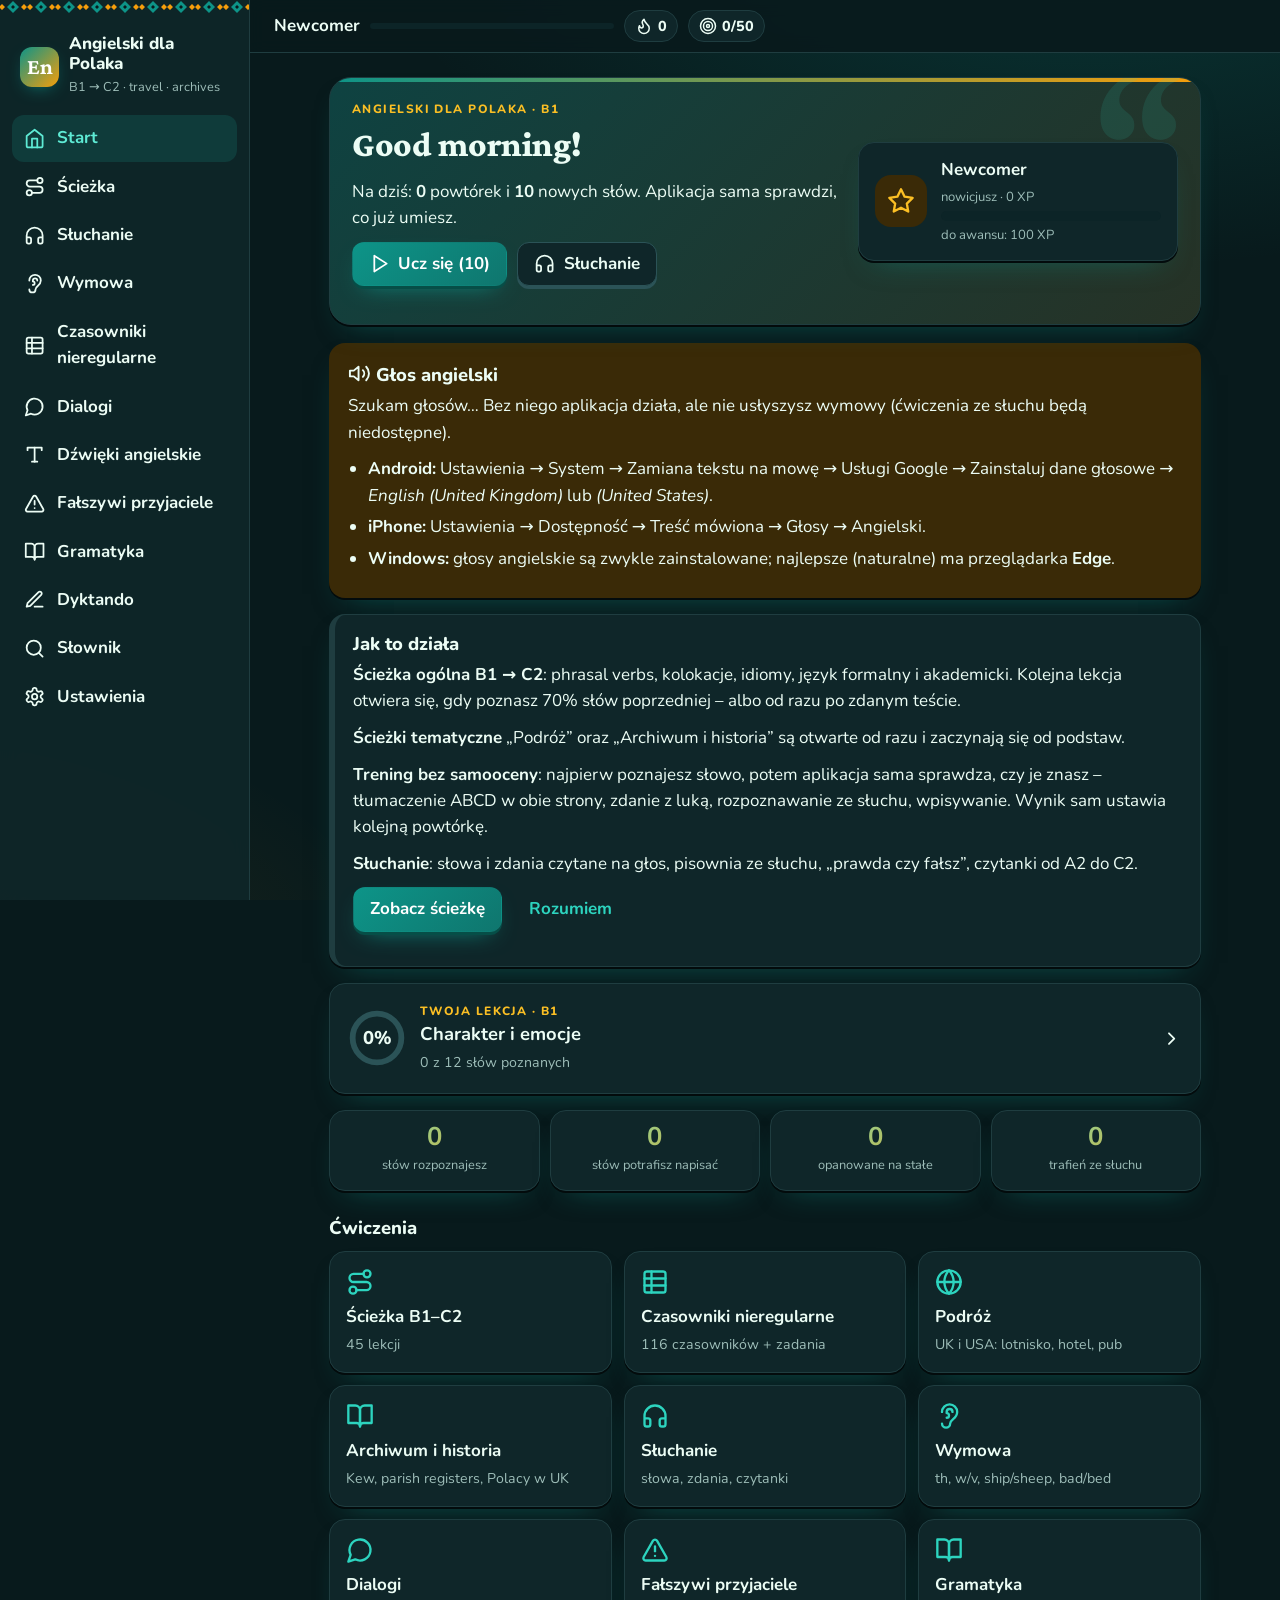
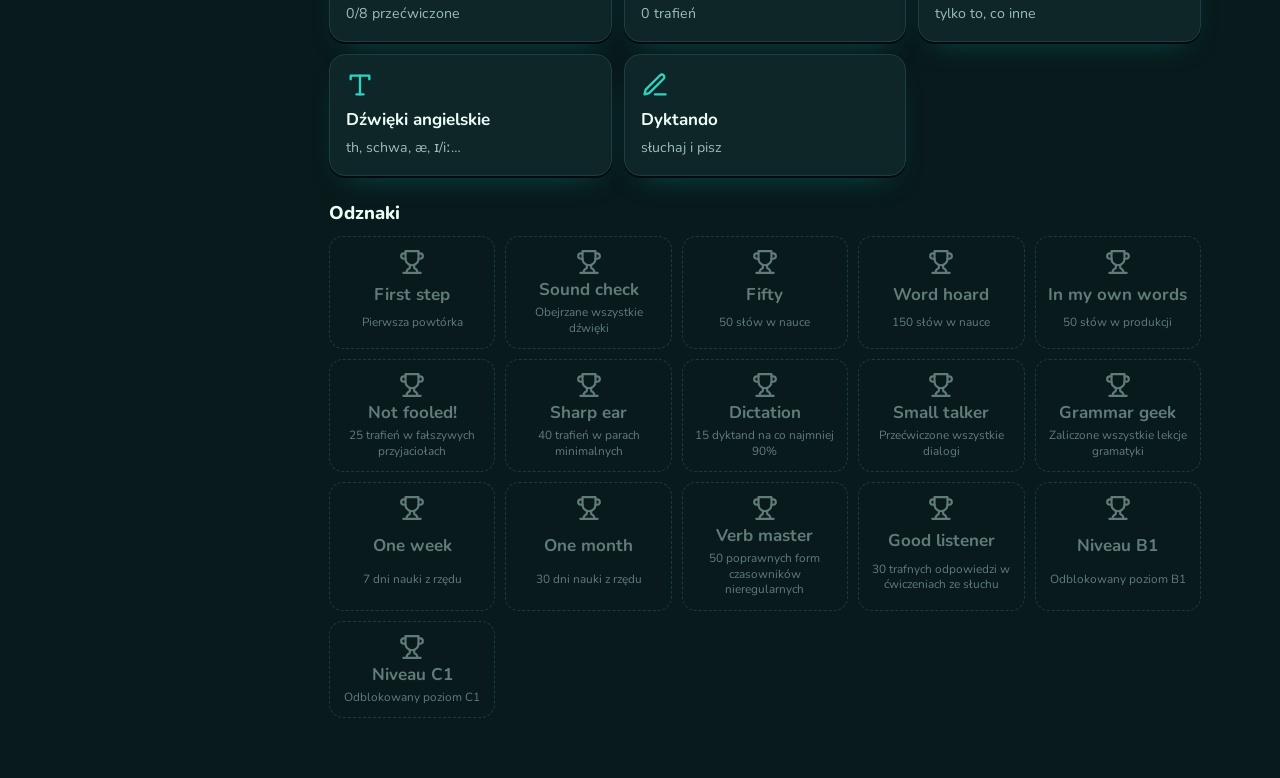
==== docs/index.html @ b2dc08f8 "Angielski dla Polaka: ścieżka B1–C2, ścieżki Podróż oraz Archiwum i historia, czasowniki nieregularn" ====
<!doctype html>
<html lang="pl">
<head>
<meta charset="utf-8">
<meta name="viewport" content="width=device-width, initial-scale=1, viewport-fit=cover">
<title>Angielski dla Polaka</title>
<meta name="description" content="Angielski dla Polaków od poziomu B1 do C2 oraz ścieżki Podróż i Archiwum i historia od podstaw: trening z automatycznym sprawdzaniem, słuchanie, wymowa, czasowniki nieregularne, dialogi.">
<meta name="theme-color" content="#081a1c">
<meta name="apple-mobile-web-app-capable" content="yes">
<meta name="mobile-web-app-capable" content="yes">
<meta name="apple-mobile-web-app-status-bar-style" content="default">
<meta name="apple-mobile-web-app-title" content="Angielski">
<link rel="manifest" href="manifest.webmanifest">
<link rel="apple-touch-icon" href="apple-touch-icon.png">
<link rel="preconnect" href="https://fonts.googleapis.com">
<link rel="preconnect" href="https://fonts.gstatic.com" crossorigin>
<link rel="stylesheet" href="https://fonts.googleapis.com/css2?family=Crimson+Pro:ital,wght@0,400;0,600;0,700;1,400&family=Nunito:wght@400;600;700;800&display=swap">
<link rel="icon" href="data:image/svg+xml,%3Csvg xmlns='http://www.w3.org/2000/svg' viewBox='0 0 32 32'%3E%3Crect width='32' height='32' rx='8' fill='%230d9488'/%3E%3Crect y='27' width='32' height='5' fill='%23f59e0b'/%3E%3Ctext x='16' y='21' font-family='Georgia' font-size='17' font-weight='700' fill='white' text-anchor='middle'%3EEn%3C/text%3E%3C/svg%3E">
<style>
/* ============================================================
   UKRAIŃSKI DLA POLAKA – system wizualny
   Paleta: kobalt i pszeniczne złoto, akcent czerwieni haftu (вишива́нка).
   Czcionki: Nunito (interfejs) + Lora (ukraińskie słowa) – obie z cyrylicą.
   ============================================================ */
/* Motyw czarno-fioletowy (domyślny) – tokeny w stylu shadcn: tła zinc/violet, akcent fioletowy, kontrast tekstu ≥ 4.5:1 */
:root, :root[data-theme="dark"] {
  --bg: #081a1c; --bg2: #0c2427; --surface: #0f2629; --surface2: #143034; --ink: #ecfdf5; --muted: #9dbdb8; --line: #1f3d40; --line2: #2b5357;
  --primary: #2dd4bf; --primary-d: #5eead4; --primary-soft: #0f3b3a; --on-primary: #04211f; --fill: #0d9488;
  --gold: #fbbf24; --gold-l: #f59e0b; --gold-soft: #3a2a07;
  --red: #fb7185; --red-soft: #3b1220;
  --ok: #4ade80; --ok-soft: #0f2e1d; --bad: #fb7185; --bad-soft: #3b1220; --mid: #fbbf24; --mid-soft: #3a2a07;
  --st: #fbbf24; --g-die: #fb7185;
  --glow: radial-gradient(1200px 600px at 85% -10%, rgba(13, 148, 136, .24), transparent 60%), radial-gradient(900px 500px at -10% 110%, rgba(245, 158, 11, .12), transparent 60%);
  --sans: 'Nunito', 'Segoe UI', system-ui, -apple-system, Roboto, sans-serif;
  --serif: 'Crimson Pro', Georgia, 'Times New Roman', serif;
  --clay: 0 2px 0 #030b0c, 0 14px 30px -18px rgba(13, 148, 136, .55);
  --r: 16px;
  color-scheme: dark;
}
:root[data-theme="light"] {
  --bg: #f4f8f7; --bg2: #e6f0ee; --surface: #ffffff; --surface2: #f7fbfa; --ink: #0f2a2a; --muted: #4b6563; --line: #d7e6e3; --line2: #bfd6d2;
  --primary: #0f766e; --primary-d: #115e59; --primary-soft: #ccfbf1; --on-primary: #ffffff; --fill: #0d9488;
  --gold: #b45309; --gold-l: #d97706; --gold-soft: #fef3c7;
  --red: #be123c; --red-soft: #ffe4e6;
  --ok: #15803d; --ok-soft: #dcfce7; --bad: #be123c; --bad-soft: #ffe4e6; --mid: #a16207; --mid-soft: #fef3c7;
  --st: #b45309; --g-die: #be123c;
  --glow: radial-gradient(1200px 600px at 85% -10%, rgba(13, 148, 136, .10), transparent 60%);
  --clay: 0 2px 0 var(--line2), 0 12px 26px -18px rgba(6, 78, 71, .35);
  color-scheme: light;
}
* { box-sizing: border-box; }
html { -webkit-text-size-adjust: 100%; }
html, body { margin: 0; }
body { background: var(--bg); color: var(--ink); font: 17px/1.55 var(--sans); -webkit-font-smoothing: antialiased; overflow-x: hidden; }
a { color: var(--primary); text-underline-offset: 2px; }
button, input, select { font: inherit; color: inherit; }
h1, h2, h3 { line-height: 1.2; margin: 0 0 .4em; }
h1 { font-size: 1.7rem; font-weight: 800; letter-spacing: -.01em; }
h2 { font-size: 1.15rem; font-weight: 800; }
p { margin: 0 0 .6em; }
.ic { width: 1.25em; height: 1.25em; fill: none; stroke: currentColor; stroke-width: 2; stroke-linecap: round; stroke-linejoin: round; flex: none; vertical-align: -.22em; }
[lang="uk"], .ua { font-family: var(--serif); }
.st { color: var(--st); font-weight: 700; }
.muted { color: var(--muted); }
.small { font-size: .88rem; }
.center { text-align: center; justify-content: center; }
kbd { font: 600 .7rem var(--sans); border: 1px solid var(--line2); border-radius: 5px; padding: 0 .35em; color: var(--muted); margin-left: .4em; }
@media (hover: none) { kbd { display: none; } }

/* ---------- Szkielet ---------- */
.app { display: flex; min-height: 100vh; }
.side { width: 250px; flex: none; position: sticky; top: 0; height: 100vh; overflow-y: auto; background: var(--surface); border-right: 1px solid var(--line); padding: 0 12px 20px; }
.side::before { content: ''; display: block; height: 14px; margin: 0 -12px 14px; background: var(--emb) repeat-x center / auto 14px; }
.brand { display: flex; gap: 10px; align-items: center; padding: 6px 8px 16px; text-decoration: none; color: var(--ink); }
.brand .ini { width: 40px; height: 40px; border-radius: 12px; background: var(--primary); color: #fff; display: grid; place-items: center; font: 700 1.4rem var(--serif); box-shadow: inset 0 -5px 0 var(--gold-l); }
.brand b { display: block; font-weight: 800; line-height: 1.15; }
.brand small { color: var(--muted); font-size: .8rem; }
.nav a { display: flex; gap: 12px; align-items: center; padding: 10px 12px; border-radius: 12px; text-decoration: none; color: var(--ink); font-weight: 700; margin-bottom: 2px; }
.nav a:hover { background: var(--surface2); }
.nav a.on { background: var(--primary-soft); color: var(--primary-d); }
.col { flex: 1; min-width: 0; }
.status { position: sticky; top: 0; z-index: 20; display: flex; gap: 10px; align-items: center; padding: 10px 24px; background: color-mix(in srgb, var(--bg) 88%, transparent); backdrop-filter: blur(8px); border-bottom: 1px solid var(--line); }
.status .lv { display: flex; align-items: center; gap: 10px; text-decoration: none; color: var(--ink); flex: 1; max-width: 340px; min-width: 0; }
.status .lvn { font-weight: 700; white-space: nowrap; }
.status .bar { flex: 1; }
.pill { display: inline-flex; gap: 5px; align-items: center; padding: 4px 10px; border-radius: 99px; background: var(--surface); border: 1px solid var(--line); font-weight: 800; font-size: .9rem; white-space: nowrap; }
.pill.hot { color: var(--red); }
.pill.goal.done { background: var(--ok-soft); color: var(--ok); border-color: transparent; }
.main { max-width: 920px; margin: 0 auto; padding: 24px 24px 60px; }
.bottomnav { display: none; }
@media (max-width: 860px) {
  .side { display: none; }
  .status { padding: 8px 16px; }
  .main { padding: 16px 16px calc(96px + env(safe-area-inset-bottom)); }
  .bottomnav { display: flex; position: fixed; left: 0; right: 0; bottom: 0; z-index: 30; background: var(--surface); border-top: 1px solid var(--line); padding: 6px 4px calc(6px + env(safe-area-inset-bottom)); }
  .bottomnav a { flex: 1; display: flex; flex-direction: column; align-items: center; gap: 2px; padding: 6px 2px; text-decoration: none; color: var(--muted); font-size: .72rem; font-weight: 700; border-radius: 12px; min-height: 48px; }
  .bottomnav a .ic { width: 24px; height: 24px; }
  .bottomnav a.on { color: var(--primary); background: var(--primary-soft); }
  h1 { font-size: 1.45rem; }
}

/* ---------- Elementy ---------- */
.card { background: var(--surface); border: 1px solid var(--line); border-radius: var(--r); box-shadow: var(--clay); padding: 18px; margin-bottom: 16px; }
.card.note { background: var(--surface2); }
.card.warn { background: var(--gold-soft); border-color: transparent; }
.card.warn ul { padding-left: 1.2em; margin: .4em 0; }
.card.warn li { margin-bottom: .3em; }
.btn { display: inline-flex; align-items: center; justify-content: center; gap: 8px; min-height: 44px; padding: 8px 16px; border-radius: 12px; border: 1px solid var(--line2); background: var(--surface); color: var(--ink); font-weight: 700; text-decoration: none; cursor: pointer; box-shadow: 0 3px 0 var(--line2); transition: transform .08s, box-shadow .08s, background .15s; }
.btn:hover { background: var(--surface2); }
.btn:active { transform: translateY(2px); box-shadow: 0 1px 0 var(--line2); }
.btn:disabled { opacity: .55; cursor: default; }
.btn.primary { background: var(--primary); border-color: var(--primary-d); color: #fff; box-shadow: 0 3px 0 var(--primary-d); }
.btn.primary:hover { filter: brightness(1.07); }
:root[data-theme="dark"] .btn.primary { color: #0d1526; }
@media (prefers-color-scheme: dark) { :root:not([data-theme="light"]) .btn.primary { color: #0d1526; } }
.btn.ghost { background: transparent; box-shadow: none; border-color: transparent; color: var(--primary); }
.btn.danger { color: var(--bad); }
.btn.block { display: flex; width: 100%; }
.row { display: flex; flex-wrap: wrap; gap: 10px; align-items: center; margin: 10px 0 16px; }
.bar { height: 10px; border-radius: 99px; background: var(--bg2); overflow: hidden; }
.bar i { display: block; height: 100%; background: var(--primary); border-radius: 99px; transition: width .4s; }
.bar.gold i { background: var(--gold-l); }
.bar.thin { height: 6px; }
.tag { display: inline-flex; align-items: center; gap: 4px; font-size: .75rem; font-weight: 800; padding: 2px 9px; border-radius: 99px; background: var(--surface2); color: var(--muted); white-space: nowrap; }
.tag .ic { width: 1em; height: 1em; }
.sim-t { background: var(--ok-soft); color: var(--ok); }
.sim-p { background: var(--primary-soft); color: var(--primary-d); }
.sim-f { background: var(--red-soft); color: var(--red); }
.sim-o { background: var(--gold-soft); color: var(--gold); }
.say { display: inline-grid; place-items: center; width: 40px; height: 40px; border-radius: 50%; border: 1px solid var(--line2); background: var(--primary-soft); color: var(--primary-d); cursor: pointer; vertical-align: middle; flex: none; position: relative; }
.say.slow { width: auto; padding: 0 10px; border-radius: 99px; gap: 4px; display: inline-flex; align-items: center; }
.say.slow small { font-weight: 800; font-size: .72rem; }
.say.speaking, .say-chip.speaking { animation: pulse 1s infinite; }
@keyframes pulse { 50% { box-shadow: 0 0 0 6px color-mix(in srgb, var(--primary) 25%, transparent); } }
.chip { display: inline-flex; align-items: center; gap: 6px; padding: 6px 12px; border-radius: 99px; border: 1px solid var(--line2); background: var(--surface); text-decoration: none; color: var(--ink); font-weight: 700; font-size: .9rem; cursor: pointer; min-height: 40px; }
.chip.on { background: var(--primary); color: #fff; border-color: var(--primary-d); }
.chips { display: flex; gap: 8px; flex-wrap: wrap; margin-bottom: 16px; }
.tr { display: block; font: italic .9rem var(--sans); color: var(--muted); }
.sec { margin: 26px 0 12px; }
.phead { margin-bottom: 18px; }
.phead .lead { color: var(--muted); max-width: 64ch; }
.backl { display: inline-flex; align-items: center; gap: 4px; text-decoration: none; font-weight: 700; margin-bottom: 8px; min-height: 40px; }

/* ---------- Start ---------- */
.hero { display: grid; grid-template-columns: 1fr 320px; gap: 18px; align-items: center; margin-bottom: 18px; }
.kicker { text-transform: uppercase; letter-spacing: .12em; font-size: .75rem; font-weight: 800; color: var(--red); margin-bottom: .3em; }
.hero h1 { font-family: var(--serif); font-size: 2.2rem; }
.lvcard { display: flex; gap: 14px; align-items: center; background: var(--surface); border: 1px solid var(--line); border-radius: var(--r); box-shadow: var(--clay); padding: 14px 16px; }
.lvcard > div { flex: 1; display: grid; gap: 4px; }
.lvcard small { color: var(--muted); font-size: .82rem; }
.lvbadge { width: 52px; height: 52px; border-radius: 16px; background: var(--gold-soft); color: var(--gold); display: grid; place-items: center; flex: none; }
.lvbadge .ic { width: 28px; height: 28px; }
.intro { border-left: 6px solid var(--gold-l); }
.duo { display: grid; grid-template-columns: 1fr 1fr; gap: 16px; }
.dir { display: grid; gap: 10px; margin: 0; }
.dirh { display: flex; justify-content: space-between; align-items: baseline; }
.dirh h2 { margin: 0; }
.arrow { font-size: .8rem; font-weight: 800; color: var(--muted); background: var(--surface2); border-radius: 99px; padding: 2px 10px; }
.nums { display: grid; grid-template-columns: repeat(3, 1fr); gap: 8px; text-align: center; }
.nums b { display: block; font-size: 1.6rem; line-height: 1.1; }
.nums small { color: var(--muted); font-size: .78rem; }
.tiles { display: grid; grid-template-columns: repeat(3, 1fr); gap: 12px; }
.tile { display: grid; gap: 4px; padding: 16px; background: var(--surface); border: 1px solid var(--line); border-radius: var(--r); box-shadow: var(--clay); text-decoration: none; color: var(--ink); transition: transform .12s; }
.tile:hover { transform: translateY(-2px); }
.tile .ic { width: 28px; height: 28px; color: var(--primary); margin-bottom: 4px; }
.tile small { color: var(--muted); }
.badges { display: grid; grid-template-columns: repeat(auto-fill, minmax(150px, 1fr)); gap: 10px; }
.bdg { display: grid; gap: 2px; justify-items: center; text-align: center; padding: 12px 8px; border-radius: 14px; border: 1px dashed var(--line2); color: var(--muted); opacity: .6; }
.bdg .ic { width: 26px; height: 26px; }
.bdg small { font-size: .74rem; line-height: 1.3; }
.bdg.got { opacity: 1; border: 1px solid transparent; background: var(--gold-soft); color: var(--ink); }
.bdg.got .ic { color: var(--gold); }
@media (max-width: 860px) {
  .hero { grid-template-columns: 1fr; }
  .hero h1 { font-size: 1.8rem; }
  .duo { grid-template-columns: 1fr; }
  .tiles { grid-template-columns: 1fr 1fr; }
}

/* ---------- Słówka ---------- */
.topics { display: grid; grid-template-columns: repeat(auto-fill, minmax(220px, 1fr)); gap: 12px; }
.topic { display: grid; gap: 6px; text-decoration: none; color: var(--ink); margin: 0; }
.topic small { color: var(--muted); }
.tb { display: grid; grid-template-columns: 44px 1fr; align-items: center; gap: 8px; font-size: .75rem; color: var(--muted); }
.sessbar { display: flex; align-items: center; gap: 12px; margin-bottom: 14px; font-weight: 800; color: var(--muted); font-size: .9rem; }
.sessbar .bar { flex: 1; }
.fc { text-align: center; position: relative; padding: 26px 18px; }
.fc .meta { color: var(--muted); font-size: .85rem; font-weight: 700; margin-bottom: 8px; }
.newtag { position: absolute; top: 12px; right: 12px; font-size: .72rem; font-weight: 800; background: var(--gold-soft); color: var(--gold); padding: 2px 10px; border-radius: 99px; }
.big { font-size: 2.3rem; line-height: 1.25; margin: 6px 0; }
.big .ua { font-size: inherit; }
.big .tr { font-size: 1rem; margin-top: 4px; }
.big.pl { font-family: var(--sans); font-weight: 800; font-size: 1.7rem; }
.bigish { font-size: 1.45rem; }
.sayrow { display: flex; justify-content: center; gap: 8px; margin: 8px 0; }
.back { margin-top: 14px; padding-top: 14px; border-top: 1px dashed var(--line2); display: grid; gap: 8px; justify-items: center; }
.back .pl { font-size: 1.35rem; font-weight: 800; }
.forms { color: var(--muted); font-size: 1rem; }
.tags { display: flex; gap: 6px; flex-wrap: wrap; justify-content: center; }
.ex { background: var(--surface2); border-radius: 12px; padding: 10px 14px; width: 100%; }
.ex p { margin: 0 0 4px; }
.ex p[lang] { font-size: 1.12rem; }
.actions { margin-top: 4px; }
.actions.sticky { position: sticky; bottom: calc(80px + env(safe-area-inset-bottom)); z-index: 5; }
@media (min-width: 861px) { .actions.sticky { bottom: 16px; } }
.grades { display: grid; grid-template-columns: repeat(auto-fit, minmax(110px, 1fr)); gap: 8px; }
.grades .btn { flex-direction: column; gap: 0; min-height: 60px; }
.grades .btn small { font-weight: 600; color: var(--muted); font-size: .76rem; }
.grades .btn kbd { position: absolute; display: none; }
.grades .g1 { border-color: var(--bad); color: var(--bad); }
.grades .g3 { color: var(--mid); }
.grades .g4 { border-color: var(--primary); color: var(--primary-d); }
.grades .g5 { color: var(--ok); }
.ansrow { display: flex; gap: 8px; margin: 16px 0 10px; }
.answer { flex: 1; min-width: 0; min-height: 52px; padding: 10px 14px; border-radius: 12px; border: 2px solid var(--line2); background: var(--surface2); font: 1.35rem var(--serif); }
.answer:focus { outline: none; border-color: var(--primary); }
.verdict { padding: 8px 12px; border-radius: 12px; margin: 6px 0 8px; display: inline-block; }
.verdict.ok { background: var(--ok-soft); } .verdict.bad { background: var(--bad-soft); } .verdict.typo, .verdict.half { background: var(--mid-soft); }
.okc { color: var(--ok); } .badc { color: var(--bad); } .mid { color: var(--mid); }

/* klawiatura ekranowa */
.kb { display: grid; gap: 6px; margin: 6px auto 0; max-width: 620px; user-select: none; -webkit-user-select: none; }
.kb-row { display: flex; gap: 4px; justify-content: center; }
.key { flex: 1; max-width: 50px; min-height: 46px; padding: 0; border-radius: 9px; border: 1px solid var(--line2); background: var(--surface); box-shadow: 0 2px 0 var(--line2); font: 1.15rem var(--serif); cursor: pointer; touch-action: manipulation; }
.key:active { transform: translateY(2px); box-shadow: none; background: var(--primary-soft); }
.key.wide { max-width: 90px; flex: 1.6; font-family: var(--sans); font-weight: 800; font-size: 1rem; }
.key.space { max-width: 300px; flex: 5; font-family: var(--sans); font-size: .85rem; color: var(--muted); }
.key.ent { background: var(--primary); color: #fff; border-color: var(--primary-d); }
@media (max-width: 420px) { .kb-row { gap: 3px; } .key { min-height: 44px; font-size: 1.05rem; border-radius: 7px; } }

/* test wejściowy */
.tgrid { display: grid; grid-template-columns: repeat(auto-fill, minmax(150px, 1fr)); gap: 8px; margin-bottom: 16px; }
.tw { display: grid; gap: 2px; padding: 12px; border-radius: 12px; border: 1px solid var(--line2); background: var(--surface); cursor: pointer; text-align: left; min-height: 56px; }
.tw .ua { font-size: 1.2rem; }
.tw small { display: none; color: var(--ok); font-weight: 700; }
.tw.on { background: var(--ok-soft); border-color: var(--ok); }
.tw.on small { display: block; }

/* słownik */
.filters { display: grid; grid-template-columns: 2fr 1fr 1fr; gap: 8px; margin-bottom: 14px; }
.filters input, .filters select, .form input, .form select { min-height: 44px; padding: 8px 12px; border-radius: 12px; border: 1px solid var(--line2); background: var(--surface); }
@media (max-width: 640px) { .filters { grid-template-columns: 1fr 1fr; } .filters input { grid-column: 1 / -1; } }
.wlist { display: grid; gap: 8px; }
.wrow { display: flex; gap: 12px; align-items: flex-start; background: var(--surface); border: 1px solid var(--line); border-radius: 14px; padding: 10px 12px; }
.wmain { flex: 1; min-width: 0; }
.wmain .ua { font-size: 1.2rem; }
.wmain .pl { font-weight: 700; }
.wmain .forms { font-size: .9rem; }
.wside { display: grid; justify-items: end; gap: 6px; }
.dots { display: flex; gap: 4px; }
.dots i { width: 10px; height: 10px; border-radius: 50%; background: var(--bg2); border: 1px solid var(--line2); }
.dots i.l { background: var(--gold-l); } .dots i.k { background: var(--ok); }
@media (max-width: 520px) { .wside .tag { display: none; } }

/* fałszywi przyjaciele */
.ff { display: grid; grid-template-columns: repeat(auto-fill, minmax(260px, 1fr)); gap: 12px; }
.ffc { margin: 0; }
.ffh { display: flex; gap: 10px; align-items: center; margin-bottom: 6px; }
.ffh .tr { display: inline; margin-left: 6px; }
.eq { color: var(--ok); margin: 0; }
.neq { color: var(--red); }
.opts { display: grid; gap: 10px; margin: 10px 0; }
.opts.two { grid-template-columns: 1fr 1fr; }
.opt { min-height: 54px; flex-direction: column; gap: 0; }
.opt small { color: var(--muted); font-weight: 600; }
.opt.right { background: var(--ok-soft); border-color: var(--ok); color: var(--ok); opacity: 1; }
.opt.wrong { background: var(--bad-soft); border-color: var(--bad); color: var(--bad); opacity: 1; }

/* wymowa */
.rules { display: grid; gap: 12px; }
.rule { margin: 0; }
.exs { display: flex; gap: 8px; flex-wrap: wrap; }
.say-chip .ua, .say-chip span { font-size: 1.1rem; }
.big-say { min-height: 56px; font-size: 1.1rem; }
.letters { display: flex; justify-content: center; gap: 2px; flex-wrap: wrap; margin-top: 10px; }
.lt { font: 2.3rem/1.3 var(--serif); padding: 2px 3px; }
.lt.v { min-width: 48px; min-height: 60px; border-radius: 12px; border: 2px dashed var(--line2); background: var(--surface2); cursor: pointer; }
.lt.v:hover { border-color: var(--primary); }
.lt.v.right { background: var(--ok-soft); border: 2px solid var(--ok); color: var(--ok); }
.lt.v.wrong { background: var(--bad-soft); border: 2px solid var(--bad); color: var(--bad); }
.gap { color: var(--primary); border-bottom: 3px solid var(--primary); padding: 0 .1em; }

/* dialogi */
.dlist { display: grid; gap: 10px; }
.dl { display: flex; gap: 14px; align-items: center; text-decoration: none; color: var(--ink); margin: 0; }
.dl > .ic { width: 26px; height: 26px; color: var(--primary); }
.dl > div { flex: 1; display: grid; }
.dl small { color: var(--muted); }
.num { width: 34px; height: 34px; border-radius: 10px; background: var(--primary-soft); color: var(--primary-d); display: grid; place-items: center; font-weight: 800; flex: none; }
.dctl { display: flex; flex-wrap: wrap; gap: 8px; align-items: center; margin-bottom: 10px; }
.chatlog { display: grid; gap: 10px; margin: 16px 0; }
.bub { max-width: 82%; padding: 10px 14px 8px; border-radius: 18px; background: var(--surface); border: 1px solid var(--line); box-shadow: var(--clay); transition: box-shadow .2s, transform .2s; }
.bub.r0 { justify-self: start; border-bottom-left-radius: 6px; }
.bub.r1 { justify-self: end; border-bottom-right-radius: 6px; background: var(--primary-soft); }
.bub.now { box-shadow: 0 0 0 3px var(--gold-l); transform: scale(1.01); }
.who { font-size: .78rem; font-weight: 800; color: var(--red); }
.utt { font-size: 1.2rem; line-height: 1.4; }
.plt { color: var(--muted); font-size: .92rem; margin-top: 2px; }
.reveal { border: 1px dashed var(--line2); background: transparent; border-radius: 10px; padding: 4px 12px; color: var(--muted); cursor: pointer; font: 700 .9rem var(--sans); }
.tools { display: flex; gap: 4px; flex-wrap: wrap; margin-top: 6px; }
.tb1 { display: inline-flex; gap: 4px; align-items: center; border: 1px solid var(--line2); background: var(--surface); border-radius: 99px; min-height: 36px; padding: 0 10px; cursor: pointer; color: var(--primary-d); }
.tb1 small { font-weight: 800; font-size: .72rem; }
.tb1.rec { background: var(--red); color: #fff; border-color: var(--red); animation: pulse 1s infinite; }
.srres { font-size: .88rem; margin-top: 4px; }
.yourturn { border: 2px solid var(--gold-l); }
@media (max-width: 520px) { .bub { max-width: 94%; } }

/* dyktando */
.dict { font-size: 1.3rem; line-height: 1.6; }
.okw { color: var(--ok); }
.badw { color: var(--bad); text-decoration: underline wavy; text-underline-offset: 4px; }

/* gramatyka */
.lesson p { max-width: 70ch; }
.tbl { border-collapse: collapse; margin: 8px 0 14px; width: 100%; }
.tbl td { border-bottom: 1px solid var(--line); padding: 8px 10px; vertical-align: top; }
.tbl td[lang] { font-size: 1.12rem; }
.tbl b { color: var(--red); }
.qz { margin-bottom: 12px; }
.qz .opts { grid-template-columns: 1fr; }
.qz .opt { align-items: flex-start; text-align: left; font-family: var(--serif); font-size: 1.1rem; font-weight: 500; }
.empty { text-align: center; padding: 30px 18px; }
.empty .row { justify-content: center; }

/* alfabet */
.abc { display: grid; grid-template-columns: repeat(auto-fill, minmax(78px, 1fr)); gap: 8px; }
.lt-tile { position: relative; display: grid; gap: 0; justify-items: center; padding: 10px 4px; border-radius: 14px; border: 1px solid var(--line2); background: var(--surface); box-shadow: 0 3px 0 var(--line2); cursor: pointer; min-height: 72px; }
.lt-tile b { font: 1.5rem var(--serif); }
.lt-tile small { color: var(--muted); font-size: .78rem; }
.lt-tile.seen { background: var(--surface2); }
.lt-tile.on { border-color: var(--primary); background: var(--primary-soft); }
.lt-tile .dot { position: absolute; top: 7px; right: 8px; width: 8px; height: 8px; border-radius: 50%; background: var(--red); }
.letter { display: flex; gap: 20px; align-items: center; }
.lbig { font: 4rem/1 var(--serif); color: var(--primary); min-width: 110px; text-align: center; }
.ipa { color: var(--muted); }
.exw { display: flex; gap: 10px; align-items: center; flex-wrap: wrap; }
.exw .tr { display: inline; }
@media (max-width: 520px) { .letter { flex-direction: column; text-align: center; } .exw { justify-content: center; } }

/* ustawienia */
.form { display: grid; gap: 12px; }
.form label { display: flex; justify-content: space-between; gap: 12px; align-items: center; flex-wrap: wrap; font-weight: 700; }
.form input[type=number] { width: 100px; }
.sw { display: flex; gap: 10px; align-items: center; font-weight: 700; cursor: pointer; min-height: 40px; }
.form .sw { justify-content: flex-start; }
.sw input { width: 20px; height: 20px; accent-color: var(--primary); }

/* toasty, konfetti */
#toasts { position: fixed; top: 64px; right: 16px; z-index: 100; display: grid; gap: 8px; pointer-events: none; }
.toast { background: var(--surface); border: 1px solid var(--line); border-left: 6px solid var(--primary); border-radius: 12px; padding: 10px 14px; box-shadow: var(--clay); display: grid; min-width: 220px; animation: tin .3s; }
.toast span { color: var(--muted); font-size: .88rem; }
.toast.badge, .toast.level { border-left-color: var(--gold-l); }
.toast.goal { border-left-color: var(--ok); }
.toast.out { opacity: 0; transform: translateX(20px); transition: .4s; }
@keyframes tin { from { opacity: 0; transform: translateY(-10px); } }
.confetti { position: fixed; inset: 0; pointer-events: none; z-index: 99; }
@media (max-width: 860px) { #toasts { left: 16px; right: 16px; top: 56px; } }
@media (prefers-reduced-motion: reduce) { *, *::before, *::after { animation: none !important; transition: none !important; } }
:focus-visible { outline: 3px solid var(--gold-l); outline-offset: 2px; }

/* pas haftu (вишивка) */
:root { --emb: url("data:image/svg+xml,%3Csvg xmlns='http://www.w3.org/2000/svg' width='28' height='14' viewBox='0 0 28 14'%3E%3Cpath d='M14 1l6 6-6 6-6-6z' fill='%230d9488'/%3E%3Cpath d='M14 5l2 2-2 2-2-2z' fill='%23081a1c'/%3E%3Cpath d='M0 7l3-3 3 3-3 3zM22 7l3-3 3 3-3 3z' fill='%23f59e0b'/%3E%3C/svg%3E"); }

/* ============================================================
   Czarno-fioletowy: nadpisania i nowe elementy (ścieżka, trening, słuchanie)
   ============================================================ */
body { background: var(--glow), var(--bg); background-attachment: fixed; }
.side, .bottomnav { background: color-mix(in srgb, var(--surface) 92%, transparent); backdrop-filter: blur(10px); }
.brand .ini { background: linear-gradient(135deg, #0d9488, #f59e0b); box-shadow: 0 6px 18px -8px #0d9488; color: #fff; }
.btn.primary, :root[data-theme="dark"] .btn.primary { background: linear-gradient(135deg, var(--fill), #0f766e); border-color: transparent; color: #fff; box-shadow: 0 3px 0 #064e47, 0 10px 24px -12px #0d9488; }
:root[data-theme="light"] .btn.primary { box-shadow: 0 3px 0 #064e47; }
.chip.on { background: var(--fill); color: #fff; border-color: var(--fill); }
.key.ent { background: var(--fill); color: #fff; border-color: var(--fill); }
.bar i { background: linear-gradient(90deg, #0d9488, #f59e0b); }
.hero { background: linear-gradient(135deg, rgba(13, 148, 136, .28), rgba(245, 158, 11, .12)), var(--surface); border: 1px solid var(--line); border-radius: 22px; padding: 22px; box-shadow: var(--clay); }
.hero .kicker { color: var(--gold); }
.hero h1 { color: var(--ink); }
.nav a.on, .bottomnav a.on { background: var(--primary-soft); color: var(--primary-d); }
.card, .tile, .lvcard, .wrow, .tw, .bub, .lt-tile { border-color: var(--line); }
.tile:hover, .unode:hover:not(.lock) { box-shadow: 0 0 0 1px var(--primary), var(--clay); }
.say { background: var(--primary-soft); color: var(--primary-d); border-color: var(--line2); }
a { color: var(--primary-d); }
.st { color: var(--st); }

/* ścieżka */
.lvl { background: var(--surface); border: 1px solid var(--line); border-radius: 20px; padding: 16px; margin-bottom: 16px; box-shadow: var(--clay); }
.lvl.locked { opacity: .72; }
.lvlh { display: flex; gap: 12px; align-items: center; margin-bottom: 10px; }
.lvlh b { display: block; font-size: 1.05rem; }
.lvlh small { color: var(--muted); }
.lvtag { display: inline-grid; place-items: center; min-width: 46px; height: 32px; padding: 0 8px; border-radius: 10px; font: 800 .95rem var(--sans); color: #fff; vertical-align: middle; }
.lv-A1 { background: #064e47; } .lv-A2 { background: #0f766e; } .lv-B1 { background: #0f766e; } .lv-B2 { background: #0d9488; } .lv-C1 { background: #b45309; } .lv-C2 { background: linear-gradient(135deg, #0f766e, #f59e0b); }
.units { display: grid; grid-template-columns: repeat(auto-fill, minmax(150px, 1fr)); gap: 10px; margin-top: 12px; }
.unode { display: grid; justify-items: center; text-align: center; gap: 4px; padding: 14px 8px; border-radius: 16px; background: var(--surface2); border: 1px solid var(--line); text-decoration: none; color: var(--ink); transition: transform .15s; }
.unode:hover:not(.lock) { transform: translateY(-2px); }
.unode .uname { font-weight: 800; line-height: 1.2; font-size: .95rem; }
.unode small { color: var(--muted); font-size: .78rem; }
.unode.lock { opacity: .55; }
.unode.cur { border-color: var(--primary); box-shadow: 0 0 0 2px rgba(45, 212, 191, .35), 0 0 24px -6px #0d9488; }
.unode.done .rfg { stroke: var(--ok); }
.unode.text { border-style: dashed; }
.ring { position: relative; width: 58px; height: 58px; display: grid; place-items: center; flex: none; }
.ring svg { position: absolute; inset: 0; width: 100%; height: 100%; transform: rotate(-90deg); }
.ring .rbg { fill: none; stroke: var(--line2); stroke-width: 5; }
.ring .rfg { fill: none; stroke: url(#none); stroke: var(--gold-l); stroke-width: 5; stroke-linecap: round; transition: stroke-dashoffset .6s; }
.ring b { position: relative; font-size: .78rem; font-weight: 800; }
.ring.lockic { border-radius: 50%; background: var(--surface); border: 1px solid var(--line2); color: var(--muted); }
.ring.lockic .ic { width: 24px; height: 24px; }
.nextunit { display: flex; gap: 14px; align-items: center; text-decoration: none; color: var(--ink); }
.nextunit > div { flex: 1; } .nextunit b { display: block; font-size: 1.15rem; } .nextunit small { color: var(--muted); }
.nextunit .kicker { color: var(--gold); margin: 0; }
.unithead { display: flex; gap: 16px; align-items: center; flex-wrap: wrap; }
.unithead .row { margin: 0; flex: 1; }
.kpis { display: grid; grid-template-columns: repeat(4, 1fr); gap: 10px; margin-bottom: 8px; }
.kpi { background: var(--surface); border: 1px solid var(--line); border-radius: var(--r); padding: 12px; text-align: center; box-shadow: var(--clay); }
.kpi b { display: block; font-size: 1.6rem; line-height: 1.1; background: linear-gradient(135deg, var(--primary-d), var(--gold-l)); -webkit-background-clip: text; background-clip: text; color: transparent; }
.kpi small { color: var(--muted); font-size: .8rem; }
@media (max-width: 640px) { .kpis { grid-template-columns: repeat(2, 1fr); } }

/* trening i pytania */
.qtitle { font-weight: 800; color: var(--muted); text-transform: uppercase; letter-spacing: .06em; font-size: .78rem; margin-bottom: 8px; }
.opt { justify-content: flex-start; text-align: left; min-height: 54px; gap: 12px; }
.opt kbd { margin: 0; }
.opt .ua { font-size: 1.2rem; }
.opt.right { background: var(--ok-soft); border-color: var(--ok); color: var(--ink); opacity: 1; }
.opt.wrong { background: var(--bad-soft); border-color: var(--bad); color: var(--ink); opacity: 1; animation: shake .35s; }
.opt.pop { animation: pop .35s cubic-bezier(.2, 1.6, .4, 1); }
@keyframes pop { 40% { transform: scale(1.03); } }
@keyframes shake { 20%, 60% { transform: translateX(-6px); } 40%, 80% { transform: translateX(6px); } }
.cloze { font-size: 1.35rem; line-height: 1.5; margin: 8px 0; }
.cloze .gap { display: inline-block; min-width: 4em; border-bottom: 3px solid var(--gold-l); color: var(--gold); text-align: center; margin: 0 .15em; }
.listenbox { display: flex; gap: 12px; justify-content: center; align-items: center; margin: 10px 0; }
.bigplay { width: 92px; height: 92px; border-radius: 50%; border: 0; cursor: pointer; display: grid; place-items: center; color: #fff; background: radial-gradient(circle at 30% 30%, #2dd4bf, #0d9488 55%, #115e59); box-shadow: 0 0 0 8px rgba(13, 148, 136, .18), 0 14px 30px -10px #0d9488; transition: transform .1s; }
.bigplay:active { transform: scale(.96); }
.bigplay .ic { width: 40px; height: 40px; }
.bigplay.speaking { animation: pulse 1s infinite; }
.trq { font-size: 1.15rem; font-weight: 700; margin-top: 10px; }
.reveal { margin-top: 10px; padding: 14px; border-radius: 14px; background: var(--surface2); border: 1px solid var(--line); display: grid; gap: 6px; justify-items: center; text-align: center; }
.reveal .pl { font-weight: 800; font-size: 1.1rem; }
.big.sm { font-size: 1.7rem; }
.introcard .bigpl { font-size: 1.4rem; font-weight: 800; margin: 6px 0; }
.introcard { border: 1px solid var(--primary); box-shadow: 0 0 0 1px rgba(45, 212, 191, .25), 0 0 40px -12px #0d9488; }
.verdict { display: block; text-align: center; font-size: 1.05rem; }
.verdict.bad { background: var(--bad-soft); } .verdict.ok { background: var(--ok-soft); }
.sessbar .combo { display: inline-flex; gap: 4px; align-items: center; color: #fb923c; font-weight: 800; animation: pulse 1s infinite; }
.xpfloat { position: fixed; z-index: 120; font-weight: 800; color: var(--gold); pointer-events: none; transform: translate(-50%, 0); animation: floatup 1.1s ease-out forwards; }
@keyframes floatup { to { transform: translate(-50%, -60px); opacity: 0; } }
.readtext { font-size: 1.2rem; line-height: 1.7; }
.qz .opt { min-height: 48px; }
@media (prefers-reduced-motion: reduce) { .bigplay, .sessbar .combo { animation: none; } }
.ring.lockic svg.ic { position: static; transform: none; width: 24px; height: 24px; inset: auto; }
@media (max-width: 520px) { .units { grid-template-columns: repeat(2, minmax(0, 1fr)); } .unode { padding: 12px 6px; } }

/* ============================================================
   Niemiecki: kolory rodzajników, ćwiczenia der/die/das
   ============================================================ */
.g-der { color: var(--g-der); font-weight: 800; }
.g-die { color: var(--g-die); font-weight: 800; }
.g-das { color: var(--g-das); font-weight: 800; }
.opts.three { grid-template-columns: repeat(3, 1fr); }
.artbtn { justify-content: center; min-height: 64px; }
.artopt { font-size: 1.35rem; }
.opt.right .artopt, .opt.wrong .artopt { filter: none; }
.abc.de .lt-tile b { font-size: 1.15rem; }
.kb-de .key { font-size: 1.15rem; min-width: 2.6em; }
.tbl td .g-der, .tbl td .g-die, .tbl td .g-das { font-size: 1.05rem; }

/* ścieżki tematyczne i czasowniki nieregularne */
.lv-TR { background: linear-gradient(135deg, #2563eb, #0d9488); } .lv-AR { background: linear-gradient(135deg, #7c4a1e, #b45309); }
.lvtag { padding: 0 10px; }
.tipcard { border-left: 5px solid var(--gold-l); }
.tipcard ul { margin: .3em 0 0; padding-left: 1.2em; } .tipcard li { margin: .35em 0; }
.vwrap { overflow-x: auto; border: 1px solid var(--line); border-radius: var(--r); background: var(--surface); }
.vtab { width: 100%; border-collapse: collapse; font-size: .98rem; }
.vtab th { text-align: left; font-size: .78rem; text-transform: uppercase; letter-spacing: .05em; color: var(--muted); padding: 10px 8px; border-bottom: 1px solid var(--line); background: var(--surface2); position: sticky; top: 0; }
.vtab td { padding: 8px; border-bottom: 1px solid var(--line); vertical-align: middle; }
.vtab td small { display: block; color: var(--muted); font-size: .8rem; }
.vtab tr:hover td { background: var(--surface2); }
.vchg { font-weight: 800; color: var(--gold-l); }
.vaux-ist { font-weight: 800; color: var(--g-die); } .vaux-hat { color: var(--muted); }
.vmini { margin: 6px auto; } .vmini td:first-child { color: var(--muted); }
@media (max-width: 640px) {
  .vtab thead { display: none; }
  .vtab tr { display: grid; grid-template-columns: 44px 1fr 1fr 24px; grid-template-areas: "s i i d" "s a b d" "s c c d"; gap: 2px 8px; padding: 10px 8px; border-bottom: 1px solid var(--line); }
  .vtab td { border: 0; padding: 0; }
  .vtab td:nth-child(1) { grid-area: s; } .vtab td:nth-child(2) { grid-area: i; } .vtab td:nth-child(3) { grid-area: a; } .vtab td:nth-child(4) { grid-area: b; } .vtab td:nth-child(5) { grid-area: c; } .vtab td:nth-child(6) { grid-area: d; }
  .vtab td[data-l]:not(:nth-child(2))::before { content: attr(data-l) ': '; color: var(--muted); font-size: .75rem; }
}

/* ============================================================
   Angielski: Oxford teal + bursztyn, Crimson Pro dla haseł
   ============================================================ */
.ua, .big, .readtext, .utt, .lbig, .sc-it { font-family: var(--serif); }
.big { font-weight: 600; letter-spacing: -.005em; }
.lv-TR { background: linear-gradient(135deg, #0d9488, #0891b2); } .lv-AR { background: linear-gradient(135deg, #92400e, #b45309); }
.lv-B1 { background: #0f766e; } .lv-B2 { background: #0e7490; } .lv-C1 { background: #1e40af; } .lv-C2 { background: linear-gradient(135deg, #1e40af, #b45309); }
.hero { position: relative; overflow: hidden; background: linear-gradient(135deg, rgba(13, 148, 136, .26), rgba(245, 158, 11, .10)), var(--surface); }
.hero::before { content: ''; position: absolute; left: 0; right: 0; top: 0; height: 4px; background: linear-gradient(90deg, var(--fill), var(--gold-l)); }
.hero::after { content: '“'; position: absolute; right: 14px; top: -34px; font: 700 180px/1 var(--serif); color: var(--primary); opacity: .12; pointer-events: none; }
.kb-en { display: none; }
.vtab.en tr { grid-template-columns: 44px 1fr 1fr 24px; grid-template-areas: "s i i d" "s a b d"; }
@media (min-width: 641px) { .vtab.en tr { display: table-row; } }

</style>
</head>
<body>
<div class="app">
  <aside class="side" aria-label="Menu główne">
    <a class="brand" href="#/start"><span class="ini">En</span><span><b>Angielski dla Polaka</b><small>B1 → C2 · travel · archives</small></span></a>
    <nav class="nav" id="nav"></nav>
  </aside>
  <div class="col">
    <div class="status" id="status" aria-label="Postęp dnia"></div>
    <main class="main" id="main"></main>
  </div>
</div>
<nav class="bottomnav" id="bnav" aria-label="Nawigacja"></nav>
<div id="toasts" aria-live="polite"></div>
<script>
/* ============================================================
   ŚCIEŻKA OGÓLNA B1 → C2 (od poziomu średniozaawansowanego)
   W(angielski, część mowy, polski, formy/wymowa, podobieństwo, przykład, przykład PL)
   Część mowy: n – rzeczownik, v – czasownik, adj – przymiotnik, adv – przysłówek,
   pv – phrasal verb, phr – zwrot, idm – idiom, f – słowo funkcyjne / łącznik.
   Podobieństwo do polskiego: t – przezroczyste, p – podobne, f – fałszywy przyjaciel, o – obce.
   W przykładzie słowo docelowe w {…} (ćwiczenia z luką).
   ============================================================ */
var UA = window.UA || (window.UA = {});
UA.TOPICS = [];
UA.WORDS = [];
(function () {
  var cur;
  function L(level, id, name) { cur = id; UA.TOPICS.push({ id: id, name: name, level: level }); }
  function W(ua, pos, pl, forms, sim, ex, exPl) {
    UA.WORDS.push({ ua: ua, pos: pos, pl: pl, forms: forms || '', sim: sim, ex: ex || '', exPl: exPl || '', topic: cur });
  }

  /* ===================== B1 ===================== */
  L('B1', 'b1_people', 'Charakter i emocje');
  W('reliable', 'adj', 'niezawodny, solidny', '/rɪˈlaɪəbl/', 'o', 'She is the most {reliable} person on our team.', 'Ona jest najsolidniejszą osobą w naszym zespole.');
  W('stubborn', 'adj', 'uparty', '/ˈstʌbən/', 'o', 'My grandfather was too {stubborn} to ask for help.', 'Mój dziadek był zbyt uparty, żeby poprosić o pomoc.');
  W('shy', 'adj', 'nieśmiały', 'shier/shyer', 'o', 'He was {shy} at first, but then he opened up.', 'Na początku był nieśmiały, ale potem się otworzył.');
  W('generous', 'adj', 'hojny, szczodry', '/ˈdʒenərəs/', 'p', 'Thank you, that is very {generous} of you.', 'Dziękuję, to bardzo hojne z twojej strony.');
  W('anxious', 'adj', 'zaniepokojony, pełen obaw', '/ˈæŋkʃəs/', 'o', 'I always feel {anxious} before an exam.', 'Przed egzaminem zawsze się denerwuję.');
  W('embarrassed', 'adj', 'zawstydzony, zakłopotany', 'embarrassing – krępujący', 'o', 'I was so {embarrassed} when I forgot his name.', 'Było mi tak głupio, kiedy zapomniałem jego imienia.');
  W('disappointed', 'adj', 'rozczarowany', 'disappointing – rozczarowujący', 'o', 'The students were {disappointed} with their results.', 'Uczniowie byli rozczarowani wynikami.');
  W('proud of', 'phr', 'dumny z', '', 'o', 'We are very {proud of} you.', 'Jesteśmy z ciebie bardzo dumni.');
  W('jealous', 'adj', 'zazdrosny', '/ˈdʒeləs/', 'o', 'He gets {jealous} when she talks to other men.', 'Robi się zazdrosny, gdy ona rozmawia z innymi mężczyznami.');
  W('mood', 'n', 'nastrój, humor', '', 'o', 'The boss is in a bad {mood} today.', 'Szef ma dziś zły humor.');
  W('to get on with sb', 'pv', 'dogadywać się z kimś', 'got on', 'o', 'I {get on with} my colleagues really well.', 'Bardzo dobrze dogaduję się z kolegami.');
  W('to look forward to', 'pv', 'nie móc się doczekać, cieszyć się na', '+ -ing!', 'o', 'I am {looking forward to} meeting you.', 'Nie mogę się doczekać spotkania z tobą.');

  L('B1', 'b1_work', 'Praca i kariera');
  W('job interview', 'n', 'rozmowa kwalifikacyjna', '', 'p', 'I have a {job interview} on Monday.', 'W poniedziałek mam rozmowę o pracę.');
  W('to apply for', 'v', 'ubiegać się o', 'application – podanie', 'o', 'She {applied for} a job at the museum.', 'Złożyła podanie o pracę w muzeum.');
  W('salary', 'n', 'pensja (miesięczna/roczna)', 'wage – stawka (godzinowa/tygodniowa)', 'p', 'Teachers in Poland don’t earn a high {salary}.', 'Nauczyciele w Polsce nie zarabiają wysokiej pensji.');
  W('deadline', 'n', 'ostateczny termin', '', 'o', 'The {deadline} for the report is Friday.', 'Termin na raport upływa w piątek.');
  W('colleague', 'n', 'kolega/koleżanka z pracy', '/ˈkɒliːɡ/', 'p', 'A {colleague} of mine recommended this book.', 'Polecił mi tę książkę kolega z pracy.');
  W('to be in charge of', 'phr', 'być odpowiedzialnym za, kierować', '', 'o', 'Who is {in charge of} the history department?', 'Kto kieruje działem historii?');
  W('promotion', 'n', 'awans; promocja (marketing)', '', 'f', 'He got a {promotion} last year.', 'W zeszłym roku dostał awans.');
  W('to resign', 'v', 'zrezygnować (ze stanowiska)', 'resignation', 'p', 'The minister {resigned} after the scandal.', 'Minister podał się do dymisji po skandalu.');
  W('to fire', 'v', 'zwolnić (z pracy); strzelać', 'potocznie; formalnie: dismiss', 'o', 'He was {fired} for being late every day.', 'Zwolniono go za codzienne spóźnienia.');
  W('workload', 'n', 'obciążenie pracą', '', 'o', 'My {workload} is enormous before the end of term.', 'Przed końcem semestru mam ogromnie dużo pracy.');
  W('to take over', 'pv', 'przejąć (obowiązki, firmę)', 'took over · taken over', 'o', 'Who will {take over} your classes?', 'Kto przejmie twoje lekcje?');
  W('experienced', 'adj', 'doświadczony', 'experience – doświadczenie (bez lm.)', 'o', 'We need an {experienced} teacher.', 'Potrzebujemy doświadczonego nauczyciela.');

  L('B1', 'b1_media', 'Media i technologia');
  W('headline', 'n', 'nagłówek', '', 'o', 'The {headline} was completely misleading.', 'Nagłówek był zupełnie mylący.');
  W('fake news', 'n', 'fałszywe wiadomości', 'bez lm.', 't', 'It’s hard to tell {fake news} from real news.', 'Trudno odróżnić fałszywe wiadomości od prawdziwych.');
  W('reliable source', 'phr', 'wiarygodne źródło', '', 'p', 'Wikipedia is not always a {reliable source}.', 'Wikipedia nie zawsze jest wiarygodnym źródłem.');
  W('to go viral', 'phr', 'stać się viralem, błyskawicznie się rozprzestrzenić', '', 'o', 'The video {went viral} overnight.', 'Film z dnia na dzień stał się viralem.');
  W('to download', 'v', 'pobierać (z sieci)', 'upload – wysyłać', 'o', 'You can {download} the app for free.', 'Aplikację możesz pobrać za darmo.');
  W('device', 'n', 'urządzenie', '/dɪˈvaɪs/', 'o', 'Please switch off all electronic {devices}.', 'Proszę wyłączyć wszystkie urządzenia elektroniczne.');
  W('screen time', 'n', 'czas przed ekranem', '', 'o', 'Teenagers spend too much {screen time} on their phones.', 'Nastolatki spędzają za dużo czasu przed ekranem telefonu.');
  W('to subscribe to', 'v', 'subskrybować, prenumerować', 'subscription', 'p', 'I {subscribe to} a history podcast.', 'Subskrybuję podcast historyczny.');
  W('broadcast', 'n', 'transmisja, audycja', 'broadcast · broadcast (czas.)', 'o', 'The {broadcast} was interrupted by breaking news.', 'Audycję przerwano z powodu pilnych wiadomości.');
  W('privacy', 'n', 'prywatność', '/ˈprɪvəsi/', 'p', 'Social media is a threat to our {privacy}.', 'Media społecznościowe zagrażają naszej prywatności.');
  W('to log in', 'pv', 'zalogować się', 'log out – wylogować', 'o', 'I can’t {log in} to my account.', 'Nie mogę się zalogować na konto.');
  W('update', 'n', 'aktualizacja', 'to update – aktualizować', 'o', 'The app needs an {update}.', 'Aplikacja wymaga aktualizacji.');

  L('B1', 'b1_env', 'Środowisko');
  W('climate change', 'n', 'zmiana klimatu', '', 'p', '{Climate change} affects all of us.', 'Zmiana klimatu dotyczy nas wszystkich.');
  W('pollution', 'n', 'zanieczyszczenie', '', 'o', 'Air {pollution} is a serious problem in Kraków.', 'Zanieczyszczenie powietrza to poważny problem w Krakowie.');
  W('waste', 'n', 'odpady; marnotrawstwo', 'to waste – marnować', 'o', 'We produce too much plastic {waste}.', 'Produkujemy za dużo plastikowych odpadów.');
  W('to recycle', 'v', 'przetwarzać, poddawać recyklingowi', 'recycling', 't', 'We {recycle} paper, glass and plastic.', 'Oddajemy do recyklingu papier, szkło i plastik.');
  W('renewable energy', 'n', 'energia odnawialna', '', 'p', '{Renewable energy} is getting cheaper.', 'Energia odnawialna tanieje.');
  W('drought', 'n', 'susza', '/draʊt/', 'o', 'The {drought} destroyed the harvest.', 'Susza zniszczyła plony.');
  W('flood', 'n', 'powódź', '/flʌd/', 'o', 'The {flood} of 1997 was a disaster for Wrocław.', 'Powódź z 1997 roku była katastrofą dla Wrocławia.');
  W('endangered species', 'n', 'zagrożony gatunek', '', 'p', 'The European bison was once an {endangered species}.', 'Żubr był kiedyś gatunkiem zagrożonym.');
  W('sustainable', 'adj', 'zrównoważony, ekologiczny', 'sustainability', 'o', 'We need a more {sustainable} way of life.', 'Potrzebujemy bardziej zrównoważonego stylu życia.');
  W('carbon footprint', 'n', 'ślad węglowy', '', 'o', 'Flying increases your {carbon footprint}.', 'Latanie zwiększa twój ślad węglowy.');
  W('to run out of', 'pv', 'wyczerpać (zapasy), skończyć się', 'ran out', 'o', 'We are {running out of} time.', 'Kończy nam się czas.');
  W('to cut down on', 'pv', 'ograniczyć (coś)', 'cut down', 'o', 'I’m trying to {cut down on} meat.', 'Staram się ograniczyć mięso.');

  L('B1', 'b1_health', 'Zdrowie i styl życia');
  W('to recover', 'v', 'wracać do zdrowia', 'recovery', 'o', 'It took her weeks to {recover} from the flu.', 'Wyzdrowienie po grypie zajęło jej tygodnie.');
  W('symptom', 'n', 'objaw', '/ˈsɪmptəm/', 't', 'What are your {symptoms}?', 'Jakie ma pan objawy?');
  W('prescription', 'n', 'recepta', 'to prescribe', 'f', 'You need a {prescription} for this medicine.', 'Na ten lek potrzebna jest recepta.');
  W('to sprain', 'v', 'skręcić (np. kostkę)', 'a sprained ankle', 'o', 'I {sprained} my ankle playing football.', 'Skręciłem kostkę, grając w piłkę.');
  W('healthy diet', 'phr', 'zdrowa dieta', '', 'p', 'A {healthy diet} includes lots of vegetables.', 'Zdrowa dieta obejmuje dużo warzyw.');
  W('to work out', 'pv', 'ćwiczyć (na siłowni); rozwiązać', 'workout (n.)', 'o', 'I {work out} three times a week.', 'Ćwiczę trzy razy w tygodniu.');
  W('stressed out', 'adj', 'zestresowany', '', 'o', 'I’m totally {stressed out} this week.', 'W tym tygodniu jestem kompletnie zestresowany.');
  W('to get over', 'pv', 'dojść do siebie po, przeboleć', 'got over', 'o', 'It took him a year to {get over} the divorce.', 'Dojście do siebie po rozwodzie zajęło mu rok.');
  W('sore throat', 'n', 'ból gardła', '', 'o', 'I have a {sore throat} and a temperature.', 'Boli mnie gardło i mam gorączkę.');
  W('check-up', 'n', 'badanie kontrolne', '', 'o', 'I go for a {check-up} once a year.', 'Raz w roku chodzę na badania kontrolne.');
  W('to give up', 'pv', 'rzucić (nałóg); poddać się', 'gave up · given up', 'o', 'My father {gave up} smoking twenty years ago.', 'Mój ojciec rzucił palenie dwadzieścia lat temu.');
  W('sedentary', 'adj', 'siedzący (tryb życia)', '/ˈsedntri/', 'o', 'Teachers often have a {sedentary} lifestyle.', 'Nauczyciele często prowadzą siedzący tryb życia.');

  L('B1', 'b1_pv1', 'Phrasal verbs (1)');
  W('to find out', 'pv', 'dowiedzieć się, odkryć', 'found out', 'o', 'I want to {find out} more about my ancestors.', 'Chcę dowiedzieć się więcej o moich przodkach.');
  W('to turn up', 'pv', 'pojawić się (niespodziewanie)', 'też: podgłośnić', 'o', 'Only five students {turned up} for the lecture.', 'Na wykład przyszło tylko pięciu studentów.');
  W('to put off', 'pv', 'odkładać (na później)', 'put off', 'o', 'Don’t {put off} your homework until Sunday.', 'Nie odkładaj zadania domowego do niedzieli.');
  W('to look up', 'pv', 'sprawdzić (w słowniku, w sieci)', 'looked up', 'o', 'If you don’t know a word, {look} it {up}.', 'Jeśli nie znasz słowa, sprawdź je.');
  W('to come across', 'pv', 'natknąć się na', 'came across', 'o', 'I {came across} an interesting letter in the archive.', 'Natknąłem się w archiwum na ciekawy list.');
  W('to carry on', 'pv', 'kontynuować', '= continue', 'o', '{Carry on} reading, please.', 'Czytaj dalej, proszę.');
  W('to set up', 'pv', 'założyć, zorganizować', 'set up', 'o', 'They {set up} a history club at school.', 'Założyli w szkole klub historyczny.');
  W('to break down', 'pv', 'zepsuć się; załamać się', 'broke down', 'o', 'Our bus {broke down} on the motorway.', 'Nasz autobus zepsuł się na autostradzie.');
  W('to pick up', 'pv', 'odebrać (kogoś); podłapać (język)', 'picked up', 'o', 'I’ll {pick} you {up} at the station.', 'Odbiorę cię z dworca.');
  W('to point out', 'pv', 'zwrócić uwagę, wskazać', 'pointed out', 'o', 'She {pointed out} a mistake in the date.', 'Zwróciła uwagę na błąd w dacie.');
  W('to go through', 'pv', 'przejrzeć; przejść przez (trudności)', 'went through', 'o', 'Let’s {go through} the answers together.', 'Przejrzyjmy razem odpowiedzi.');
  W('to figure out', 'pv', 'rozgryźć, zrozumieć', 'figured out', 'o', 'I can’t {figure out} this handwriting.', 'Nie mogę rozszyfrować tego pisma.');

  L('B1', 'b1_opinion', 'Wyrażanie opinii');
  W('in my opinion', 'phr', 'moim zdaniem', 'NIE: according to me', 'p', '{In my opinion}, history should be compulsory.', 'Moim zdaniem historia powinna być obowiązkowa.');
  W('as far as I’m concerned', 'phr', 'jeśli o mnie chodzi', '', 'o', '{As far as I’m concerned}, the plan is fine.', 'Jeśli o mnie chodzi, plan jest w porządku.');
  W('to agree with', 'v', 'zgadzać się z', 'NIE: I am agree!', 'p', 'I completely {agree with} you.', 'Całkowicie się z tobą zgadzam.');
  W('to disagree', 'v', 'nie zgadzać się', 'disagreement', 'o', 'I’m afraid I {disagree}.', 'Obawiam się, że się nie zgadzam.');
  W('on the one hand … on the other hand', 'phr', 'z jednej strony… z drugiej strony', '', 'o', '{On the one hand} it’s cheap; on the other hand it’s slow.', 'Z jednej strony jest tanie, z drugiej wolne.');
  W('to be in favour of', 'phr', 'być za, popierać', 'US: favor', 'o', 'Most teachers are {in favour of} the reform.', 'Większość nauczycieli popiera reformę.');
  W('to be against', 'phr', 'być przeciw', '', 'p', 'I’m {against} the ban.', 'Jestem przeciwny zakazowi.');
  W('advantage', 'n', 'zaleta, korzyść', 'disadvantage – wada', 'o', 'The main {advantage} is the price.', 'Główną zaletą jest cena.');
  W('however', 'f', 'jednak', 'na początku zdania z przecinkiem', 'o', 'It was raining. {However}, we went out.', 'Padało. Mimo to wyszliśmy.');
  W('therefore', 'f', 'dlatego, zatem', 'formalne', 'o', 'He was ill and {therefore} absent.', 'Był chory i dlatego nieobecny.');
  W('to make a point', 'phr', 'przedstawić argument, zwrócić uwagę', '', 'o', 'You {make a} good {point}.', 'Trafna uwaga.');
  W('I see what you mean, but …', 'phr', 'rozumiem, o co ci chodzi, ale…', '', 'o', '{I see what you mean, but} I still think it’s wrong.', 'Rozumiem, o co ci chodzi, ale nadal uważam, że to błąd.');

  L('B1', 'b1_society', 'Społeczeństwo');
  W('society', 'n', 'społeczeństwo', '/səˈsaɪəti/', 'p', 'Education shapes {society}.', 'Edukacja kształtuje społeczeństwo.');
  W('unemployment', 'n', 'bezrobocie', 'unemployed – bezrobotny', 'o', '{Unemployment} has fallen this year.', 'Bezrobocie w tym roku spadło.');
  W('poverty', 'n', 'bieda, ubóstwo', 'poor – biedny', 'o', 'Millions of children live in {poverty}.', 'Miliony dzieci żyją w biedzie.');
  W('equality', 'n', 'równość', 'equal – równy', 'o', 'Women fought for {equality} at work.', 'Kobiety walczyły o równość w pracy.');
  W('immigrant', 'n', 'imigrant', 'emigrant – emigrant', 't', 'Many {immigrants} came to Britain after 2004.', 'Po 2004 roku do Wielkiej Brytanii przyjechało wielu imigrantów.');
  W('crime', 'n', 'przestępczość; przestępstwo', 'criminal', 'o', '{Crime} rates have dropped in the city.', 'Przestępczość w mieście spadła.');
  W('volunteer', 'n', 'wolontariusz', 'to volunteer', 'o', 'She works as a {volunteer} at a shelter.', 'Pracuje jako wolontariuszka w schronisku.');
  W('community', 'n', 'społeczność', '', 'o', 'The Polish {community} in London is huge.', 'Polska społeczność w Londynie jest ogromna.');
  W('tax', 'n', 'podatek', 'taxes, taxpayer', 'o', 'Everyone has to pay {tax}.', 'Każdy musi płacić podatki.');
  W('pension', 'n', 'emerytura', 'pensioner – emeryt', 'f', 'My mother lives on a small {pension}.', 'Moja mama żyje ze skromnej emerytury.');
  W('generation gap', 'n', 'przepaść pokoleniowa', '', 'p', 'There is a big {generation gap} in technology use.', 'W korzystaniu z technologii jest duża przepaść pokoleniowa.');
  W('homeless', 'adj', 'bezdomny', 'the homeless – bezdomni', 'o', 'The charity helps {homeless} people.', 'Fundacja pomaga bezdomnym.');

  /* ===================== B2 ===================== */
  L('B2', 'b2_pv2', 'Phrasal verbs (2)');
  W('to bring up', 'pv', 'wychować; poruszyć (temat)', 'brought up', 'o', 'She {brought up} an interesting question.', 'Poruszyła ciekawą kwestię.');
  W('to come up with', 'pv', 'wymyślić (pomysł)', 'came up with', 'o', 'We need to {come up with} a better idea.', 'Musimy wymyślić lepszy pomysł.');
  W('to turn down', 'pv', 'odrzucić (propozycję); ściszyć', 'turned down', 'o', 'He {turned down} the job offer.', 'Odrzucił ofertę pracy.');
  W('to put up with', 'pv', 'znosić, tolerować', 'put up with', 'o', 'I can’t {put up with} this noise any longer.', 'Nie mogę już znieść tego hałasu.');
  W('to look into', 'pv', 'zbadać, przyjrzeć się', 'looked into', 'o', 'The committee will {look into} the matter.', 'Komisja zbada tę sprawę.');
  W('to make up', 'pv', 'zmyślić; stanowić; pogodzić się', 'made up', 'o', 'Women {make up} 70% of teachers.', 'Kobiety stanowią 70% nauczycieli.');
  W('to rule out', 'pv', 'wykluczyć', 'ruled out', 'o', 'Historians cannot {rule out} this theory.', 'Historycy nie mogą wykluczyć tej teorii.');
  W('to back up', 'pv', 'poprzeć (dowodami); zrobić kopię zapasową', 'backed up', 'o', 'Can you {back up} your claim with sources?', 'Czy możesz poprzeć tezę źródłami?');
  W('to call off', 'pv', 'odwołać', 'called off', 'o', 'The trip was {called off} because of the strike.', 'Wycieczkę odwołano z powodu strajku.');
  W('to wear off', 'pv', 'mijać, słabnąć (o efekcie)', 'wore off', 'o', 'The novelty soon {wore off}.', 'Efekt nowości szybko minął.');
  W('to stand out', 'pv', 'wyróżniać się', 'stood out', 'o', 'Her essay really {stood out}.', 'Jej wypracowanie naprawdę się wyróżniało.');
  W('to get away with', 'pv', 'uniknąć kary za', 'got away with', 'o', 'He cheated and {got away with} it.', 'Ściągał i uszło mu to na sucho.');

  L('B2', 'b2_colloc', 'Kolokacje: make, do, take, have');
  W('to make a mistake', 'phr', 'zrobić błąd', 'NIE: do a mistake', 'o', 'Everyone {makes mistakes}.', 'Każdy popełnia błędy.');
  W('to do research', 'phr', 'prowadzić badania', 'NIE: make research', 'o', 'I {do research} on the Polish community in London.', 'Prowadzę badania nad Polonią w Londynie.');
  W('to make a decision', 'phr', 'podjąć decyzję', 'NIE: take a decision (US)', 'o', 'We need to {make a decision} today.', 'Musimy dziś podjąć decyzję.');
  W('to take part in', 'phr', 'brać udział w', '', 'o', 'Twenty schools {took part in} the competition.', 'W konkursie wzięło udział dwadzieścia szkół.');
  W('to do homework', 'phr', 'odrabiać lekcje', 'NIE: make homework', 'o', 'Have you {done} your {homework}?', 'Odrobiłeś lekcje?');
  W('to make progress', 'phr', 'robić postępy', '', 'o', 'You’re {making} great {progress}!', 'Robisz świetne postępy!');
  W('to take a break', 'phr', 'zrobić przerwę', '', 'o', 'Let’s {take a break} for ten minutes.', 'Zróbmy dziesięć minut przerwy.');
  W('to have a look', 'phr', 'rzucić okiem', '', 'o', 'Can I {have a look} at the document?', 'Mogę rzucić okiem na dokument?');
  W('to pay attention to', 'phr', 'zwracać uwagę na', '', 'o', 'Please {pay attention to} the dates.', 'Proszę zwrócić uwagę na daty.');
  W('to raise awareness', 'phr', 'zwiększać świadomość', '', 'o', 'The project aims to {raise awareness} of local history.', 'Projekt ma zwiększać świadomość historii lokalnej.');
  W('to draw a conclusion', 'phr', 'wyciągnąć wniosek', '', 'o', 'What {conclusion} can we {draw} from the source?', 'Jaki wniosek możemy wyciągnąć ze źródła?');
  W('to keep a promise', 'phr', 'dotrzymać obietnicy', 'break a promise – złamać', 'o', 'Politicians rarely {keep} their {promises}.', 'Politycy rzadko dotrzymują obietnic.');

  L('B2', 'b2_politics', 'Polityka i prawo');
  W('government', 'n', 'rząd', '/ˈɡʌvənmənt/', 'o', 'The {government} announced new reforms.', 'Rząd ogłosił nowe reformy.');
  W('election', 'n', 'wybory', 'general election – wybory parlamentarne', 'o', 'The {election} will be held in October.', 'Wybory odbędą się w październiku.');
  W('to vote', 'v', 'głosować', 'vote (n.) – głos', 'o', 'Who did you {vote} for?', 'Na kogo głosowałeś?');
  W('Member of Parliament', 'n', 'poseł (w Wielkiej Brytanii)', 'skrót: MP', 'p', 'Our local {Member of Parliament} visited the school.', 'Nasz lokalny poseł odwiedził szkołę.');
  W('bill', 'n', 'projekt ustawy; rachunek', 'act – ustawa (przyjęta)', 'f', 'Parliament rejected the {bill}.', 'Parlament odrzucił projekt ustawy.');
  W('law', 'n', 'prawo; ustawa', 'to break the law', 'o', 'Everyone is equal before the {law}.', 'Wszyscy są równi wobec prawa.');
  W('court', 'n', 'sąd', '/kɔːt/', 'o', 'The case went to {court}.', 'Sprawa trafiła do sądu.');
  W('trial', 'n', 'proces (sądowy)', 'on trial – przed sądem', 'o', 'The {trial} lasted three months.', 'Proces trwał trzy miesiące.');
  W('verdict', 'n', 'werdykt', '', 'p', 'The jury reached a {verdict}.', 'Ława przysięgłych wydała werdykt.');
  W('to sentence', 'v', 'skazać (na karę)', 'sentence (n.) – wyrok', 'o', 'He was {sentenced} to ten years in prison.', 'Skazano go na dziesięć lat więzienia.');
  W('the opposition', 'n', 'opozycja', '', 't', '{The opposition} criticised the budget.', 'Opozycja skrytykowała budżet.');
  W('referendum', 'n', 'referendum', 'lm. referendums / referenda', 't', 'The Brexit {referendum} took place in 2016.', 'Referendum w sprawie brexitu odbyło się w 2016 roku.');

  L('B2', 'b2_economy', 'Gospodarka');
  W('economy', 'n', 'gospodarka', 'economic – gospodarczy, economical – oszczędny', 'f', 'The {economy} is slowly recovering.', 'Gospodarka powoli się odbudowuje.');
  W('inflation', 'n', 'inflacja', '', 't', '{Inflation} has risen to 8%.', 'Inflacja wzrosła do 8%.');
  W('recession', 'n', 'recesja', '', 't', 'The country is in {recession}.', 'Kraj jest w recesji.');
  W('profit', 'n', 'zysk', 'loss – strata', 'p', 'The company made a huge {profit}.', 'Firma osiągnęła ogromny zysk.');
  W('to invest', 'v', 'inwestować', 'investment', 't', 'The city {invested} in public transport.', 'Miasto zainwestowało w transport publiczny.');
  W('supply and demand', 'phr', 'podaż i popyt', '', 'o', 'Prices depend on {supply and demand}.', 'Ceny zależą od podaży i popytu.');
  W('cost of living', 'n', 'koszty utrzymania', 'cost-of-living crisis', 'o', 'The {cost of living} in London is very high.', 'Koszty utrzymania w Londynie są bardzo wysokie.');
  W('to go bankrupt', 'phr', 'zbankrutować', 'bankruptcy', 'p', 'The shipyard {went bankrupt}.', 'Stocznia zbankrutowała.');
  W('trade', 'n', 'handel', 'to trade', 'o', 'The Hanseatic League controlled {trade} on the Baltic.', 'Hanza kontrolowała handel na Bałtyku.');
  W('wealth', 'n', 'bogactwo', 'wealthy – zamożny', 'o', 'The {wealth} of the empire came from its colonies.', 'Bogactwo imperium pochodziło z kolonii.');
  W('budget', 'n', 'budżet', '', 't', 'The school’s {budget} was cut.', 'Budżet szkoły został obcięty.');
  W('mortgage', 'n', 'kredyt hipoteczny', '/ˈmɔːɡɪdʒ/', 'o', 'We took out a {mortgage} to buy a flat.', 'Wzięliśmy kredyt hipoteczny na mieszkanie.');

  L('B2', 'b2_science', 'Nauka i badania');
  W('evidence', 'n', 'dowody (bez lm.)', 'a piece of evidence', 'o', 'There is no {evidence} for this theory.', 'Nie ma dowodów na tę teorię.');
  W('research', 'n', 'badania (bez lm.)', 'NIE: researches', 'o', 'Recent {research} shows that sleep is crucial.', 'Najnowsze badania pokazują, że sen jest kluczowy.');
  W('to discover', 'v', 'odkryć', 'discovery', 'o', 'Marie Curie {discovered} polonium and radium.', 'Maria Skłodowska-Curie odkryła polon i rad.');
  W('hypothesis', 'n', 'hipoteza', 'lm. hypotheses', 't', 'The experiment confirmed the {hypothesis}.', 'Eksperyment potwierdził hipotezę.');
  W('findings', 'n', 'wyniki (badań), ustalenia', 'tylko lm.', 'o', 'The {findings} were published in Nature.', 'Wyniki opublikowano w „Nature”.');
  W('to conduct', 'v', 'przeprowadzać (badanie)', 'conduct an experiment', 'o', 'They {conducted} a survey of 500 students.', 'Przeprowadzili ankietę wśród 500 uczniów.');
  W('breakthrough', 'n', 'przełom', '', 'o', 'Penicillin was a medical {breakthrough}.', 'Penicylina była przełomem w medycynie.');
  W('reliable data', 'phr', 'wiarygodne dane', 'data – lm. (datum)', 'p', 'We need {reliable data}.', 'Potrzebujemy wiarygodnych danych.');
  W('to prove', 'v', 'udowodnić', 'proved · proven/proved', 'o', 'Can you {prove} it?', 'Możesz to udowodnić?');
  W('theory', 'n', 'teoria', '/ˈθɪəri/', 't', 'Darwin’s {theory} changed biology.', 'Teoria Darwina zmieniła biologię.');
  W('peer review', 'n', 'recenzja naukowa', 'peer-reviewed', 'o', 'The article went through {peer review}.', 'Artykuł przeszedł recenzję naukową.');
  W('outcome', 'n', 'wynik, rezultat', '', 'o', 'Nobody could predict the {outcome} of the war.', 'Nikt nie mógł przewidzieć wyniku wojny.');

  L('B2', 'b2_culture', 'Kultura i sztuka');
  W('exhibition', 'n', 'wystawa', '/ˌeksɪˈbɪʃn/', 'o', 'The {exhibition} on the Tudors opens in May.', 'Wystawa o Tudorach otwiera się w maju.');
  W('masterpiece', 'n', 'arcydzieło', '', 'o', '„Lady with an Ermine” is a {masterpiece}.', '„Dama z gronostajem” to arcydzieło.');
  W('novel', 'n', 'powieść', 'NIE: nowela!', 'f', 'Orwell wrote the {novel} „1984” in 1948.', 'Orwell napisał powieść „Rok 1984” w 1948 roku.');
  W('playwright', 'n', 'dramatopisarz', '/ˈpleɪraɪt/', 'o', 'Shakespeare is England’s greatest {playwright}.', 'Szekspir to największy angielski dramatopisarz.');
  W('performance', 'n', 'występ, przedstawienie', '', 'o', 'The {performance} received a standing ovation.', 'Występ nagrodzono owacją na stojąco.');
  W('heritage', 'n', 'dziedzictwo', 'cultural heritage', 'o', 'Kraków is a UNESCO World {Heritage} Site.', 'Kraków jest na liście światowego dziedzictwa UNESCO.');
  W('to portray', 'v', 'przedstawiać, portretować', 'portrayal', 'o', 'The film {portrays} life in the trenches.', 'Film przedstawia życie w okopach.');
  W('review', 'n', 'recenzja', 'to review', 'o', 'The book got excellent {reviews}.', 'Książka dostała świetne recenzje.');
  W('sculpture', 'n', 'rzeźba', '', 'p', 'The museum has a {sculpture} by Rodin.', 'Muzeum ma rzeźbę Rodina.');
  W('audience', 'n', 'widownia, publiczność', '', 'o', 'The {audience} applauded for five minutes.', 'Publiczność biła brawo przez pięć minut.');
  W('to be set in', 'phr', 'rozgrywać się w (akcja)', '', 'o', 'The novel {is set in} Victorian London.', 'Akcja powieści rozgrywa się w wiktoriańskim Londynie.');
  W('bestseller', 'n', 'bestseller', '', 't', 'Her memoir became a {bestseller}.', 'Jej wspomnienia stały się bestsellerem.');

  L('B2', 'b2_link', 'Łączniki w tekście');
  W('although', 'f', 'chociaż', '+ zdanie', 'o', '{Although} it was late, we kept working.', 'Chociaż było późno, pracowaliśmy dalej.');
  W('despite', 'f', 'pomimo', '+ rzeczownik / -ing (bez „of”!)', 'o', '{Despite} the rain, the parade went ahead.', 'Pomimo deszczu parada się odbyła.');
  W('whereas', 'f', 'podczas gdy (kontrast)', '', 'o', 'Poland has a president, {whereas} Britain has a monarch.', 'Polska ma prezydenta, podczas gdy Wielka Brytania – monarchę.');
  W('moreover', 'f', 'ponadto', 'formalne', 'o', 'The plan is expensive. {Moreover}, it’s unrealistic.', 'Plan jest drogi. Ponadto jest nierealny.');
  W('as a result', 'f', 'w rezultacie', '', 'o', 'The harvest failed. {As a result}, prices rose.', 'Zbiory się nie udały. W rezultacie ceny wzrosły.');
  W('in spite of', 'f', 'pomimo', '+ rzeczownik / -ing', 'o', '{In spite of} his age, he climbed the mountain.', 'Pomimo wieku wspiął się na górę.');
  W('unless', 'f', 'chyba że, jeśli nie', '', 'o', 'We’ll go out {unless} it rains.', 'Wyjdziemy, chyba że będzie padać.');
  W('as long as', 'f', 'pod warunkiem że', '', 'o', 'You can stay {as long as} you are quiet.', 'Możesz zostać, pod warunkiem że będziesz cicho.');
  W('in order to', 'f', 'aby, żeby', '+ bezokolicznik', 'o', 'He went to London {in order to} study.', 'Pojechał do Londynu, żeby studiować.');
  W('nevertheless', 'f', 'niemniej jednak', '', 'o', 'The task was hard; {nevertheless}, they finished it.', 'Zadanie było trudne, niemniej je ukończyli.');
  W('whereby', 'f', 'na mocy którego, przez co', 'formalne', 'o', 'The treaty {whereby} Poland regained Pomerania…', 'Traktat, na mocy którego Polska odzyskała Pomorze…');
  W('provided that', 'f', 'pod warunkiem że', 'formalne', 'o', 'You may borrow the book {provided that} you return it.', 'Możesz pożyczyć książkę, pod warunkiem że ją oddasz.');

  L('B2', 'b2_abstract', 'Pojęcia abstrakcyjne');
  W('freedom', 'n', 'wolność', 'liberty – wolność (polityczna)', 'o', '{Freedom} of speech is a basic right.', 'Wolność słowa to podstawowe prawo.');
  W('responsibility', 'n', 'odpowiedzialność', '', 'o', 'Parents bear {responsibility} for their children.', 'Rodzice ponoszą odpowiedzialność za dzieci.');
  W('challenge', 'n', 'wyzwanie', 'to challenge – kwestionować', 'o', 'Teaching teenagers is a real {challenge}.', 'Uczenie nastolatków to prawdziwe wyzwanie.');
  W('cause', 'n', 'przyczyna; sprawa (idea)', 'to cause – powodować', 'o', 'What was the main {cause} of the war?', 'Co było główną przyczyną wojny?');
  W('consequence', 'n', 'konsekwencja, skutek', '', 'p', 'The decision had serious {consequences}.', 'Decyzja miała poważne konsekwencje.');
  W('influence', 'n', 'wpływ', 'to influence', 'o', 'Rome had a huge {influence} on European law.', 'Rzym miał ogromny wpływ na prawo europejskie.');
  W('awareness', 'n', 'świadomość', 'aware of – świadomy', 'o', 'Public {awareness} of the issue is growing.', 'Świadomość społeczna tego problemu rośnie.');
  W('belief', 'n', 'przekonanie, wiara', 'lm. beliefs · to believe', 'o', 'Medieval {beliefs} about illness were very different.', 'Średniowieczne przekonania o chorobach były zupełnie inne.');
  W('purpose', 'n', 'cel', '/ˈpɜːpəs/ · on purpose – celowo', 'o', 'What was the {purpose} of the document?', 'Jaki był cel tego dokumentu?');
  W('approach', 'n', 'podejście', 'to approach', 'o', 'We need a new {approach} to teaching.', 'Potrzebujemy nowego podejścia do nauczania.');
  W('identity', 'n', 'tożsamość', '', 'p', 'Language is part of national {identity}.', 'Język jest częścią tożsamości narodowej.');
  W('justice', 'n', 'sprawiedliwość; wymiar sprawiedliwości', '', 'p', 'The victims are still waiting for {justice}.', 'Ofiary wciąż czekają na sprawiedliwość.');

  /* ===================== C1 ===================== */
  L('C1', 'c1_idioms', 'Idiomy (1)');
  W('a blessing in disguise', 'idm', 'szczęście w nieszczęściu', '', 'o', 'Losing that job was {a blessing in disguise}.', 'Utrata tej pracy okazała się szczęściem w nieszczęściu.');
  W('to beat around the bush', 'idm', 'owijać w bawełnę', 'UK też: beat about the bush', 'o', 'Stop {beating around the bush} and tell me.', 'Przestań owijać w bawełnę i powiedz mi.');
  W('to break the ice', 'idm', 'przełamać lody', '', 'o', 'A quick game helped {break the ice}.', 'Krótka gra pomogła przełamać lody.');
  W('the last straw', 'idm', 'ostatnia kropla (która przelała czarę)', '', 'o', 'His rude email was {the last straw}.', 'Jego niegrzeczny mail był ostatnią kroplą.');
  W('to hit the nail on the head', 'idm', 'trafić w sedno', '', 'o', 'You’ve {hit the nail on the head}.', 'Trafiłeś w sedno.');
  W('once in a blue moon', 'idm', 'raz na ruski rok', '', 'o', 'We go to the theatre {once in a blue moon}.', 'Chodzimy do teatru raz na ruski rok.');
  W('to cut corners', 'idm', 'iść na skróty (kosztem jakości)', '', 'o', 'Don’t {cut corners} when you check sources.', 'Nie idź na skróty przy sprawdzaniu źródeł.');
  W('a piece of cake', 'idm', 'bułka z masłem', '', 'o', 'The test was {a piece of cake}.', 'Test był bułką z masłem.');
  W('to let the cat out of the bag', 'idm', 'wygadać się (zdradzić sekret)', '', 'o', 'Who {let the cat out of the bag}?', 'Kto się wygadał?');
  W('to be on the same page', 'idm', 'mieć wspólne zdanie, rozumieć się', '', 'o', 'Let’s make sure we’re {on the same page}.', 'Upewnijmy się, że myślimy tak samo.');
  W('to sit on the fence', 'idm', 'nie opowiadać się po żadnej stronie', '', 'o', 'Politicians often {sit on the fence}.', 'Politycy często nie zajmują stanowiska.');
  W('in the long run', 'idm', 'na dłuższą metę', '', 'o', '{In the long run}, education pays off.', 'Na dłuższą metę edukacja się opłaca.');

  L('C1', 'c1_formal', 'Język formalny');
  W('to acknowledge', 'v', 'przyznać, potwierdzić (odbiór)', 'acknowledgement', 'o', 'We {acknowledge} receipt of your letter.', 'Potwierdzamy otrzymanie Pana listu.');
  W('to enclose', 'v', 'załączać (do listu)', 'Please find enclosed…', 'o', 'Please find {enclosed} a copy of the certificate.', 'W załączeniu przesyłam kopię zaświadczenia.');
  W('regarding', 'f', 'odnośnie do, w sprawie', '= with regard to', 'o', 'I am writing {regarding} your enquiry.', 'Piszę w sprawie Pana zapytania.');
  W('to be grateful', 'phr', 'być wdzięcznym', 'I would be grateful if you could…', 'o', 'I would be {grateful} if you could reply soon.', 'Byłbym wdzięczny za szybką odpowiedź.');
  W('enquiry', 'n', 'zapytanie (UK)', 'US: inquiry', 'o', 'Thank you for your {enquiry}.', 'Dziękujemy za zapytanie.');
  W('to commence', 'v', 'rozpocząć (formalne)', '= begin', 'o', 'The ceremony will {commence} at noon.', 'Ceremonia rozpocznie się w południe.');
  W('prior to', 'f', 'przed (formalne)', '= before', 'o', 'Please register {prior to} your visit.', 'Prosimy o rejestrację przed wizytą.');
  W('to obtain', 'v', 'uzyskać', '', 'o', 'You must {obtain} permission to publish the images.', 'Musi pan uzyskać zgodę na publikację skanów.');
  W('to assist', 'v', 'pomagać (formalne)', 'assistance', 'f', 'Our staff will be happy to {assist} you.', 'Nasi pracownicy chętnie panu pomogą.');
  W('Yours sincerely', 'phr', 'Z poważaniem (gdy znasz nazwisko adresata)', 'Yours faithfully – Dear Sir/Madam', 'o', 'I look forward to hearing from you. {Yours sincerely}, M. Musiał', 'Czekam na odpowiedź. Z poważaniem, M. Musiał');
  W('to whom it may concern', 'phr', 'do wszystkich zainteresowanych', '', 'o', '{To whom it may concern}: this is to certify that…', 'Do wszystkich zainteresowanych: niniejszym zaświadcza się, że…');
  W('at your earliest convenience', 'phr', 'w najbliższym dogodnym terminie', '', 'o', 'Please reply {at your earliest convenience}.', 'Proszę o odpowiedź w najbliższym dogodnym terminie.');

  L('C1', 'c1_verbs', 'Czasowniki precyzyjne');
  W('to undermine', 'v', 'podważać, osłabiać', '', 'o', 'Fake news {undermines} trust in the media.', 'Fałszywe wiadomości podważają zaufanie do mediów.');
  W('to enhance', 'v', 'wzmacniać, poprawiać', '', 'o', 'Technology can {enhance} learning.', 'Technologia może usprawnić naukę.');
  W('to tackle', 'v', 'zmierzyć się z (problemem)', '', 'o', 'The government must {tackle} poverty.', 'Rząd musi zająć się problemem ubóstwa.');
  W('to foster', 'v', 'wspierać, rozwijać', '', 'o', 'Schools should {foster} critical thinking.', 'Szkoły powinny rozwijać krytyczne myślenie.');
  W('to overlook', 'v', 'przeoczyć; wychodzić na (o oknie)', 'overlooked', 'o', 'Historians often {overlook} women’s role in the war.', 'Historycy często pomijają rolę kobiet w wojnie.');
  W('to account for', 'v', 'wyjaśniać; stanowić (odsetek)', '', 'o', 'How do you {account for} the sudden change?', 'Jak wyjaśnisz tę nagłą zmianę?');
  W('to convey', 'v', 'przekazywać (znaczenie, emocje)', '', 'o', 'The letter {conveys} his despair.', 'List oddaje jego rozpacz.');
  W('to emerge', 'v', 'wyłonić się, pojawić się', 'emergence', 'o', 'New evidence {emerged} after the archives opened.', 'Po otwarciu archiwów pojawiły się nowe dowody.');
  W('to endure', 'v', 'znosić, przetrwać', 'enduring – trwały', 'o', 'The city {endured} a two-year siege.', 'Miasto przetrwało dwuletnie oblężenie.');
  W('to entail', 'v', 'pociągać za sobą, wiązać się z', '', 'o', 'What does the job {entail}?', 'Z czym wiąże się ta praca?');
  W('to refute', 'v', 'obalić (tezę)', '', 'o', 'New documents {refuted} the old theory.', 'Nowe dokumenty obaliły starą teorię.');
  W('to uphold', 'v', 'podtrzymać (wyrok); bronić (zasad)', 'upheld', 'o', 'The court {upheld} the verdict.', 'Sąd podtrzymał wyrok.');

  L('C1', 'c1_adj', 'Przymiotniki zaawansowane');
  W('controversial', 'adj', 'kontrowersyjny', '', 't', 'The monument remains {controversial}.', 'Pomnik nadal budzi kontrowersje.');
  W('unprecedented', 'adj', 'bezprecedensowy', '/ʌnˈpresɪdentɪd/', 'p', 'The pandemic caused {unprecedented} disruption.', 'Pandemia spowodowała bezprecedensowe zakłócenia.');
  W('plausible', 'adj', 'prawdopodobny, wiarygodny', 'implausible', 'o', 'His explanation sounds {plausible}.', 'Jego wyjaśnienie brzmi wiarygodnie.');
  W('biased', 'adj', 'stronniczy', 'bias (n.)', 'o', 'The chronicle is clearly {biased}.', 'Kronika jest wyraźnie stronnicza.');
  W('reluctant', 'adj', 'niechętny', 'reluctantly', 'o', 'He was {reluctant} to talk about the war.', 'Niechętnie mówił o wojnie.');
  W('thorough', 'adj', 'gruntowny, dokładny', '/ˈθʌrə/', 'o', 'The archivist did a {thorough} search.', 'Archiwista przeprowadził gruntowną kwerendę.');
  W('vivid', 'adj', 'żywy, barwny (opis)', '', 'o', 'Her diary gives a {vivid} picture of the uprising.', 'Jej dziennik daje żywy obraz powstania.');
  W('feasible', 'adj', 'wykonalny', '', 'o', 'Is the project {feasible}?', 'Czy projekt jest wykonalny?');
  W('ambiguous', 'adj', 'dwuznaczny', '', 'o', 'The treaty’s wording was {ambiguous}.', 'Sformułowania traktatu były dwuznaczne.');
  W('profound', 'adj', 'głęboki (wpływ, zmiana)', '', 'o', 'The war had a {profound} impact on society.', 'Wojna wywarła głęboki wpływ na społeczeństwo.');
  W('widespread', 'adj', 'powszechny, rozpowszechniony', '', 'o', 'Illiteracy was {widespread} in the 19th century.', 'W XIX wieku analfabetyzm był powszechny.');
  W('outdated', 'adj', 'przestarzały', '', 'o', 'This textbook is completely {outdated}.', 'Ten podręcznik jest zupełnie przestarzały.');

  L('C1', 'c1_nuance', 'Słowa mylone');
  W('affect / effect', 'phr', 'wpływać (cz.) / skutek (rz.)', 'affect = v, effect = n', 'o', 'The war {affected} every family.', 'Wojna dotknęła każdą rodzinę.');
  W('rise / raise', 'phr', 'rosnąć (bez dopełnienia) / podnosić (coś)', 'rose, risen / raised', 'o', 'Prices {rise}; governments raise taxes.', 'Ceny rosną; rządy podnoszą podatki.');
  W('economic / economical', 'phr', 'gospodarczy / oszczędny', '', 'o', 'The country faced an {economic} crisis.', 'Kraj stanął w obliczu kryzysu gospodarczego.');
  W('historic / historical', 'phr', 'przełomowy, doniosły / dotyczący historii', 'a historic moment, a historical novel', 'o', '1989 was a {historic} year for Poland.', 'Rok 1989 był dla Polski przełomowy.');
  W('lie / lay', 'phr', 'leżeć / kłaść (coś)', 'lay, lain / laid, laid', 'o', 'The documents {lie} on the desk.', 'Dokumenty leżą na biurku.');
  W('borrow / lend', 'phr', 'pożyczać (od) / pożyczać (komuś)', '', 'o', 'Can I {borrow} your pen?', 'Mogę pożyczyć twój długopis?');
  W('fewer / less', 'phr', 'mniej (policzalne) / mniej (niepoliczalne)', '', 'o', 'There are {fewer} students this year.', 'W tym roku jest mniej uczniów.');
  W('ensure / insure', 'phr', 'zapewnić / ubezpieczyć', '', 'o', 'Please {ensure} that all forms are signed.', 'Proszę upewnić się, że wszystkie formularze są podpisane.');
  W('principal / principle', 'phr', 'główny; dyrektor (szkoły, US) / zasada', '', 'o', 'It’s a matter of {principle}.', 'To kwestia zasad.');
  W('complement / compliment', 'phr', 'uzupełnienie / komplement', '', 'o', 'Thank you for the {compliment}!', 'Dziękuję za komplement!');
  W('stationary / stationery', 'phr', 'nieruchomy / materiały piśmiennicze', '', 'o', 'The train was {stationary} for an hour.', 'Pociąg stał przez godzinę.');
  W('discreet / discrete', 'phr', 'dyskretny / odrębny', '', 'o', 'Please be {discreet} about it.', 'Proszę zachować dyskrecję.');

  L('C1', 'c1_academic', 'Język akademicki');
  W('to argue that', 'phr', 'twierdzić, dowodzić, że', '', 'o', 'Davies {argues that} Poland was the heart of Europe.', 'Davies dowodzi, że Polska była sercem Europy.');
  W('to highlight', 'v', 'podkreślać, uwypuklać', '', 'o', 'The report {highlights} three key problems.', 'Raport uwypukla trzy kluczowe problemy.');
  W('to assess', 'v', 'oceniać', 'assessment', 'o', 'How do historians {assess} his reign?', 'Jak historycy oceniają jego panowanie?');
  W('a body of literature', 'phr', 'dorobek literatury przedmiotu', '', 'o', 'There is a large {body of literature} on the topic.', 'Literatura przedmiotu na ten temat jest obszerna.');
  W('to draw on', 'pv', 'opierać się na, czerpać z', 'drew on · drawn on', 'o', 'The study {draws on} unpublished letters.', 'Opracowanie opiera się na niepublikowanych listach.');
  W('primary source', 'n', 'źródło pierwotne', 'secondary source – opracowanie', 'p', 'A diary is a {primary source}.', 'Dziennik jest źródłem pierwotnym.');
  W('to shed light on', 'phr', 'rzucić światło na', '', 'o', 'The letters {shed light on} his motives.', 'Listy rzucają światło na jego motywy.');
  W('to be attributed to', 'phr', 'być przypisywanym (komuś)', '', 'o', 'The chronicle {is attributed to} Gallus Anonymus.', 'Kronikę przypisuje się Gallowi Anonimowi.');
  W('hence', 'f', 'stąd, zatem', 'formalne', 'o', 'The source is late; {hence} its reliability is limited.', 'Źródło jest późne; stąd ograniczona wiarygodność.');
  W('to a large extent', 'phr', 'w dużym stopniu', '', 'o', 'The war was, {to a large extent}, avoidable.', 'Wojny w dużym stopniu można było uniknąć.');
  W('notably', 'adv', 'zwłaszcza, w szczególności', '', 'o', 'Several countries, {notably} Poland, opposed the plan.', 'Kilka państw, zwłaszcza Polska, sprzeciwiło się planowi.');
  W('in terms of', 'phr', 'pod względem', '', 'o', '{In terms of} population, London was the largest city.', 'Pod względem ludności Londyn był największym miastem.');

  L('C1', 'c1_debate', 'Argumentacja i dyskusja');
  W('to make the case for', 'phr', 'przedstawić argumenty za', '', 'o', 'She {made the case for} teaching local history.', 'Przedstawiła argumenty za nauczaniem historii lokalnej.');
  W('to concede', 'v', 'przyznać (rację, punkt)', '', 'o', 'I {concede} that the evidence is limited.', 'Przyznaję, że dowody są ograniczone.');
  W('that’s a fair point', 'phr', 'to słuszna uwaga', '', 'o', 'Well, {that’s a fair point}.', 'Cóż, to słuszna uwaga.');
  W('with all due respect', 'phr', 'z całym szacunkiem (przed sprzeciwem)', '', 'o', '{With all due respect}, I think you’re wrong.', 'Z całym szacunkiem, myślę, że się mylisz.');
  W('to play devil’s advocate', 'idm', 'być adwokatem diabła', '', 'o', 'Let me {play devil’s advocate} for a moment.', 'Pozwól, że przez chwilę będę adwokatem diabła.');
  W('counterargument', 'n', 'kontrargument', '', 'p', 'Consider the {counterargument} too.', 'Weź pod uwagę także kontrargument.');
  W('to oversimplify', 'v', 'nadmiernie upraszczać', '', 'o', 'Textbooks often {oversimplify} the causes of war.', 'Podręczniki często nadmiernie upraszczają przyczyny wojen.');
  W('to back down', 'pv', 'wycofać się (ze stanowiska)', 'backed down', 'o', 'Neither side was willing to {back down}.', 'Żadna strona nie chciała ustąpić.');
  W('to jump to conclusions', 'idm', 'wyciągać pochopne wnioski', '', 'o', 'Don’t {jump to conclusions}.', 'Nie wyciągaj pochopnych wniosków.');
  W('compelling', 'adj', 'przekonujący, nieodparty', '', 'o', 'The prosecutor presented {compelling} evidence.', 'Prokurator przedstawił przekonujące dowody.');
  W('to take into account', 'phr', 'brać pod uwagę', '', 'o', 'We must {take into account} the context.', 'Musimy wziąć pod uwagę kontekst.');
  W('by and large', 'idm', 'ogólnie rzecz biorąc', '', 'o', '{By and large}, the reform was a success.', 'Ogólnie rzecz biorąc, reforma była sukcesem.');

  /* ===================== C2 ===================== */
  L('C2', 'c2_idioms', 'Idiomy (2)');
  W('to bite the bullet', 'idm', 'zacisnąć zęby i zrobić coś trudnego', '', 'o', 'I finally {bit the bullet} and started my thesis.', 'W końcu zacisnąłem zęby i zacząłem pisać pracę.');
  W('a red herring', 'idm', 'fałszywy trop', '', 'o', 'The anonymous letter turned out to be {a red herring}.', 'Anonimowy list okazał się fałszywym tropem.');
  W('to throw the baby out with the bathwater', 'idm', 'wylać dziecko z kąpielą', '', 'o', 'Reform the system, but don’t {throw the baby out with the bathwater}.', 'Zreformuj system, ale nie wylewaj dziecka z kąpielą.');
  W('the elephant in the room', 'idm', 'problem, o którym wszyscy wiedzą, ale milczą', '', 'o', 'Funding is {the elephant in the room}.', 'Finansowanie to problem, o którym nikt nie mówi.');
  W('to have a chip on one’s shoulder', 'idm', 'mieć kompleks, żywić urazę', '', 'o', 'He {has a chip on his shoulder} about his education.', 'Ma kompleksy na punkcie swojego wykształcenia.');
  W('to steal someone’s thunder', 'idm', 'ukraść komuś show', '', 'o', 'She {stole my thunder} by announcing it first.', 'Ukradła mi show, ogłaszając to pierwsza.');
  W('a Pyrrhic victory', 'idm', 'pyrrusowe zwycięstwo', '', 'p', 'It was {a Pyrrhic victory} – they won but lost the army.', 'To było pyrrusowe zwycięstwo – wygrali, ale stracili armię.');
  W('to cross the Rubicon', 'idm', 'przekroczyć Rubikon', '', 'p', 'By signing, he {crossed the Rubicon}.', 'Podpisując, przekroczył Rubikon.');
  W('to call a spade a spade', 'idm', 'nazywać rzeczy po imieniu', '', 'o', 'Let’s {call a spade a spade}: it was a massacre.', 'Nazwijmy rzeczy po imieniu: to była masakra.');
  W('to add insult to injury', 'idm', 'dolać oliwy do ognia; na domiar złego', '', 'o', 'To {add insult to injury}, it started to rain.', 'Na domiar złego zaczęło padać.');
  W('in a nutshell', 'idm', 'w skrócie', '', 'o', '{In a nutshell}, the plan failed.', 'W skrócie: plan się nie powiódł.');
  W('to go down in history', 'idm', 'przejść do historii', '', 'o', 'The speech {went down in history}.', 'Przemówienie przeszło do historii.');

  L('C2', 'c2_lit', 'Język literacki');
  W('melancholy', 'n', 'melancholia', '', 't', 'A sense of {melancholy} pervades the poem.', 'Poczucie melancholii przenika wiersz.');
  W('dusk', 'n', 'zmierzch', 'dawn – świt', 'o', 'They reached the village at {dusk}.', 'Dotarli do wsi o zmierzchu.');
  W('ephemeral', 'adj', 'ulotny, efemeryczny', '', 'p', 'Fame is {ephemeral}.', 'Sława jest ulotna.');
  W('to linger', 'v', 'pozostawać, nie znikać', '', 'o', 'The smell of smoke {lingered} for days.', 'Zapach dymu utrzymywał się przez kilka dni.');
  W('yearning', 'n', 'tęsknota, pragnienie', 'to yearn for', 'o', 'Exile poetry is full of {yearning} for home.', 'Poezja emigracyjna pełna jest tęsknoty za domem.');
  W('desolate', 'adj', 'opustoszały, ponury', '', 'o', 'After the war the village was {desolate}.', 'Po wojnie wieś była opustoszała.');
  W('to glimmer', 'v', 'migotać, tlić się', 'a glimmer of hope', 'o', 'A {glimmer} of hope remained.', 'Pozostał cień nadziei.');
  W('solitude', 'n', 'samotność (z wyboru)', 'loneliness – samotność (smutna)', 'o', 'The poet sought {solitude} in the mountains.', 'Poeta szukał samotności w górach.');
  W('poignant', 'adj', 'przejmujący', '/ˈpɔɪnjənt/', 'o', 'It’s a {poignant} letter from a soldier to his mother.', 'To przejmujący list żołnierza do matki.');
  W('to wane', 'v', 'słabnąć, zanikać', 'on the wane', 'o', 'The empire’s power began to {wane}.', 'Potęga imperium zaczęła słabnąć.');
  W('foreboding', 'n', 'złe przeczucie', '', 'o', 'He was filled with {foreboding}.', 'Ogarnęło go złe przeczucie.');
  W('the zeitgeist', 'n', 'duch czasu', '', 'p', 'The novel captures {the zeitgeist} of the 1920s.', 'Powieść oddaje ducha lat 20.');

  L('C2', 'c2_rare', 'Słownictwo wyrafinowane');
  W('ubiquitous', 'adj', 'wszechobecny', '/juːˈbɪkwɪtəs/', 'o', 'Smartphones are now {ubiquitous}.', 'Smartfony są dziś wszechobecne.');
  W('meticulous', 'adj', 'skrupulatny', '', 'o', 'She kept {meticulous} records.', 'Prowadziła skrupulatne zapiski.');
  W('to exacerbate', 'v', 'pogarszać, zaostrzać', '', 'o', 'The drought {exacerbated} the famine.', 'Susza pogłębiła głód.');
  W('paramount', 'adj', 'najważniejszy, nadrzędny', '', 'o', 'Safety is {paramount}.', 'Bezpieczeństwo jest najważniejsze.');
  W('inexorable', 'adj', 'nieubłagany', '', 'o', 'The {inexorable} decline of the empire…', 'Nieubłagany upadek imperium…');
  W('to corroborate', 'v', 'potwierdzić (dowodami)', 'corroboration', 'o', 'Other sources {corroborate} his account.', 'Inne źródła potwierdzają jego relację.');
  W('spurious', 'adj', 'fałszywy, pozorny', '', 'o', 'The document turned out to be {spurious}.', 'Dokument okazał się fałszywy.');
  W('to obfuscate', 'v', 'zaciemniać (celowo)', '', 'o', 'Propaganda {obfuscated} the facts.', 'Propaganda zaciemniała fakty.');
  W('quintessential', 'adj', 'wzorcowy, kwintesencjonalny', '', 'p', 'It’s the {quintessential} English village.', 'To wzorcowa angielska wieś.');
  W('to vindicate', 'v', 'oczyścić z zarzutów; dowieść słuszności', '', 'o', 'History {vindicated} his decision.', 'Historia przyznała mu rację.');
  W('serendipity', 'n', 'szczęśliwy traf', '', 'o', 'Finding the letter was pure {serendipity}.', 'Znalezienie listu było czystym szczęśliwym trafem.');
  W('hitherto', 'adv', 'dotychczas (formalne)', '', 'o', 'The archive revealed {hitherto} unknown facts.', 'Archiwum ujawniło nieznane dotąd fakty.');

  L('C2', 'c2_traps', 'Pułapki dla Polaków');
  W('actually', 'adv', 'właściwie, tak naprawdę (NIE: aktualnie)', 'aktualnie – currently, at present', 'f', '{Actually}, I’m from Kraków, not Warsaw.', 'Właściwie jestem z Krakowa, nie z Warszawy.');
  W('eventually', 'adv', 'w końcu, ostatecznie (NIE: ewentualnie)', 'ewentualnie – possibly, alternatively', 'f', 'We {eventually} found the right file.', 'W końcu znaleźliśmy właściwą teczkę.');
  W('sympathetic', 'adj', 'współczujący (NIE: sympatyczny)', 'sympatyczny – nice, likeable', 'f', 'The doctor was very {sympathetic}.', 'Lekarz był bardzo wyrozumiały.');
  W('lecture', 'n', 'wykład (NIE: lektura)', 'lektura – (set) reading', 'f', 'The {lecture} on the Tudors starts at ten.', 'Wykład o Tudorach zaczyna się o dziesiątej.');
  W('fabric', 'n', 'tkanina (NIE: fabryka)', 'fabryka – factory', 'f', 'The flag was made of silk {fabric}.', 'Flaga była uszyta z jedwabnej tkaniny.');
  W('pathetic', 'adj', 'żałosny (NIE: patetyczny)', 'patetyczny – grandiloquent', 'f', 'What a {pathetic} excuse!', 'Co za żałosna wymówka!');
  W('ordinary', 'adj', 'zwyczajny (NIE: ordynarny)', 'ordynarny – vulgar, rude', 'f', 'He was an {ordinary} soldier.', 'Był zwykłym żołnierzem.');
  W('receipt / recipe', 'phr', 'paragon / przepis kulinarny (NIE: recepta!)', 'recepta – prescription', 'f', 'Keep the {receipt} in case you return it.', 'Zachowaj paragon na wypadek zwrotu.');
  W('gymnasium', 'n', 'sala gimnastyczna (NIE: liceum)', 'liceum – secondary school', 'f', 'The exam is held in the school {gymnasium}.', 'Egzamin odbywa się w sali gimnastycznej.');
  W('preservative', 'n', 'konserwant (NIE: prezerwatywa)', 'prezerwatywa – condom', 'f', 'This jam contains no {preservatives}.', 'Ten dżem nie zawiera konserwantów.');
  W('extra', 'adj', 'dodatkowy (NIE: ekstra = super)', 'super – great', 'f', 'There is an {extra} charge for luggage.', 'Za bagaż jest dodatkowa opłata.');
  W('dress', 'n', 'sukienka (NIE: dres)', 'dres – tracksuit', 'f', 'She wore a long blue {dress}.', 'Miała na sobie długą niebieską sukienkę.');

  L('C2', 'c2_register', 'Rejestr i styl');
  W('to put it mildly', 'phr', 'delikatnie mówiąc', '', 'o', 'The results were, {to put it mildly}, disappointing.', 'Wyniki były, delikatnie mówiąc, rozczarowujące.');
  W('to cut a long story short', 'phr', 'krótko mówiąc', '', 'o', '{To cut a long story short}, we missed the train.', 'Krótko mówiąc, spóźniliśmy się na pociąg.');
  W('needless to say', 'phr', 'nie trzeba dodawać, że', '', 'o', '{Needless to say}, the archive was closed.', 'Nie trzeba dodawać, że archiwum było zamknięte.');
  W('so to speak', 'phr', 'że tak powiem', '', 'o', 'He was, {so to speak}, the black sheep of the family.', 'Był, że tak powiem, czarną owcą rodziny.');
  W('it goes without saying', 'phr', 'to oczywiste, rzecz jasna', '', 'o', '{It goes without saying} that sources must be cited.', 'Rzecz jasna, źródła trzeba cytować.');
  W('kind of / sort of', 'phr', 'tak jakby, w pewnym sensie (potoczne)', '', 'o', 'I’m {kind of} tired.', 'Jestem trochę zmęczony.');
  W('mate', 'n', 'kolega, stary (UK, potoczne)', 'US: buddy, dude', 'o', 'Cheers, {mate}!', 'Dzięki, stary!');
  W('gonna / wanna', 'phr', 'going to / want to (potoczne, w mowie)', 'nie w piśmie formalnym', 'o', 'I’m {gonna} be late.', 'Spóźnię się.');
  W('I reckon', 'phr', 'myślę, sądzę (UK, potoczne)', '', 'o', '{I reckon} it’ll rain later.', 'Myślę, że później będzie padać.');
  W('notwithstanding', 'f', 'pomimo (bardzo formalne)', '', 'o', '{Notwithstanding} these difficulties, the project succeeded.', 'Pomimo tych trudności projekt się powiódł.');
  W('heretofore', 'adv', 'dotychczas (prawnicze)', '', 'o', 'Rights {heretofore} granted remain valid.', 'Dotychczas przyznane prawa pozostają w mocy.');
  W('understatement', 'n', 'niedopowiedzenie (typowo brytyjskie)', '„not bad” = świetnie', 'o', '„Quite good” is a British {understatement} for „excellent”.', '„Quite good” to brytyjskie niedopowiedzenie oznaczające „świetny”.');
})();

</script>
<script>
/* ============================================================
   ŚCIEŻKI TEMATYCZNE (od poziomu początkującego, otwarte od razu)
   TR – Podróż: Wielka Brytania, Irlandia, USA
   AR – Archiwum i historia: kwerendy, dokumenty, stare pismo, Polacy w Wielkiej Brytanii
   ============================================================ */
var UA = window.UA || (window.UA = {});
(function () {
  var cur;
  function L(level, id, name) { cur = id; UA.TOPICS.push({ id: id, name: name, level: level }); }
  function W(ua, pos, pl, forms, sim, ex, exPl) {
    UA.WORDS.push({ ua: ua, pos: pos, pl: pl, forms: forms || '', sim: sim, ex: ex || '', exPl: exPl || '', topic: cur });
  }

  /* ===================== PODRÓŻ ===================== */
  L('TR', 'tr_basics', 'Podstawy i grzeczność');
  W('Excuse me', 'phr', 'przepraszam (zaczepiając kogoś)', 'Sorry – przepraszam (za coś)', 'o', '{Excuse me}, is this seat taken?', 'Przepraszam, czy to miejsce jest zajęte?');
  W('Could you help me, please?', 'phr', 'czy mógłby mi pan pomóc?', '', 'o', '{Could you help me, please?} I’m lost.', 'Czy mógłby mi pan pomóc? Zgubiłem się.');
  W('Could you speak more slowly?', 'phr', 'czy może pan mówić wolniej?', '', 'o', 'Sorry, {could you speak more slowly?}', 'Przepraszam, czy może pan mówić wolniej?');
  W('Pardon?', 'phr', 'słucham? (proszę powtórzyć)', 'też: Sorry?', 'o', '{Pardon?} I didn’t catch that.', 'Słucham? Nie dosłyszałem.');
  W('Cheers!', 'phr', 'dzięki! / na zdrowie! (UK)', '', 'o', '{Cheers}, mate!', 'Dzięki, stary!');
  W('No worries', 'phr', 'nie ma sprawy', '', 'o', '— Thanks a lot! — {No worries}.', '— Wielkie dzięki! — Nie ma sprawy.');
  W('How much is it?', 'phr', 'ile to kosztuje?', '', 'o', '{How much is it}, please?', 'Ile to kosztuje?');
  W('I’d like …', 'phr', 'poproszę…, chciałbym…', '= I would like', 'o', '{I’d like} a coffee, please.', 'Poproszę kawę.');
  W('Do you take cards?', 'phr', 'czy przyjmujecie karty?', '', 'o', '{Do you take cards}, or is it cash only?', 'Przyjmujecie karty czy tylko gotówkę?');
  W('Where is the nearest …?', 'phr', 'gdzie jest najbliższy…?', '', 'o', '{Where is the nearest} cash machine?', 'Gdzie jest najbliższy bankomat?');
  W('toilet', 'n', 'toaleta', 'UK: loo (pot.), US: restroom, bathroom', 'p', 'Where are the {toilets}, please?', 'Gdzie są toalety?');
  W('queue', 'n', 'kolejka', '/kjuː/ · US: line · to queue', 'o', 'Please join the {queue}.', 'Proszę stanąć w kolejce.');
  W('Have a nice day!', 'phr', 'miłego dnia!', '', 'o', 'Thank you. {Have a nice day!}', 'Dziękuję. Miłego dnia!');

  L('TR', 'tr_airport', 'Lotnisko i samolot');
  W('flight', 'n', 'lot', '', 'o', 'Our {flight} is delayed by two hours.', 'Nasz lot jest opóźniony o dwie godziny.');
  W('boarding pass', 'n', 'karta pokładowa', '', 'o', 'Please show your {boarding pass}.', 'Proszę pokazać kartę pokładową.');
  W('gate', 'n', 'wyjście (do samolotu); brama', '', 'o', 'Boarding starts at {gate} 14.', 'Boarding zaczyna się przy wyjściu 14.');
  W('check-in desk', 'n', 'stanowisko odprawy', '', 'p', 'Where is the {check-in desk} for Ryanair?', 'Gdzie jest stanowisko odprawy Ryanaira?');
  W('hand luggage', 'n', 'bagaż podręczny', 'US: carry-on (bag)', 'o', 'Liquids in {hand luggage} must be under 100 ml.', 'Płyny w bagażu podręcznym nie mogą przekraczać 100 ml.');
  W('baggage reclaim', 'n', 'odbiór bagażu', 'US: baggage claim', 'o', 'We waited at {baggage reclaim} for an hour.', 'Czekaliśmy godzinę przy odbiorze bagażu.');
  W('delayed', 'adj', 'opóźniony', 'delay (n.)', 'o', 'The flight to Edinburgh is {delayed}.', 'Lot do Edynburga jest opóźniony.');
  W('cancelled', 'adj', 'odwołany', 'US: canceled', 'p', 'Our flight was {cancelled} because of fog.', 'Nasz lot odwołano z powodu mgły.');
  W('passport control', 'n', 'kontrola paszportowa', 'UK: Border Force', 'p', 'There was a long queue at {passport control}.', 'Przy kontroli paszportowej była długa kolejka.');
  W('customs', 'n', 'odprawa celna, urząd celny', 'nothing to declare', 'o', 'Go through the green channel at {customs}.', 'Przejdź zielonym korytarzem przez odprawę celną.');
  W('to miss a flight', 'phr', 'spóźnić się na samolot', '', 'o', 'Hurry up or we’ll {miss} our {flight}!', 'Pośpiesz się, bo spóźnimy się na samolot!');
  W('My luggage hasn’t arrived.', 'phr', 'mój bagaż nie dotarł', '', 'o', 'Excuse me, {my luggage hasn’t arrived}.', 'Przepraszam, mój bagaż nie dotarł.');
  W('ETA', 'n', 'elektroniczna autoryzacja podróży (UK)', 'Electronic Travel Authorisation', 'o', 'You need an {ETA} to visit the UK.', 'Na wizytę w Wielkiej Brytanii potrzebna jest autoryzacja ETA.');

  L('TR', 'tr_train', 'Pociąg i komunikacja');
  W('return ticket', 'n', 'bilet powrotny (w obie strony)', 'single – w jedną stronę · US: round trip / one-way', 'o', 'A {return ticket} to Oxford, please.', 'Bilet w obie strony do Oksfordu, proszę.');
  W('platform', 'n', 'peron', 'US: track', 't', 'The train leaves from {platform} 9.', 'Pociąg odjeżdża z peronu 9.');
  W('to change trains', 'phr', 'przesiadać się', '', 'o', 'You have to {change trains} at Crewe.', 'Musisz przesiąść się w Crewe.');
  W('timetable', 'n', 'rozkład jazdy', 'US: schedule', 'o', 'Check the {timetable} before you go.', 'Sprawdź rozkład przed wyjazdem.');
  W('the Tube', 'n', 'metro londyńskie', 'US: subway, UK inne miasta: underground / metro', 'o', 'We took {the Tube} to the British Museum.', 'Pojechaliśmy metrem do British Museum.');
  W('Oyster card', 'n', 'karta miejska w Londynie', 'albo płatność zbliżeniowa (contactless)', 'o', 'You can top up your {Oyster card} at the station.', 'Kartę Oyster doładujesz na stacji.');
  W('Mind the gap!', 'phr', 'uwaga na szczelinę! (między pociągiem a peronem)', '', 'o', '„{Mind the gap!}” said the announcement.', '„Uwaga na szczelinę!” – mówił komunikat.');
  W('double-decker', 'n', 'autobus piętrowy', '', 'o', 'We sat on the top deck of a {double-decker}.', 'Siedzieliśmy na górze piętrowego autobusu.');
  W('bus stop', 'n', 'przystanek autobusowy', '', 'p', 'Get off at the next {bus stop}.', 'Wysiądź na następnym przystanku.');
  W('to get off', 'pv', 'wysiadać', 'get on – wsiadać', 'o', 'Where should I {get off} for the Tower?', 'Gdzie mam wysiąść do Tower?');
  W('rush hour', 'n', 'godziny szczytu', '', 'o', 'Avoid the Tube during {rush hour}.', 'Unikaj metra w godzinach szczytu.');
  W('Is this the train to …?', 'phr', 'czy to pociąg do…?', '', 'o', 'Excuse me, {is this the train to} York?', 'Przepraszam, czy to pociąg do Yorku?');
  W('railcard', 'n', 'karta zniżkowa na kolej (UK)', 'np. Two Together, Senior', 'o', 'With a {railcard} you save a third.', 'Z kartą zniżkową oszczędzasz jedną trzecią.');

  L('TR', 'tr_hotel', 'Nocleg');
  W('I have a reservation.', 'phr', 'mam rezerwację', 'under the name …', 'p', 'Good evening, {I have a reservation} under Nowak.', 'Dobry wieczór, mam rezerwację na nazwisko Nowak.');
  W('single room', 'n', 'pokój jednoosobowy', 'double / twin room', 'p', 'I’d like a {single room} for two nights.', 'Poproszę pokój jednoosobowy na dwie noce.');
  W('breakfast included', 'phr', 'śniadanie w cenie', '', 'p', 'Is {breakfast included}?', 'Czy śniadanie jest w cenie?');
  W('to check in', 'pv', 'zameldować się', 'check out – wymeldować się', 'o', 'What time can we {check in}?', 'O której możemy się zameldować?');
  W('reception', 'n', 'recepcja', '', 't', 'Leave your key at {reception}.', 'Zostaw klucz w recepcji.');
  W('towel', 'n', 'ręcznik', '/ˈtaʊəl/', 'o', 'Could we have some more {towels}?', 'Czy możemy dostać więcej ręczników?');
  W('… doesn’t work', 'phr', '… nie działa', '', 'o', 'The heating {doesn’t work}.', 'Ogrzewanie nie działa.');
  W('B&B', 'n', 'pensjonat ze śniadaniem (bed and breakfast)', '', 'o', 'We stayed at a lovely {B&B} in Cornwall.', 'Zatrzymaliśmy się w uroczym pensjonacie w Kornwalii.');
  W('hostel', 'n', 'hostel, schronisko', 'youth hostel', 't', 'The {hostel} has shared dormitories.', 'Hostel ma wspólne sale sypialne.');
  W('What’s the Wi-Fi password?', 'phr', 'jakie jest hasło do Wi-Fi?', '', 'o', 'Sorry, {what’s the Wi-Fi password?}', 'Przepraszam, jakie jest hasło do Wi-Fi?');
  W('noisy', 'adj', 'głośny, hałaśliwy', 'quiet – cichy', 'o', 'Our room is very {noisy}.', 'Nasz pokój jest bardzo głośny.');
  W('Can I leave my luggage here?', 'phr', 'czy mogę zostawić tu bagaż?', '', 'o', '{Can I leave my luggage here} until five?', 'Czy mogę zostawić tu bagaż do piątej?');
  W('ground floor', 'n', 'parter (UK)', 'US: first floor (!)', 'o', 'Breakfast is served on the {ground floor}.', 'Śniadanie podaje się na parterze.');

  L('TR', 'tr_food', 'Jedzenie i pub');
  W('A table for two, please.', 'phr', 'stolik dla dwojga, proszę', '', 'o', 'Hi! {A table for two, please.}', 'Dzień dobry! Stolik dla dwojga, proszę.');
  W('Could we have the bill, please?', 'phr', 'czy możemy prosić o rachunek?', 'US: check', 'o', 'Excuse me, {could we have the bill, please?}', 'Przepraszam, możemy prosić o rachunek?');
  W('I’m allergic to …', 'phr', 'mam alergię na…', '', 'p', '{I’m allergic to} nuts.', 'Mam alergię na orzechy.');
  W('What do you recommend?', 'phr', 'co pan poleca?', '', 'o', '{What do you recommend} today?', 'Co pan dziś poleca?');
  W('starter', 'n', 'przystawka', 'main course – danie główne, dessert/pudding – deser · US: appetizer, entrée', 'o', 'For a {starter}, I’ll have the soup.', 'Na przystawkę wezmę zupę.');
  W('tap water', 'n', 'woda z kranu (darmowa)', 'still / sparkling water', 'o', 'Could we have some {tap water}, please?', 'Czy możemy prosić wodę z kranu?');
  W('to go / to take away', 'phr', 'na wynos', 'US: to go, UK: takeaway', 'o', 'Two coffees {to take away}, please.', 'Dwie kawy na wynos, proszę.');
  W('fish and chips', 'n', 'ryba z frytkami', '', 'p', 'We had {fish and chips} by the sea.', 'Zjedliśmy rybę z frytkami nad morzem.');
  W('full English breakfast', 'n', 'pełne angielskie śniadanie', 'jajka, bekon, kiełbaski, fasolka, tost', 'p', 'The hotel serves a {full English breakfast}.', 'Hotel podaje pełne angielskie śniadanie.');
  W('a pint', 'n', 'pinta (piwa, ok. 0,57 l)', 'half a pint', 'o', 'Two {pints} of bitter, please.', 'Dwie pinty bittera, proszę.');
  W('tip', 'n', 'napiwek', 'service charge – opłata za obsługę', 'o', 'Is a {tip} included?', 'Czy napiwek jest wliczony?');
  W('vegetarian', 'adj', 'wegetariański; wegetarianin', 'vegan', 't', 'Do you have any {vegetarian} dishes?', 'Macie dania wegetariańskie?');
  W('Enjoy your meal!', 'phr', 'smacznego!', '', 'o', 'Here you are. {Enjoy your meal!}', 'Proszę bardzo. Smacznego!');

  L('TR', 'tr_money', 'Pieniądze i zakupy');
  W('cash machine', 'n', 'bankomat', 'UK też: cashpoint, US: ATM', 'o', 'Is there a {cash machine} nearby?', 'Czy jest w pobliżu bankomat?');
  W('contactless', 'adj', 'zbliżeniowy (płatność)', '', 'p', 'Can I pay by {contactless}?', 'Mogę zapłacić zbliżeniowo?');
  W('change', 'n', 'reszta; drobne', 'Keep the change.', 'o', 'Here’s your {change}.', 'Proszę, pana reszta.');
  W('pound', 'n', 'funt', 'p (pence) – pens; quid (pot.)', 'p', 'It costs five {pounds} fifty.', 'To kosztuje pięć funtów pięćdziesiąt.');
  W('receipt', 'n', 'paragon, pokwitowanie', '/rɪˈsiːt/', 'o', 'Can I have a {receipt}, please?', 'Mogę prosić o paragon?');
  W('to try on', 'pv', 'przymierzać', '', 'o', 'Can I {try} this jacket {on}?', 'Mogę przymierzyć tę kurtkę?');
  W('fitting room', 'n', 'przymierzalnia', 'US: dressing room', 'o', 'The {fitting rooms} are on the left.', 'Przymierzalnie są po lewej.');
  W('refund', 'n', 'zwrot pieniędzy', 'to refund', 'o', 'Can I get a {refund}?', 'Czy mogę dostać zwrot pieniędzy?');
  W('on sale', 'phr', 'w promocji, przeceniony', '', 'o', 'These books are {on sale}.', 'Te książki są przecenione.');
  W('I’m just looking.', 'phr', 'tylko się rozglądam', '', 'o', 'Thanks, {I’m just looking}.', 'Dziękuję, tylko się rozglądam.');
  W('souvenir', 'n', 'pamiątka', '/ˌsuːvəˈnɪə/', 'p', 'We bought a {souvenir} at the castle shop.', 'Kupiliśmy pamiątkę w sklepiku w zamku.');
  W('charity shop', 'n', 'sklep charytatywny (z używanymi rzeczami)', 'US: thrift store', 'o', 'I found old maps in a {charity shop}.', 'Znalazłem stare mapy w sklepie charytatywnym.');

  L('TR', 'tr_help', 'Zdrowie i nagłe wypadki');
  W('Help!', 'phr', 'pomocy!', '', 'o', '{Help}! Call an ambulance!', 'Pomocy! Wezwijcie karetkę!');
  W('Call 999!', 'phr', 'dzwoń pod 999! (numer alarmowy w UK)', 'US: 911 · 112 też działa w UK', 'o', 'Someone has collapsed – {call 999}!', 'Ktoś zasłabł – dzwoń pod 999!');
  W('A&E', 'n', 'izba przyjęć, SOR (UK)', 'Accident and Emergency · US: ER', 'o', 'We waited four hours in {A&E}.', 'Czekaliśmy cztery godziny na SOR-ze.');
  W('pharmacy', 'n', 'apteka', 'UK też: chemist’s, US: drugstore', 'p', 'Is there a {pharmacy} open now?', 'Czy jest teraz otwarta apteka?');
  W('painkiller', 'n', 'środek przeciwbólowy', '', 'o', 'Do you have any {painkillers}?', 'Ma pan coś przeciwbólowego?');
  W('plaster', 'n', 'plaster (UK)', 'US: Band-Aid', 'p', 'I need a {plaster} for my finger.', 'Potrzebuję plastra na palec.');
  W('I feel sick.', 'phr', 'niedobrze mi', '', 'o', 'Can we stop? {I feel sick}.', 'Możemy się zatrzymać? Niedobrze mi.');
  W('police station', 'n', 'posterunek policji', '', 'p', 'Where is the nearest {police station}?', 'Gdzie jest najbliższy posterunek policji?');
  W('My wallet has been stolen.', 'phr', 'ukradziono mi portfel', '', 'o', 'Officer, {my wallet has been stolen}.', 'Panie władzo, ukradziono mi portfel.');
  W('I’ve lost my passport.', 'phr', 'zgubiłem paszport', '', 'o', 'Help me, please – {I’ve lost my passport}.', 'Proszę mi pomóc – zgubiłem paszport.');
  W('embassy', 'n', 'ambasada', 'consulate – konsulat', 'o', 'I need to contact the Polish {embassy}.', 'Muszę skontaktować się z polską ambasadą.');
  W('travel insurance', 'n', 'ubezpieczenie podróżne', '', 'o', 'Do you have {travel insurance}?', 'Masz ubezpieczenie podróżne?');
  W('lost property', 'n', 'biuro rzeczy znalezionych', 'US: lost and found', 'o', 'Ask at {lost property}.', 'Zapytaj w biurze rzeczy znalezionych.');

  L('TR', 'tr_way', 'Orientacja w mieście');
  W('How do I get to …?', 'phr', 'jak dojdę/dojadę do…?', '', 'o', 'Excuse me, {how do I get to} Big Ben?', 'Przepraszam, jak dojdę do Big Bena?');
  W('Is it far?', 'phr', 'czy to daleko?', '', 'o', 'The museum… {is it far}?', 'Muzeum… czy to daleko?');
  W('turn left', 'phr', 'skręć w lewo', 'turn right – w prawo', 'o', '{Turn left} at the traffic lights.', 'Skręć w lewo na światłach.');
  W('go straight on', 'phr', 'idź prosto', 'US: go straight ahead', 'o', '{Go straight on} for five minutes.', 'Idź prosto przez pięć minut.');
  W('traffic lights', 'n', 'światła drogowe', '', 'o', 'Cross at the {traffic lights}.', 'Przejdź na światłach.');
  W('crossroads', 'n', 'skrzyżowanie', 'US: intersection', 'o', 'At the {crossroads}, turn right.', 'Na skrzyżowaniu skręć w prawo.');
  W('opposite', 'f', 'naprzeciwko', '', 'o', 'The hotel is {opposite} the station.', 'Hotel jest naprzeciwko dworca.');
  W('next to', 'f', 'obok', '', 'o', 'The café is {next to} the bank.', 'Kawiarnia jest obok banku.');
  W('around the corner', 'phr', 'za rogiem', '', 'o', 'The pharmacy is just {around the corner}.', 'Apteka jest zaraz za rogiem.');
  W('I’m lost.', 'phr', 'zgubiłem się', '', 'o', 'Sorry, {I’m lost}. Where are we?', 'Przepraszam, zgubiłem się. Gdzie jesteśmy?');
  W('Could you show me on the map?', 'phr', 'może mi pan pokazać na mapie?', '', 'o', '{Could you show me on the map?}', 'Może mi pan pokazać na mapie?');
  W('Look right!', 'phr', 'patrz w prawo! (napis na jezdni w Londynie – ruch lewostronny)', '', 'o', 'In London the road says: „{Look right}”.', 'W Londynie na jezdni jest napis: „Patrz w prawo”.');

  L('TR', 'tr_sights', 'Zwiedzanie');
  W('admission', 'n', 'wstęp (opłata)', 'admission free – wstęp wolny', 'o', 'How much is {admission}?', 'Ile kosztuje wstęp?');
  W('concession', 'n', 'bilet ulgowy (UK)', 'concessions: students, seniors', 'o', 'Is there a {concession} for teachers?', 'Czy jest zniżka dla nauczycieli?');
  W('guided tour', 'n', 'zwiedzanie z przewodnikiem', '', 'o', 'The next {guided tour} starts at two.', 'Następne zwiedzanie z przewodnikiem zaczyna się o drugiej.');
  W('opening hours', 'n', 'godziny otwarcia', '', 'o', 'What are the {opening hours}?', 'Jakie są godziny otwarcia?');
  W('cathedral', 'n', 'katedra', '', 'p', 'Canterbury {Cathedral} is magnificent.', 'Katedra w Canterbury jest wspaniała.');
  W('castle', 'n', 'zamek', '/ˈkɑːsl/', 'o', 'Edinburgh {Castle} stands on a rock.', 'Zamek w Edynburgu stoi na skale.');
  W('stately home', 'n', 'rezydencja arystokratyczna', 'National Trust', 'o', 'We visited a {stately home} in Derbyshire.', 'Zwiedziliśmy rezydencję w hrabstwie Derby.');
  W('No photography', 'phr', 'zakaz fotografowania', '', 'o', 'The sign says „{No photography}”.', 'Napis mówi: „Zakaz fotografowania”.');
  W('gift shop', 'n', 'sklepik z pamiątkami', '', 'o', 'Exit through the {gift shop}.', 'Wyjście przez sklep z pamiątkami.');
  W('free entry', 'phr', 'wstęp wolny', 'większość muzeów państwowych w Londynie', 'o', 'The British Museum has {free entry}.', 'Do British Museum wstęp jest wolny.');
  W('audio guide', 'n', 'audioprzewodnik', '', 'p', 'Is there an {audio guide} in Polish?', 'Czy jest audioprzewodnik po polsku?');
  W('to book in advance', 'phr', 'zarezerwować z wyprzedzeniem', '', 'o', 'You have to {book in advance} for the Tower.', 'Do Tower trzeba rezerwować z wyprzedzeniem.');

  L('TR', 'tr_talk', 'Rozmowa i small talk');
  W('Where are you from?', 'phr', 'skąd jesteś?', '', 'o', 'Nice to meet you! {Where are you from?}', 'Miło cię poznać! Skąd jesteś?');
  W('I’m from Poland.', 'phr', 'jestem z Polski', '', 'p', '{I’m from Poland}, from Kraków.', 'Jestem z Polski, z Krakowa.');
  W('What do you do?', 'phr', 'czym się zajmujesz? (zawodowo)', '', 'o', 'So, {what do you do}?', 'To czym się zajmujesz?');
  W('I’m a history teacher.', 'phr', 'jestem nauczycielem historii', '', 'p', '{I’m a history teacher} at a secondary school.', 'Jestem nauczycielem historii w liceum.');
  W('How’s it going?', 'phr', 'jak leci?', '', 'o', 'Hi Tom, {how’s it going?}', 'Cześć Tom, jak leci?');
  W('Lovely weather, isn’t it?', 'phr', 'piękna pogoda, prawda? (klasyczny small talk)', '', 'o', '{Lovely weather, isn’t it?}', 'Piękna pogoda, prawda?');
  W('Nice to meet you.', 'phr', 'miło cię poznać', '', 'o', 'I’m Marcin. {Nice to meet you.}', 'Jestem Marcin. Miło cię poznać.');
  W('Fancy a cup of tea?', 'phr', 'masz ochotę na herbatę? (UK)', '', 'o', '{Fancy a cup of tea?}', 'Masz ochotę na herbatę?');
  W('That sounds great!', 'phr', 'brzmi świetnie!', '', 'o', '— Let’s go to the pub. — {That sounds great!}', '— Chodźmy do pubu. — Brzmi świetnie!');
  W('I’m afraid …', 'phr', 'obawiam się, że… (grzecznie przed złą wiadomością)', '', 'o', '{I’m afraid} I can’t come.', 'Obawiam się, że nie dam rady przyjść.');
  W('Safe travels!', 'phr', 'bezpiecznej podróży!', 'też: Have a safe trip!', 'o', 'Thanks for everything – {safe travels!}', 'Dzięki za wszystko – bezpiecznej podróży!');
  W('Keep in touch!', 'phr', 'bądźmy w kontakcie!', '', 'o', 'It was great to meet you. {Keep in touch!}', 'Świetnie było cię poznać. Bądźmy w kontakcie!');

  /* ===================== ARCHIWUM I HISTORIA ===================== */
  L('AR', 'ar_archive', 'W archiwum');
  W('archive', 'n', 'archiwum', 'często lm.: the archives · /ˈɑːkaɪv/', 't', 'I spent a week in the {archives}.', 'Spędziłem tydzień w archiwum.');
  W('reading room', 'n', 'czytelnia', '', 'o', 'The {reading room} opens at nine.', 'Czytelnia otwiera się o dziewiątej.');
  W('archivist', 'n', 'archiwista', '/ˈɑːkɪvɪst/', 't', 'The {archivist} helped me find the file.', 'Archiwista pomógł mi znaleźć teczkę.');
  W('reader’s ticket', 'n', 'karta czytelnika', '', 'o', 'You need a {reader’s ticket} to order documents.', 'Do zamawiania dokumentów potrzebna jest karta czytelnika.');
  W('catalogue', 'n', 'katalog', 'US: catalog · online catalogue', 'p', 'Search the online {catalogue} first.', 'Najpierw przeszukaj katalog online.');
  W('finding aid', 'n', 'pomoc ewidencyjna, inwentarz', '', 'o', 'The {finding aid} lists all the files in the collection.', 'Inwentarz wymienia wszystkie teczki w zespole.');
  W('collection', 'n', 'zbiór, zespół (archiwalny)', 'też: fonds, record group', 'p', 'The {collection} contains 300 boxes.', 'Zbiór liczy 300 pudeł.');
  W('reference', 'n', 'sygnatura; odniesienie, przypis', 'np. TNA, FO 371/123', 'o', 'Write down the full {reference}.', 'Zapisz pełną sygnaturę.');
  W('file', 'n', 'teczka, akta (jednostka)', 'też: folder, item', 'p', 'I ordered three {files}.', 'Zamówiłem trzy teczki.');
  W('folio', 'n', 'karta (rękopisu)', 'f. 12r / 12v – recto / verso', 'p', 'The entry is on {folio} 45 verso.', 'Wpis jest na karcie 45v.');
  W('to order a document', 'phr', 'zamówić dokument (do czytelni)', '', 'o', 'You can {order a document} online before your visit.', 'Dokument możesz zamówić online przed wizytą.');
  W('closed record', 'n', 'akta zastrzeżone (niedostępne)', 'closure period – okres karencji', 'o', 'Some files are still {closed records}.', 'Niektóre akta wciąż są zastrzeżone.');
  W('digitised', 'adj', 'zdigitalizowany', 'US: digitized', 'p', 'The census is {digitised} and available online.', 'Spis jest zdigitalizowany i dostępny online.');

  L('AR', 'ar_records', 'Rodzaje dokumentów');
  W('parish register', 'n', 'księga parafialna (metrykalna)', 'baptisms, marriages, burials', 'o', 'His baptism is recorded in the {parish register}.', 'Jego chrzest zapisano w księdze parafialnej.');
  W('census', 'n', 'spis ludności', 'UK: co 10 lat od 1801 r.', 'o', 'The 1921 {census} was released in 2022.', 'Spis z 1921 roku udostępniono w 2022 roku.');
  W('birth certificate', 'n', 'akt urodzenia', 'marriage / death certificate', 'o', 'I need a copy of his {birth certificate}.', 'Potrzebuję kopii jego aktu urodzenia.');
  W('will', 'n', 'testament', 'probate – postępowanie spadkowe', 'o', 'In his {will} he left everything to the church.', 'W testamencie zapisał wszystko Kościołowi.');
  W('deed', 'n', 'akt (notarialny, nadania)', 'title deeds – akty własności', 'o', 'The {deed} of sale is dated 1765.', 'Akt sprzedaży jest datowany na 1765 rok.');
  W('charter', 'n', 'przywilej, dokument nadania; karta', 'Magna Carta (1215)', 'p', 'The town received its {charter} in 1257.', 'Miasto otrzymało przywilej w 1257 roku.');
  W('manuscript', 'n', 'rękopis', '', 't', 'The {manuscript} is kept in the British Library.', 'Rękopis jest przechowywany w British Library.');
  W('diary', 'n', 'dziennik, pamiętnik', 'NIE: dairy (mleczarnia)', 'o', 'Her {diary} describes daily life during the Blitz.', 'Jej dziennik opisuje codzienne życie w czasie Blitzu.');
  W('correspondence', 'n', 'korespondencja', '', 'p', 'The {correspondence} between the two kings survives.', 'Zachowała się korespondencja obu królów.');
  W('memoir', 'n', 'wspomnienia, pamiętnik', 'zwykle lm.: memoirs', 'p', 'The general wrote his {memoirs} in exile.', 'Generał napisał wspomnienia na emigracji.');
  W('minutes', 'n', 'protokół (z posiedzenia)', 'tylko lm. w tym znaczeniu', 'o', 'The {minutes} of the meeting were signed by the secretary.', 'Protokół z posiedzenia podpisał sekretarz.');
  W('naturalisation record', 'n', 'akta naturalizacji (obywatelstwa)', 'US: naturalization', 'o', 'His {naturalisation record} shows he came from Poland.', 'Akta naturalizacji pokazują, że przybył z Polski.');

  L('AR', 'ar_reading', 'Stare pismo i daty');
  W('handwriting', 'n', 'charakter pisma', '', 'o', 'The clerk’s {handwriting} is almost illegible.', 'Pismo urzędnika jest prawie nieczytelne.');
  W('illegible', 'adj', 'nieczytelny', 'legible – czytelny', 'p', 'The surname is {illegible}.', 'Nazwisko jest nieczytelne.');
  W('palaeography', 'n', 'paleografia', 'US: paleography', 't', 'I’m taking a course in {palaeography}.', 'Chodzę na kurs paleografii.');
  W('secretary hand', 'n', 'pismo sekretarskie (XVI–XVII w.)', '', 'o', 'Tudor wills are often written in {secretary hand}.', 'Testamenty z czasów Tudorów często pisano pismem sekretarskim.');
  W('to transcribe', 'v', 'przepisać, sporządzić transkrypcję', 'transcription', 'p', 'I {transcribed} the letter word by word.', 'Przepisałem list słowo po słowie.');
  W('abbreviation', 'n', 'skrót', '', 'o', 'What does the {abbreviation} „bapt.” mean?', 'Co znaczy skrót „bapt.”?');
  W('Old Style', 'n', 'stary styl (kalendarz juliański)', 'New Style – gregoriański · skrót: O.S. / N.S.', 'o', 'The date is given in {Old Style}.', 'Data jest podana według starego stylu.');
  W('regnal year', 'n', 'rok panowania (datacja dokumentów)', 'np. 3 Edw. VI', 'o', 'Acts were dated by {regnal year}.', 'Ustawy datowano latami panowania.');
  W('seal', 'n', 'pieczęć', '', 'o', 'The royal {seal} is damaged.', 'Pieczęć królewska jest uszkodzona.');
  W('watermark', 'n', 'znak wodny', '', 'o', 'The {watermark} helps to date the paper.', 'Znak wodny pomaga datować papier.');
  W('to date', 'v', 'datować', 'dating – datowanie', 'o', 'Experts {dated} the map to around 1580.', 'Eksperci datowali mapę na około 1580 rok.');
  W('circa', 'f', 'około (data)', 'skrót: c. / ca.', 'p', 'The church was built {circa} 1200.', 'Kościół zbudowano około 1200 roku.');

  L('AR', 'ar_britain', 'Historia Wielkiej Brytanii');
  W('monarchy', 'n', 'monarchia', 'constitutional monarchy', 't', 'Britain is a constitutional {monarchy}.', 'Wielka Brytania jest monarchią konstytucyjną.');
  W('the Crown', 'n', 'Korona (państwo jako monarchia)', '', 'p', 'The land belonged to {the Crown}.', 'Ziemia należała do Korony.');
  W('the Reformation', 'n', 'reformacja', 'the dissolution of the monasteries', 't', 'Henry VIII started {the Reformation} in England.', 'Henryk VIII zapoczątkował reformację w Anglii.');
  W('civil war', 'n', 'wojna domowa', 'the English Civil War 1642–1651', 'p', 'The {civil war} ended with the execution of the king.', 'Wojna domowa zakończyła się egzekucją króla.');
  W('the Industrial Revolution', 'n', 'rewolucja przemysłowa', '', 'p', '{The Industrial Revolution} began in Britain.', 'Rewolucja przemysłowa zaczęła się w Wielkiej Brytanii.');
  W('the British Empire', 'n', 'Imperium Brytyjskie', '', 'p', 'At its height, {the British Empire} covered a quarter of the world.', 'W szczytowym okresie Imperium Brytyjskie obejmowało jedną czwartą świata.');
  W('colony', 'n', 'kolonia', 'colonial, decolonisation', 't', 'India was a British {colony} until 1947.', 'Indie były brytyjską kolonią do 1947 roku.');
  W('the Blitz', 'n', 'Blitz (bombardowania Londynu 1940–1941)', '', 'p', 'Thousands of Londoners died in {the Blitz}.', 'W czasie Blitzu zginęły tysiące londyńczyków.');
  W('evacuee', 'n', 'ewakuowany (dziecko z miasta na wieś, II w.ś.)', 'evacuation', 'p', 'My grandmother was an {evacuee} in Wales.', 'Moja babcia była ewakuowana do Walii.');
  W('the welfare state', 'n', 'państwo opiekuńcze', 'NHS – 1948', 'o', '{The welfare state} was built after 1945.', 'Państwo opiekuńcze zbudowano po 1945 roku.');
  W('suffragette', 'n', 'sufrażystka', 'women’s suffrage – prawo wyborcze kobiet', 'p', 'The {suffragettes} fought for the vote.', 'Sufrażystki walczyły o prawo głosu.');
  W('Parliament', 'n', 'parlament (Izba Gmin i Izba Lordów)', 'House of Commons / House of Lords', 't', '{Parliament} met in Westminster.', 'Parlament obradował w Westminsterze.');

  L('AR', 'ar_poles', 'Polacy w Wielkiej Brytanii');
  W('government-in-exile', 'n', 'rząd na uchodźstwie', '', 'p', 'The Polish {government-in-exile} was based in London.', 'Polski rząd na uchodźstwie miał siedzibę w Londynie.');
  W('squadron', 'n', 'dywizjon, eskadra', 'No. 303 Squadron', 'o', 'No. 303 {Squadron} fought in the Battle of Britain.', 'Dywizjon 303 walczył w bitwie o Anglię.');
  W('the Battle of Britain', 'n', 'bitwa o Anglię (1940)', '', 'p', 'Polish pilots shot down many planes in {the Battle of Britain}.', 'Polscy piloci zestrzelili wiele samolotów w bitwie o Anglię.');
  W('Enigma', 'n', 'Enigma (niemiecka maszyna szyfrująca)', 'codebreakers – kryptolodzy', 't', 'Polish mathematicians first broke {Enigma}.', 'Polscy matematycy jako pierwsi złamali Enigmę.');
  W('Bletchley Park', 'n', 'Bletchley Park (ośrodek kryptologów)', '', 't', 'The Enigma work continued at {Bletchley Park}.', 'Prace nad Enigmą kontynuowano w Bletchley Park.');
  W('displaced person', 'n', 'dipis, osoba przesiedlona', 'skrót: DP', 'o', 'After the war he lived in a {displaced persons} camp.', 'Po wojnie mieszkał w obozie dla dipisów.');
  W('to resettle', 'v', 'przesiedlić', 'Polish Resettlement Corps', 'o', 'Thousands of Polish soldiers {resettled} in Britain.', 'Tysiące polskich żołnierzy osiedliło się w Wielkiej Brytanii.');
  W('veteran', 'n', 'weteran', '', 't', 'The {veterans} met every year in London.', 'Weterani spotykali się co roku w Londynie.');
  W('émigré', 'n', 'emigrant (polityczny)', '/ˈemɪɡreɪ/', 'p', 'Polish {émigrés} founded schools and churches.', 'Polscy emigranci zakładali szkoły i kościoły.');
  W('the Sikorski Institute', 'n', 'Instytut Polski i Muzeum im. gen. Sikorskiego (Londyn)', '', 'p', 'The archives of the army are kept at {the Sikorski Institute}.', 'Archiwa wojska są przechowywane w Instytucie Sikorskiego.');
  W('the Yalta Conference', 'n', 'konferencja jałtańska (1945)', '', 'p', 'Many Poles felt betrayed by {the Yalta Conference}.', 'Wielu Polaków czuło się zdradzonych przez konferencję jałtańską.');
  W('to commemorate', 'v', 'upamiętniać', 'commemoration', 'o', 'A memorial {commemorates} the Polish airmen.', 'Pomnik upamiętnia polskich lotników.');

  L('AR', 'ar_war', 'Wojny i XX wiek');
  W('outbreak', 'n', 'wybuch (wojny, epidemii)', 'to break out', 'o', 'At the {outbreak} of war he was in Warsaw.', 'W chwili wybuchu wojny był w Warszawie.');
  W('invasion', 'n', 'inwazja', 'to invade', 't', 'The German {invasion} of Poland began on 1 September 1939.', 'Niemiecka inwazja na Polskę zaczęła się 1 września 1939 roku.');
  W('occupation', 'n', 'okupacja', 'occupied', 'p', 'Life under {occupation} was brutal.', 'Życie pod okupacją było brutalne.');
  W('resistance', 'n', 'ruch oporu', 'the Home Army – Armia Krajowa', 'o', 'He joined the {resistance} at seventeen.', 'Wstąpił do ruchu oporu w wieku siedemnastu lat.');
  W('uprising', 'n', 'powstanie', 'the Warsaw Uprising', 'o', 'The Warsaw {Uprising} lasted 63 days.', 'Powstanie warszawskie trwało 63 dni.');
  W('deportation', 'n', 'deportacja', 'to deport', 't', 'Mass {deportations} to Siberia began in 1940.', 'Masowe deportacje na Syberię zaczęły się w 1940 roku.');
  W('concentration camp', 'n', 'obóz koncentracyjny', 'death camp – obóz zagłady', 'p', 'Auschwitz was both a {concentration camp} and a death camp.', 'Auschwitz był zarówno obozem koncentracyjnym, jak i obozem zagłady.');
  W('the Holocaust', 'n', 'Holokaust, Zagłada', '', 't', '{The Holocaust} claimed six million Jewish lives.', 'Holokaust pochłonął sześć milionów Żydów.');
  W('armistice', 'n', 'rozejm', 'Armistice Day – 11 listopada', 'o', 'The {armistice} was signed on 11 November 1918.', 'Rozejm podpisano 11 listopada 1918 roku.');
  W('the Iron Curtain', 'n', 'żelazna kurtyna', '', 'p', 'Churchill spoke of {the Iron Curtain} in 1946.', 'Churchill mówił o żelaznej kurtynie w 1946 roku.');
  W('the Cold War', 'n', 'zimna wojna', '', 'p', '{The Cold War} ended in 1989–1991.', 'Zimna wojna zakończyła się w latach 1989–1991.');
  W('martial law', 'n', 'stan wojenny', '', 'o', '{Martial law} was declared in Poland in December 1981.', 'Stan wojenny wprowadzono w Polsce w grudniu 1981 roku.');

  L('AR', 'ar_historian', 'Warsztat historyka');
  W('secondary source', 'n', 'opracowanie (źródło wtórne)', 'primary source – źródło pierwotne', 'p', 'A textbook is a {secondary source}.', 'Podręcznik jest opracowaniem.');
  W('footnote', 'n', 'przypis dolny', 'endnote – przypis końcowy', 'o', 'Cite the archive reference in a {footnote}.', 'Podaj sygnaturę archiwalną w przypisie.');
  W('bibliography', 'n', 'bibliografia', '', 't', 'The {bibliography} lists 150 titles.', 'Bibliografia obejmuje 150 tytułów.');
  W('historiography', 'n', 'historiografia', '', 't', 'The {historiography} of the topic is huge.', 'Historiografia tematu jest ogromna.');
  W('reliability', 'n', 'wiarygodność', 'reliable – wiarygodny', 'o', 'Historians question the {reliability} of the chronicle.', 'Historycy kwestionują wiarygodność kroniki.');
  W('bias', 'n', 'stronniczość, uprzedzenie', 'biased – stronniczy', 'o', 'Every source has some {bias}.', 'Każde źródło jest w jakimś stopniu stronnicze.');
  W('forgery', 'n', 'fałszerstwo, falsyfikat', 'to forge', 'o', 'The document turned out to be a {forgery}.', 'Dokument okazał się falsyfikatem.');
  W('oral history', 'n', 'historia mówiona', '', 'p', 'We recorded {oral history} interviews with veterans.', 'Nagraliśmy wywiady z weteranami w ramach historii mówionej.');
  W('eyewitness', 'n', 'naoczny świadek', 'eyewitness account – relacja', 'o', 'The {eyewitness} account contradicts the official report.', 'Relacja naocznego świadka przeczy oficjalnemu raportowi.');
  W('ibid.', 'f', 'tamże (w przypisach)', 'op. cit. – dz. cyt.', 'p', '{Ibid.}, p. 45.', 'Tamże, s. 45.');
  W('to cite', 'v', 'cytować, powoływać się', 'citation', 'p', 'Always {cite} your sources.', 'Zawsze podawaj źródła.');
  W('collective memory', 'n', 'pamięć zbiorowa', '', 'p', 'Katyn is part of Polish {collective memory}.', 'Katyń jest częścią polskiej pamięci zbiorowej.');
})();

</script>
<script>
/* ============================================================
   TREŚCI: dźwięki, fałszywi przyjaciele, wymowa, gramatyka, dialogi
   ============================================================ */
var UA = window.UA || (window.UA = {});

/* ---------- Dźwięki angielskie ----------
   [zapis, jak brzmi (PL), IPA, opis dla Polaka, przykład, znaczenie, pułapka?] */
UA.ALPHABET = [
  ['th (bezdźwięczne)', 'język między zębami', 'θ', 'czubek języka lekko między zębami, wydmuchujesz powietrze – nie „f”, nie „s”', 'think', 'myśleć', 1],
  ['th (dźwięczne)', 'jak wyżej, z głosem', 'ð', 'ta sama pozycja, ale z drganiem strun głosowych – nie „d”, nie „z”', 'this', 'to, ten', 1],
  ['w', 'ł (dawne, wargowe)', 'w', 'usta zaokrąglone jak do „u” – jak polskie „ł” w „łódka”; nie „w”!', 'west', 'zachód', 1],
  ['v', 'w', 'v', 'jak polskie „w” – zęby na dolnej wardze', 'very', 'bardzo'],
  ['i (krótkie)', 'y / i (krótko, luźno)', 'ɪ', 'krótkie, luźne – coś między polskim „y” a „i”', 'ship', 'statek', 1],
  ['ee (długie)', 'i (długie)', 'iː', 'długie, napięte „i”', 'sheep', 'owca', 1],
  ['a (płaskie)', 'e z szeroko otwartą buzią', 'æ', 'szeroko otwarte usta, coś między „a” i „e”', 'cat', 'kot', 1],
  ['e', 'e', 'e', 'jak polskie „e”, trochę węższe', 'bed', 'łóżko'],
  ['u (w cup)', 'krótkie a', 'ʌ', 'krótkie, środkowe „a”', 'cup', 'filiżanka', 1],
  ['ar', 'długie a', 'ɑː', 'długie, głębokie „a” (w brytyjskim bez „r”)', 'car', 'samochód'],
  ['o (krótkie)', 'o', 'ɒ', 'krótkie, otwarte „o” (brytyjskie)', 'hot', 'gorący'],
  ['or / aw', 'długie o', 'ɔː', 'długie, zaokrąglone „o”', 'door', 'drzwi'],
  ['oo (krótkie)', 'krótkie u', 'ʊ', 'krótkie, luźne „u”', 'book', 'książka'],
  ['oo (długie)', 'długie u', 'uː', 'długie „u”', 'food', 'jedzenie'],
  ['ir / ur / er', 'ö (bez zaokrąglenia)', 'ɜː', 'długi dźwięk jak niemieckie „ö”, ale bez zaokrąglania ust', 'bird', 'ptak', 1],
  ['schwa', 'niewyraźne „y/e”', 'ə', 'najczęstszy dźwięk angielskiego – w sylabach nieakcentowanych: about, teacher, banana', 'about', 'o, około', 1],
  ['ay / a_e', 'ej', 'eɪ', 'dwugłoska „ej”', 'day', 'dzień'],
  ['o / oa', 'eł (brytyjskie)', 'əʊ', 'dwugłoska „eł” (US: „oł”) – nie czyste „o”!', 'go', 'iść', 1],
  ['ng', 'nosowe ng', 'ŋ', 'tylne „n” bez wymawiania „g” na końcu: sing [sɪŋ], nie „sing-g”', 'sing', 'śpiewać', 1],
  ['r', 'r bez drgania', 'ɹ', 'język cofnięty, nie drga; w brytyjskim nie wymawia się „r” po samogłosce (car [kɑː])', 'red', 'czerwony', 1],
  ['h', 'h (lekki wydech)', 'h', 'tylko wydech – słabsze niż polskie „ch”', 'house', 'dom'],
  ['końcowe b, d, g, v, z', 'dźwięczne!', 'b d ɡ v z', 'na końcu słowa NIE ubezdźwięczniamy jak po polsku: bag ≠ back, dog ≠ dock', 'bag', 'torba', 1]
];

/* ---------- Fałszywi przyjaciele ----------
   [angielski, prawdziwe znaczenie, mylące polskie skojarzenie, jak powiedzieć to polskie słowo po angielsku, przykład, przykład PL] */
UA.FRIENDS = [
  ['actually', 'właściwie, tak naprawdę', 'aktualnie', 'currently, at the moment', 'Actually, I’m not from London.', 'Właściwie nie jestem z Londynu.'],
  ['eventually', 'w końcu, ostatecznie', 'ewentualnie', 'possibly, alternatively', 'We eventually found the hotel.', 'W końcu znaleźliśmy hotel.'],
  ['sympathetic', 'współczujący', 'sympatyczny', 'nice, friendly, likeable', 'She was very sympathetic when I was ill.', 'Bardzo mi współczuła, kiedy byłem chory.'],
  ['lecture', 'wykład', 'lektura', 'set book, required reading', 'The lecture lasted two hours.', 'Wykład trwał dwie godziny.'],
  ['fabric', 'tkanina', 'fabryka', 'factory', 'This fabric is pure wool.', 'Ta tkanina to czysta wełna.'],
  ['pathetic', 'żałosny', 'patetyczny', 'grandiloquent, solemn', 'That’s a pathetic excuse.', 'To żałosna wymówka.'],
  ['ordinary', 'zwyczajny', 'ordynarny', 'vulgar, rude', 'It was an ordinary day.', 'To był zwyczajny dzień.'],
  ['receipt', 'paragon', 'recepta', 'prescription', 'Keep the receipt.', 'Zachowaj paragon.'],
  ['recipe', 'przepis kulinarny', 'recepta', 'prescription', 'This is my grandmother’s recipe.', 'To przepis mojej babci.'],
  ['gymnasium', 'sala gimnastyczna', 'gimnazjum, liceum', 'secondary school', 'The exam is in the gymnasium.', 'Egzamin jest w sali gimnastycznej.'],
  ['preservative', 'konserwant', 'prezerwatywa', 'condom', 'No artificial preservatives.', 'Bez sztucznych konserwantów.'],
  ['dress', 'sukienka', 'dres', 'tracksuit', 'She bought a new dress.', 'Kupiła nową sukienkę.'],
  ['extra', 'dodatkowy', 'ekstra (super)', 'great, awesome', 'There is an extra charge.', 'Jest dodatkowa opłata.'],
  ['novel', 'powieść', 'nowela', 'short story, novella', 'I’m reading a historical novel.', 'Czytam powieść historyczną.'],
  ['chef', 'szef kuchni', 'szef', 'boss, manager', 'The chef recommends the fish.', 'Szef kuchni poleca rybę.'],
  ['closet', 'szafa (wnękowa, US)', 'klozet', 'toilet', 'Hang your coat in the closet.', 'Powieś płaszcz w szafie.'],
  ['confection', 'słodycz, wyrób cukierniczy', 'konfekcja', 'ready-made clothing', 'The shop sells sweets and confections.', 'Sklep sprzedaje cukierki i wyroby cukiernicze.'],
  ['ambulance', 'karetka', 'ambulans (to akurat to samo)', '–', 'Call an ambulance!', 'Wezwij karetkę!'],
  ['camera', 'aparat fotograficzny', 'kamera (tylko)', 'video camera', 'I forgot my camera.', 'Zapomniałem aparatu.'],
  ['billion', 'miliard (10⁹)', 'bilion (10¹²)', 'trillion', 'The project cost a billion dollars.', 'Projekt kosztował miliard dolarów.'],
  ['transparent', 'przezroczysty; przejrzysty', 'transparent (napis)', 'banner', 'The process should be transparent.', 'Proces powinien być przejrzysty.'],
  ['promotion', 'awans (w pracy)', 'promocja (tylko sklepowa)', 'special offer', 'She got a promotion.', 'Dostała awans.'],
  ['provision', 'zapewnienie; przepis (prawny); zapasy', 'prowizja', 'commission', 'The law includes a provision for teachers.', 'Ustawa zawiera przepis dotyczący nauczycieli.'],
  ['eventual', 'ostateczny', 'ewentualny', 'possible, potential', 'His eventual victory surprised everyone.', 'Jego ostateczne zwycięstwo zaskoczyło wszystkich.'],
  ['physician', 'lekarz', 'fizyk', 'physicist', 'The king’s physician wrote a diary.', 'Nadworny lekarz króla prowadził dziennik.']
];

/* ---------- Pary minimalne (słuchanie) ---------- */
UA.PAIRS = [
  { id: 'ii', name: 'Krótkie [ɪ] czy długie [iː]?', items: [
    ['ship', 'statek', 'sheep', 'owca'], ['bit', 'kawałek', 'beat', 'bić'], ['live', 'mieszkać', 'leave', 'wyjechać'],
    ['fill', 'napełnić', 'feel', 'czuć'], ['sit', 'siedzieć', 'seat', 'miejsce'], ['hit', 'uderzyć', 'heat', 'upał']
  ]},
  { id: 'ae', name: '[æ] czy [e]?', items: [
    ['bad', 'zły', 'bed', 'łóżko'], ['man', 'mężczyzna', 'men', 'mężczyźni'], ['sad', 'smutny', 'said', 'powiedział'],
    ['pan', 'patelnia', 'pen', 'długopis'], ['bag', 'torba', 'beg', 'błagać'], ['had', 'miał', 'head', 'głowa']
  ]},
  { id: 'th', name: 'th czy s / f / d?', items: [
    ['think', 'myśleć', 'sink', 'zlew'], ['three', 'trzy', 'free', 'wolny'], ['thin', 'chudy', 'sin', 'grzech'],
    ['mouth', 'usta', 'mouse', 'mysz'], ['they', 'oni', 'day', 'dzień'], ['thank', 'dziękować', 'tank', 'zbiornik']
  ]},
  { id: 'final', name: 'Dźwięczna czy bezdźwięczna na końcu?', items: [
    ['bag', 'torba', 'back', 'plecy'], ['dog', 'pies', 'dock', 'dok'], ['card', 'karta', 'cart', 'wózek'],
    ['prize', 'nagroda', 'price', 'cena'], ['leave', 'wyjechać', 'leaf', 'liść'], ['eyes', 'oczy', 'ice', 'lód']
  ]},
  { id: 'wv', name: 'w czy v?', items: [
    ['west', 'zachód', 'vest', 'podkoszulek'], ['wine', 'wino', 'vine', 'winorośl'], ['wet', 'mokry', 'vet', 'weterynarz'], ['worse', 'gorszy', 'verse', 'wers']
  ]}
];

/* ---------- Zasady wymowy (karty) ---------- */
UA.RULES = [
  { t: 'th – nie „f”, nie „s”, nie „d”', b: 'Najbardziej słyszalny polski błąd. Czubek języka lekko między zębami i wydmuchanie powietrza: think, three. W wersji dźwięcznej (this, mother) dodaj głos. Ćwicz pary think – sink, three – free.', ex: ['think', 'three', 'this', 'mother'] },
  { t: 'Długość i jakość samogłosek', b: 'ship – sheep, full – fool, live – leave: długość i napięcie zmieniają znaczenie. Polacy mają tylko jedno „i” – trzeba wyćwiczyć dwa.', ex: ['ship', 'sheep', 'live', 'leave'] },
  { t: 'Bez ubezdźwięczniania na końcu', b: 'Po polsku „bóg” brzmi jak „buk”. Po angielsku końcowe b, d, g, v, z zostają dźwięczne: bag ≠ back, dog ≠ dock, prize ≠ price. Samogłoska przed dźwięczną spółgłoską jest też trochę dłuższa.', ex: ['bag', 'back', 'dog', 'dock'] },
  { t: 'Schwa [ə] – dźwięk najczęstszy', b: 'Sylaby nieakcentowane redukują się do krótkiego, niewyraźnego [ə]: about [əˈbaʊt], teacher [ˈtiːtʃə], banana [bəˈnɑːnə]. Wymawianie wszystkich samogłosek „pełno” daje polski akcent.', ex: ['about', 'teacher', 'banana', 'chocolate'] },
  { t: 'Akcent wyrazowy jest ruchomy', b: 'W polskim akcent pada zwykle na przedostatnią sylabę, w angielskim – różnie: PHOtograph, phoTOgraphy, photoGRAphic. Zmienia się nawet znaczenie: a REcord (zapis), to reCORD (nagrywać).', ex: ['photograph', 'photography', 'record', 'history'] },
  { t: 'w to nie polskie „w”', b: 'Angielskie w to zaokrąglone usta, jak w polskim „ł” w „łódka”: west, window, would. Polskie „w” to angielskie v: very, vest.', ex: ['west', 'window', 'very', 'vine'] },
  { t: 'Nieme litery', b: 'Wiele liter się nie wymawia: k w knife, know; w w write, wrong; b w climb, doubt; l w walk, half; t w castle, listen; gh w night, daughter.', ex: ['knife', 'write', 'doubt', 'castle'] },
  { t: 'Słabe formy w zdaniu', b: 'Słowa funkcyjne w zdaniu są zredukowane: „for” to [fə], „to” to [tə], „and” to [ən]: fish and chips [fɪʃ ən tʃɪps]. To klucz do rozumienia szybkiej mowy.', ex: ['fish and chips', 'a cup of tea', 'I want to go', 'for you'] },
  { t: 'Brytyjski czy amerykański?', b: 'W brytyjskim „r” po samogłosce znika (car [kɑː]), a w amerykańskim się wymawia (car [kɑːr]). Brytyjskie „t” jest wyraźne, amerykańskie między samogłoskami brzmi jak „d” (water [ˈwɑːdər]). W Ustawieniach możesz wybrać głos.', ex: ['car', 'water', 'better', 'party'] }
];

/* ---------- Gramatyka kontrastowa ---------- */
UA.GRAMMAR = [
  { id: 'articles', t: 'Przedimki: a, the, czy nic?',
    b: '<p>Polski nie ma przedimków, więc to największa pułapka. Najprostsze reguły:</p><table class="tbl"><tr><td><b>a / an</b></td><td>coś po raz pierwszy, jedno z wielu: <i>I bought a book.</i></td></tr><tr><td><b>the</b></td><td>coś znanego, jedynego albo już wspomnianego: <i>The book is about Napoleon. The sun, the Thames.</i></td></tr><tr><td><b>brak</b></td><td>ogólnie o rzeczach w lm. lub niepoliczalnych: <i>Books are expensive. History is fascinating.</i></td></tr></table><p>Pułapki: <i>the United Kingdom</i>, ale <i>Poland</i>; <i>go to school / to bed / to church</i> (bez przedimka, gdy chodzi o funkcję); <i>play the piano</i>, ale <i>play football</i>.</p>',
    quiz: [
      ['Lubię historię.', ['I like the history.', 'I like history.', 'I like a history.'], 1],
      ['Czytałem wczoraj książkę. Książka była nudna.', ['I read a book yesterday. The book was boring.', 'I read the book yesterday. A book was boring.', 'I read book yesterday. Book was boring.'], 0],
      ['Mieszkam w Wielkiej Brytanii.', ['I live in United Kingdom.', 'I live in the United Kingdom.', 'I live in a United Kingdom.'], 1],
      ['Gra na pianinie.', ['She plays piano the.', 'She plays a piano.', 'She plays the piano.'], 2]
    ] },
  { id: 'perfect', t: 'Present Perfect czy Past Simple?',
    b: '<p>Polski ma jeden czas przeszły, angielski – dwa w tej roli:</p><table class="tbl"><tr><td><b>Past Simple</b> – zakończony moment w przeszłości (często z: yesterday, in 1989, ago, last year)</td><td><i>I visited London in 2019.</i></td></tr><tr><td><b>Present Perfect</b> – doświadczenie, skutek teraz, okres trwający (ever, never, already, yet, just, since, for)</td><td><i>I have visited London three times. I have lost my key.</i></td></tr></table><p>Pułapka: <i>I live here for ten years</i> ✗ → <b>I have lived here for ten years</b> (od dziesięciu lat). <b>for</b> + okres, <b>since</b> + punkt startu: <i>since 2015</i>.</p>',
    quiz: [
      ['Mieszkam tu od 2010 roku.', ['I live here since 2010.', 'I have lived here since 2010.', 'I lived here since 2010.'], 1],
      ['Byłem w Szkocji w zeszłym roku.', ['I have been to Scotland last year.', 'I was in Scotland last year.', 'I am in Scotland last year.'], 1],
      ['Czy byłeś kiedyś w Kew?', ['Were you ever at Kew?', 'Have you ever been to Kew?', 'Did you ever be to Kew?'], 1],
      ['Właśnie skończyłem.', ['I just finish.', 'I have just finished.', 'I finished just.'], 1]
    ] },
  { id: 'conditionals', t: 'Okresy warunkowe (0–3 i mieszane)',
    b: '<table class="tbl"><tr><td><b>0</b> – prawdy ogólne</td><td>If you heat ice, it melts.</td></tr><tr><td><b>1</b> – realna przyszłość</td><td>If it rains, we will stay at home.</td></tr><tr><td><b>2</b> – nierealne teraz</td><td>If I had more time, I would learn Latin.</td></tr><tr><td><b>3</b> – nierealne w przeszłości</td><td>If they had attacked earlier, they would have won.</td></tr><tr><td><b>mieszany</b> – przeszłość → teraz</td><td>If I had studied harder, I would be a doctor now.</td></tr></table><p>Pułapka: po <b>if</b> NIE dajemy <i>will</i> ani <i>would</i>: <i>If it will rain</i> ✗. W 2. okresie formalnie <b>If I were you</b>.</p>',
    quiz: [
      ['Jeśli będzie padać, zostaniemy w domu.', ['If it will rain, we stay at home.', 'If it rains, we will stay at home.', 'If it rained, we will stay at home.'], 1],
      ['Gdybym był tobą, zgodziłbym się.', ['If I were you, I would agree.', 'If I am you, I will agree.', 'If I would be you, I agree.'], 0],
      ['Gdyby Napoleon nie zaatakował Rosji, mógłby wygrać.', ['If Napoleon didn’t attack Russia, he could win.', 'If Napoleon hadn’t attacked Russia, he might have won.', 'If Napoleon wouldn’t attack Russia, he would win.'], 1]
    ] },
  { id: 'reported', t: 'Mowa zależna',
    b: '<p>W mowie zależnej czasy cofają się o „krok w przeszłość” (gdy czasownik wprowadzający jest w przeszłości):</p><table class="tbl"><tr><td>„I am tired.”</td><td>He said (that) he <b>was</b> tired.</td></tr><tr><td>„I have finished.”</td><td>She said she <b>had finished</b>.</td></tr><tr><td>„I will help.”</td><td>He said he <b>would</b> help.</td></tr><tr><td>„Where do you live?”</td><td>She asked where I <b>lived</b>. (szyk zdania oznajmującego!)</td></tr></table><p>Pułapki: <b>say</b> (bez osoby) vs <b>tell</b> + osoba: <i>He told me</i>, ale <i>He said to me</i>. W pytaniach zależnych bez <i>do/does/did</i>.</p>',
    quiz: [
      ['Powiedział mi, że jest zmęczony.', ['He said me that he was tired.', 'He told me that he was tired.', 'He told that he is tired.'], 1],
      ['Zapytała, gdzie mieszkam.', ['She asked where do I live.', 'She asked where I lived.', 'She asked where did I live.'], 1],
      ['Powiedział, że pomoże.', ['He said he will help.', 'He said he would help.', 'He told he would help.'], 1]
    ] },
  { id: 'passive', t: 'Strona bierna',
    b: '<p>Strona bierna jest w angielskim dużo częstsza niż w polskim – zwłaszcza w tekstach naukowych i historycznych:</p><table class="tbl"><tr><td>The castle <b>was built</b> in 1290.</td><td>Zamek zbudowano w 1290 r.</td></tr><tr><td>The letters <b>are kept</b> in Kew.</td><td>Listy przechowuje się w Kew.</td></tr><tr><td>The file <b>has been digitised</b>.</td><td>Teczka została zdigitalizowana.</td></tr><tr><td>He <b>is said to</b> have been a spy.</td><td>Mówi się, że był szpiegiem.</td></tr></table><p>Polskie „zbudowano, mówi się, przechowuje się” to po angielsku zwykle strona bierna.</p>',
    quiz: [
      ['Kościół zbudowano w XII wieku.', ['The church built in the 12th century.', 'The church was built in the 12th century.', 'They built the church was in the 12th century.'], 1],
      ['Dokumenty przechowuje się w Londynie.', ['The documents keep in London.', 'The documents are kept in London.', 'The documents is kept in London.'], 1],
      ['Mówi się, że był bogaty.', ['He is said to have been rich.', 'It says he rich was.', 'He says to be rich.'], 0]
    ] },
  { id: 'usedto', t: 'used to, would, be used to',
    b: '<table class="tbl"><tr><td><b>used to</b> + bezokolicznik</td><td>dawne nawyki i stany: <i>I used to live in Gdańsk.</i> (kiedyś mieszkałem)</td></tr><tr><td><b>would</b> + bezokolicznik</td><td>powtarzające się czynności w przeszłości (bez stanów): <i>Every summer we would go to the sea.</i></td></tr><tr><td><b>be used to</b> + -ing</td><td>być przyzwyczajonym: <i>I’m used to getting up early.</i></td></tr><tr><td><b>get used to</b> + -ing</td><td>przyzwyczajać się: <i>I’m getting used to driving on the left.</i></td></tr></table>',
    quiz: [
      ['Kiedyś mieszkałem w Londynie.', ['I used to live in London.', 'I am used to live in London.', 'I would live in London.'], 0],
      ['Jestem przyzwyczajony do pracy w nocy.', ['I used to working at night.', 'I’m used to working at night.', 'I’m used to work at night.'], 1],
      ['Przyzwyczajam się do jazdy po lewej stronie.', ['I’m getting used to driving on the left.', 'I get used to drive on the left.', 'I used to driving on the left.'], 0]
    ] },
  { id: 'deduction', t: 'Wnioskowanie: must have, can’t have',
    b: '<table class="tbl"><tr><td><b>must have done</b></td><td>na pewno (wniosek): <i>The letter must have been written after 1918.</i></td></tr><tr><td><b>can’t have done</b></td><td>na pewno nie: <i>He can’t have written it – he was in prison.</i></td></tr><tr><td><b>might / may / could have done</b></td><td>może: <i>The document might have been lost in the fire.</i></td></tr><tr><td><b>should have done</b></td><td>powinien był (a nie zrobił): <i>You should have booked earlier.</i></td></tr></table><p>Dla historyka to podstawowe narzędzie: tak formułuje się hipotezy o przeszłości.</p>',
    quiz: [
      ['Na pewno napisał to po wojnie.', ['He must write it after the war.', 'He must have written it after the war.', 'He can’t have written it after the war.'], 1],
      ['Nie mógł tego widzieć – był w Paryżu.', ['He can’t have seen it – he was in Paris.', 'He mustn’t see it – he was in Paris.', 'He couldn’t see it – he is in Paris.'], 0],
      ['Powinieneś był zarezerwować wcześniej.', ['You should book earlier.', 'You should have booked earlier.', 'You must have booked earlier.'], 1]
    ] },
  { id: 'ingto', t: '-ing czy to? (remember, stop, try)',
    b: '<p>Niektóre czasowniki zmieniają znaczenie zależnie od formy:</p><table class="tbl"><tr><td><b>remember doing</b> / <b>remember to do</b></td><td>pamiętam, że zrobiłem / pamiętaj, żeby zrobić</td></tr><tr><td><b>stop smoking</b> / <b>stop to smoke</b></td><td>rzucić palenie / zatrzymać się, żeby zapalić</td></tr><tr><td><b>try opening</b> / <b>try to open</b></td><td>spróbuj otworzyć (eksperyment) / staraj się otworzyć</td></tr></table><p>Tylko <b>-ing</b>: enjoy, avoid, mind, finish, look forward to. Tylko <b>to</b>: want, decide, hope, plan, refuse.</p>',
    quiz: [
      ['Pamiętaj, żeby zamknąć drzwi.', ['Remember closing the door.', 'Remember to close the door.', 'Remember close the door.'], 1],
      ['Nie mogę się doczekać spotkania z tobą.', ['I look forward to see you.', 'I look forward to seeing you.', 'I look forward seeing you.'], 1],
      ['Rzucił palenie w 2010 roku.', ['He stopped to smoke in 2010.', 'He stopped smoking in 2010.', 'He stopped smoke in 2010.'], 1]
    ] },
  { id: 'inversion', t: 'Inwersja dla podkreślenia (C1)',
    b: '<p>W stylu formalnym po przysłówkach przeczących szyk się odwraca, jak w pytaniu:</p><table class="tbl"><tr><td><b>Never have I seen</b> such chaos.</td><td>Nigdy nie widziałem takiego chaosu.</td></tr><tr><td><b>Not only did</b> he lose, but he also…</td><td>Nie tylko przegrał, ale też…</td></tr><tr><td><b>Hardly had</b> we arrived when…</td><td>Ledwo przyjechaliśmy, gdy…</td></tr><tr><td><b>Had I known</b>, I would have helped.</td><td>Gdybym wiedział, pomógłbym. (= If I had known)</td></tr></table>',
    quiz: [
      ['Nigdy nie widziałem tak pięknego rękopisu.', ['Never I have seen such a beautiful manuscript.', 'Never have I seen such a beautiful manuscript.', 'Never seen I have such a beautiful manuscript.'], 1],
      ['Gdybym wiedział, przyszedłbym.', ['Had I known, I would have come.', 'If I would know, I came.', 'Had known I, I would come.'], 0],
      ['Nie tylko przegrał bitwę, ale też stracił tron.', ['Not only he lost the battle…', 'Not only did he lose the battle…', 'Not only lost he the battle…'], 1]
    ] }
];

/* ---------- Dialogi (linie: [rola, angielski, polski]) ---------- */
UA.DIALOGS = [
  { id: 'station', unit: 'tr_train', t: 'Na dworcu', ua: 'At the station', roles: ['Ticket officer', 'Traveller'], lines: [
    [1, 'Hi, could I have a return ticket to York, please?', 'Dzień dobry, poproszę bilet w obie strony do Yorku.'],
    [0, 'Are you coming back today?', 'Wraca pan dziś?'],
    [1, 'No, on Sunday.', 'Nie, w niedzielę.'],
    [0, 'That’s an open return, then. Sixty-four pounds, please. Do you have a railcard?', 'W takim razie bilet powrotny otwarty. Sześćdziesiąt cztery funty. Ma pan kartę zniżkową?'],
    [1, 'No, I don’t. Which platform does the train leave from?', 'Nie. Z którego peronu odjeżdża pociąg?'],
    [0, 'Platform four, at ten fifteen. You’ll need to change at Doncaster.', 'Z czwartego, o dziesiątej piętnaście. Przesiadka w Doncaster.'],
    [1, 'Great, thanks a lot.', 'Świetnie, dziękuję bardzo.'],
    [0, 'You’re welcome. Have a good trip!', 'Proszę bardzo. Udanej podróży!']
  ]},
  { id: 'checkin', unit: 'tr_hotel', t: 'W hotelu', ua: 'Checking in', roles: ['Receptionist', 'Guest'], lines: [
    [1, 'Good evening. I have a reservation under the name Nowak.', 'Dobry wieczór. Mam rezerwację na nazwisko Nowak.'],
    [0, 'Welcome! A single room for three nights, is that right?', 'Witamy! Pokój jednoosobowy na trzy noce, zgadza się?'],
    [1, 'Yes. Is breakfast included?', 'Tak. Czy śniadanie jest w cenie?'],
    [0, 'It is – from seven till half past nine in the dining room.', 'Tak – od siódmej do wpół do dziesiątej w jadalni.'],
    [1, 'Lovely. And what’s the Wi-Fi password?', 'Świetnie. A jakie jest hasło do Wi-Fi?'],
    [0, 'It’s on your key card. Your room is on the second floor; the lift is just over there.', 'Jest na karcie do drzwi. Pokój jest na drugim piętrze, winda jest tam.'],
    [1, 'Can I leave my luggage here after check-out?', 'Czy mogę zostawić tu bagaż po wymeldowaniu?'],
    [0, 'Of course, no problem at all.', 'Oczywiście, żaden problem.']
  ]},
  { id: 'pub', unit: 'tr_food', t: 'W pubie', ua: 'At the pub', roles: ['Bartender', 'Customer'], lines: [
    [0, 'Hiya, what can I get you?', 'Cześć, co podać?'],
    [1, 'Two pints of the local ale, please. And are you still serving food?', 'Dwie pinty lokalnego ale, proszę. Czy jeszcze wydajecie jedzenie?'],
    [0, 'Kitchen’s open till nine. The fish and chips are very popular.', 'Kuchnia jest otwarta do dziewiątej. Ryba z frytkami jest bardzo popularna.'],
    [1, 'Sounds great – two fish and chips, then. I’m allergic to nuts, by the way.', 'Brzmi świetnie – to dwa razy ryba z frytkami. Przy okazji: mam alergię na orzechy.'],
    [0, 'No nuts in that, don’t worry. What’s your table number?', 'Tam nie ma orzechów, spokojnie. Jaki jest numer stolika?'],
    [1, 'Table twelve, by the window.', 'Stolik dwanaście, przy oknie.'],
    [0, 'Lovely. That’s thirty-two pounds altogether.', 'Świetnie. Razem trzydzieści dwa funty.'],
    [1, 'Here you go. Cheers!', 'Proszę. Dzięki!']
  ]},
  { id: 'directions', unit: 'tr_way', t: 'Pytanie o drogę', ua: 'Asking for directions', roles: ['Tourist', 'Local'], lines: [
    [0, 'Excuse me, how do I get to the National Gallery?', 'Przepraszam, jak dojdę do National Gallery?'],
    [1, 'Go straight on until you reach Trafalgar Square. It’s on the north side.', 'Proszę iść prosto aż do Trafalgar Square. Jest po północnej stronie.'],
    [0, 'Is it far?', 'Czy to daleko?'],
    [1, 'Not at all – about ten minutes on foot.', 'Wcale nie – jakieś dziesięć minut pieszo.'],
    [0, 'Could you show me on the map?', 'Może mi pan pokazać na mapie?'],
    [1, 'Sure. We’re here, and the gallery is right here, opposite Nelson’s Column.', 'Jasne. Jesteśmy tu, a galeria jest tutaj, naprzeciwko Kolumny Nelsona.'],
    [0, 'Brilliant, thank you so much!', 'Super, bardzo dziękuję!'],
    [1, 'No worries. Enjoy your visit!', 'Nie ma sprawy. Miłego zwiedzania!']
  ]},
  { id: 'kew', unit: 'ar_archive', t: 'W The National Archives', ua: 'At The National Archives', roles: ['Archivist', 'Researcher'], lines: [
    [1, 'Good morning. I’d like to order some documents. I’m researching Polish airmen in the Second World War.', 'Dzień dobry. Chciałbym zamówić dokumenty. Badam losy polskich lotników w czasie II wojny światowej.'],
    [0, 'Do you have a reader’s ticket?', 'Ma pan kartę czytelnika?'],
    [1, 'Not yet. What do I need?', 'Jeszcze nie. Co jest potrzebne?'],
    [0, 'You need proof of identity and proof of address. After that you can order documents online in advance.', 'Potrzebny jest dokument tożsamości i potwierdzenie adresu. Potem może pan zamawiać dokumenty online z wyprzedzeniem.'],
    [1, 'I found a file in the online catalogue. The reference is AIR 50/112.', 'Znalazłem teczkę w katalogu online. Sygnatura to AIR 50/112.'],
    [0, 'Great. It should be ready in the reading room in about an hour.', 'Świetnie. Powinna być gotowa w czytelni za mniej więcej godzinę.'],
    [1, 'Am I allowed to take photographs?', 'Czy mogę robić zdjęcia?'],
    [0, 'Yes, for research purposes, but please don’t use flash.', 'Tak, do celów badawczych, ale proszę nie używać lampy błyskowej.']
  ]},
  { id: 'ancestor', unit: 'ar_records', t: 'Szukam przodka', ua: 'Tracing an ancestor', roles: ['Volunteer', 'Visitor'], lines: [
    [1, 'I’m trying to trace my great-uncle. He came to Britain with the Polish army in 1940.', 'Próbuję odnaleźć ślady mojego stryjecznego dziadka. Przybył do Wielkiej Brytanii z polskim wojskiem w 1940 roku.'],
    [0, 'Did he stay in Britain after the war?', 'Czy został w Wielkiej Brytanii po wojnie?'],
    [1, 'Yes, I think he settled in Manchester.', 'Tak, chyba osiadł w Manchesterze.'],
    [0, 'Then check the electoral registers and his naturalisation record. He may also appear in the Polish Resettlement Corps files.', 'W takim razie proszę sprawdzić rejestry wyborców i akta naturalizacji. Może też figurować w aktach Polskiego Korpusu Przysposobienia i Rozmieszczenia.'],
    [1, 'Are those records open to the public?', 'Czy te akta są publicznie dostępne?'],
    [0, 'Most of them are. Some personal files are still closed, but you can request a review.', 'Większość tak. Część akt osobowych jest wciąż zastrzeżona, ale można złożyć wniosek o ich przegląd.'],
    [1, 'Thank you – that’s really helpful.', 'Dziękuję – to bardzo pomocne.']
  ]},
  { id: 'interview', unit: 'b1_work', t: 'Rozmowa o pracę', ua: 'A job interview', roles: ['Interviewer', 'Candidate'], lines: [
    [0, 'So, tell me a little about yourself.', 'Proszę powiedzieć coś o sobie.'],
    [1, 'I’ve been teaching history for fifteen years, mostly at secondary level.', 'Uczę historii od piętnastu lat, głównie w szkole średniej.'],
    [0, 'What would you say is your greatest strength?', 'Jaka jest pana największa mocna strona?'],
    [1, 'I’d say I’m good at making the past come alive for students.', 'Powiedziałbym, że potrafię ożywić przeszłość dla uczniów.'],
    [0, 'And a weakness?', 'A słaba strona?'],
    [1, 'I tend to take on too much, but I’m learning to delegate.', 'Mam skłonność do brania na siebie za dużo, ale uczę się delegować.'],
    [0, 'Why do you want to work with us?', 'Dlaczego chce pan z nami pracować?'],
    [1, 'Your museum’s education programme is outstanding, and I’d love to be part of it.', 'Program edukacyjny waszego muzeum jest wybitny i chętnie bym go współtworzył.']
  ]},
  { id: 'debate', unit: 'c1_debate', t: 'Dyskusja: pomniki', ua: 'Should statues come down?', roles: ['Anna', 'James'], lines: [
    [0, 'I think statues of controversial figures should be moved to museums.', 'Uważam, że pomniki kontrowersyjnych postaci powinny trafić do muzeów.'],
    [1, 'I see what you mean, but isn’t that rewriting history?', 'Rozumiem, o co ci chodzi, ale czy to nie jest przepisywanie historii?'],
    [0, 'Not really. A museum gives context; a statue in a square celebrates someone.', 'Niezupełnie. Muzeum daje kontekst, a pomnik na placu kogoś czci.'],
    [1, 'That’s a fair point. Still, we shouldn’t judge the past only by today’s standards.', 'Słuszna uwaga. Mimo to nie powinniśmy oceniać przeszłości wyłącznie dzisiejszą miarą.'],
    [0, 'With all due respect, some actions were condemned even at the time.', 'Z całym szacunkiem, niektóre czyny potępiano już wtedy.'],
    [1, 'I concede that. Perhaps the answer is an information plaque rather than removal.', 'Przyznaję. Może rozwiązaniem jest tablica informacyjna zamiast usuwania.']
  ]}
];

</script>
<script>
/* ---------- Czytanki do słuchania ----------
   tekst czytany przez syntezę mowy + pytania o zrozumienie */
var UA = window.UA || (window.UA = {});
UA.TEXTS = [
  { id: 't_tr', level: 'TR', t: 'Weekend w Edynburgu', ua: 'A weekend in Edinburgh',
    text: 'Last spring we spent a long weekend in Edinburgh. We flew from Kraków and took the tram from the airport to the city centre. Our B&B was in a quiet street near the castle. On Saturday we walked up the Royal Mile and visited the castle, but it was so windy that we hid in a pub for lunch. On Sunday we climbed Arthur’s Seat. The view was amazing, although it started to rain on the way down.',
    pl: 'Zeszłej wiosny spędziliśmy długi weekend w Edynburgu. Polecieliśmy z Krakowa i z lotniska do centrum pojechaliśmy tramwajem. Nasz pensjonat był w cichej uliczce niedaleko zamku. W sobotę przeszliśmy Royal Mile i zwiedziliśmy zamek, ale tak wiało, że na lunch schowaliśmy się w pubie. W niedzielę weszliśmy na Arthur’s Seat. Widok był niesamowity, choć w drodze w dół zaczęło padać.',
    qs: [['Jak dojechali z lotniska?', ['taksówką', 'tramwajem', 'autobusem', 'pociągiem'], 1], ['Dlaczego poszli do pubu?', ['bo padało', 'bo bardzo wiało', 'bo zamek był zamknięty', 'bo byli zmęczeni'], 1], ['Co się stało na Arthur’s Seat?', ['zgubili się', 'w drodze w dół zaczęło padać', 'spotkali znajomych', 'nic nie widzieli z powodu mgły'], 1]] },
  { id: 't_ar', level: 'AR', t: 'Listy z dywizjonu 303', ua: 'Letters from No. 303 Squadron',
    text: 'In the reading room at Kew I ordered a thin file of letters written by a Polish pilot to his English landlady in 1940. His English was imperfect, but the letters were full of warmth and humour. He thanked her for the cakes and joked about the British weather. The last letter is dated October 1940; a short note attached to it, written by his commanding officer, informed her that he had been killed in action. It was one of the most moving documents I have ever held.',
    pl: 'W czytelni w Kew zamówiłem cienką teczkę listów, które polski pilot pisał w 1940 roku do swojej angielskiej gospodyni. Jego angielski był niedoskonały, ale listy były pełne ciepła i humoru. Dziękował jej za ciasta i żartował z brytyjskiej pogody. Ostatni list jest datowany na październik 1940 roku; dołączona do niego krótka notatka dowódcy informowała ją, że zginął w walce. To był jeden z najbardziej poruszających dokumentów, jakie kiedykolwiek trzymałem w rękach.',
    qs: [['Do kogo pisał pilot?', ['do matki', 'do swojej angielskiej gospodyni', 'do dowódcy', 'do żony w Polsce'], 1], ['Z czego żartował?', ['z jedzenia', 'z brytyjskiej pogody', 'z Niemców', 'z samolotów'], 1], ['Co zawierała notatka przy ostatnim liście?', ['podziękowanie', 'informację o śmierci pilota', 'prośbę o pieniądze', 'rozkaz'], 1]] },
  { id: 't_b1', level: 'B1', t: 'Nowa praca', ua: 'Starting a new job',
    text: 'When Kasia moved to Bristol, she found a job in a small museum. At first she was anxious: she was afraid her English wasn’t good enough. Her colleagues, however, were friendly and patient. After a few weeks she started leading tours for school groups. The children loved her stories about the city’s past, and her boss soon put her in charge of the education programme.',
    pl: 'Kiedy Kasia przeprowadziła się do Bristolu, znalazła pracę w małym muzeum. Na początku się denerwowała: bała się, że jej angielski nie jest wystarczająco dobry. Koledzy byli jednak życzliwi i cierpliwi. Po kilku tygodniach zaczęła oprowadzać grupy szkolne. Dzieci uwielbiały jej opowieści o przeszłości miasta, a szef wkrótce powierzył jej program edukacyjny.',
    qs: [['Czego obawiała się Kasia?', ['że nie znajdzie mieszkania', 'że jej angielski nie jest wystarczająco dobry', 'że praca będzie nudna', 'że zarobi za mało'], 1], ['Co zaczęła robić po kilku tygodniach?', ['pisać artykuły', 'oprowadzać grupy szkolne', 'pracować w kasie', 'tłumaczyć dokumenty'], 1], ['Co powierzył jej szef?', ['kasę muzeum', 'program edukacyjny', 'archiwum', 'sklep z pamiątkami'], 1]] },
  { id: 't_b2', level: 'B2', t: 'Turystyka a mieszkańcy', ua: 'Overtourism',
    text: 'Cities such as Venice, Barcelona and Edinburgh are struggling with overtourism. Locals complain that short-term rentals have pushed up housing costs and that historic centres are turning into theme parks. Some cities have introduced tourist taxes or limits on cruise ships. Supporters argue that these measures protect residents, whereas critics warn that they may hurt small businesses that depend on visitors.',
    pl: 'Miasta takie jak Wenecja, Barcelona i Edynburg zmagają się z nadmierną turystyką. Mieszkańcy skarżą się, że krótkoterminowy najem podniósł koszty mieszkań, a historyczne centra zamieniają się w parki rozrywki. Niektóre miasta wprowadziły opłaty turystyczne lub limity dla statków wycieczkowych. Zwolennicy twierdzą, że te środki chronią mieszkańców, krytycy zaś ostrzegają, że mogą zaszkodzić małym firmom zależnym od turystów.',
    qs: [['Na co skarżą się mieszkańcy?', ['na brak turystów', 'na wzrost kosztów mieszkań i „parki rozrywki” w centrach', 'na korki', 'na podatki dla mieszkańców'], 1], ['Jakie środki wprowadziły niektóre miasta?', ['zakaz wjazdu samochodów', 'opłaty turystyczne lub limity statków', 'zamknięcie muzeów', 'darmową komunikację'], 1], ['Czego obawiają się krytycy?', ['że ucierpią małe firmy', 'że wzrośnie przestępczość', 'że turyści przestaną przyjeżdżać na zawsze', 'że wzrosną podatki'], 0]] },
  { id: 't_c1', level: 'C1', t: 'Enigma i Polacy', ua: 'Breaking Enigma',
    text: 'For decades, the story of Enigma was told as a purely British triumph. Only later did it become widely acknowledged that three Polish mathematicians – Rejewski, Różycki and Zygalski – had broken the German cipher as early as 1932. In July 1939 they shared their methods and replicas of the machine with their British and French allies. Historians now argue that without this head start, the work at Bletchley Park would have taken considerably longer.',
    pl: 'Przez dziesięciolecia historię Enigmy opowiadano jako czysto brytyjski triumf. Dopiero później powszechnie uznano, że trzej polscy matematycy – Rejewski, Różycki i Zygalski – złamali niemiecki szyfr już w 1932 roku. W lipcu 1939 roku przekazali swoje metody i repliki maszyny brytyjskim i francuskim sojusznikom. Historycy twierdzą dziś, że bez tej przewagi prace w Bletchley Park trwałyby znacznie dłużej.',
    qs: [['Kiedy Polacy złamali szyfr Enigmy?', ['w 1939', 'w 1932', 'w 1945', 'w 1920'], 1], ['Co przekazali w lipcu 1939 roku?', ['plany ataku', 'swoje metody i repliki maszyny', 'listy szpiegów', 'mapy Niemiec'], 1], ['Co twierdzą historycy?', ['że Polacy nie mieli znaczenia', 'że bez polskiego wkładu prace w Bletchley trwałyby dłużej', 'że Enigmy nigdy nie złamano', 'że Brytyjczycy znali szyfr wcześniej'], 1]] },
  { id: 't_c2', level: 'C2', t: 'Paradoks archiwum', ua: 'The archive’s paradox',
    text: 'Archives are often imagined as neutral repositories of truth, yet every collection is the outcome of countless decisions about what to keep and what to discard. The voices of the powerful are meticulously preserved; those of servants, women and the colonised survive, if at all, as fragments in other people’s records. The historian’s task, therefore, is not merely to read what the archive says, but to listen for what it leaves unsaid.',
    pl: 'Archiwa często wyobrażamy sobie jako neutralne skarbnice prawdy, a przecież każdy zespół jest wynikiem niezliczonych decyzji o tym, co zachować, a co wyrzucić. Głosy możnych są skrupulatnie przechowywane; głosy służby, kobiet i ludów skolonizowanych przetrwały, jeśli w ogóle, jako fragmenty w zapiskach innych. Zadaniem historyka nie jest więc jedynie czytanie tego, co mówi archiwum, lecz wsłuchiwanie się w to, czego ono nie mówi.',
    qs: [['Jak często wyobrażamy sobie archiwa?', ['jako neutralne skarbnice prawdy', 'jako miejsca zapomnienia', 'jako muzea', 'jako biblioteki'], 0], ['Czyje głosy przetrwały głównie we fragmentach?', ['możnych', 'służby, kobiet i ludów skolonizowanych', 'urzędników', 'królów'], 1], ['Na czym polega zadanie historyka według tekstu?', ['na kopiowaniu dokumentów', 'na wsłuchiwaniu się w to, czego archiwum nie mówi', 'na pisaniu podręczników', 'na digitalizacji'], 1]] }
];

</script>
<script>
/* ============================================================
   ŚCIĄGI „DOBRZE WIEDZIEĆ” + CZASOWNIKI NIEREGULARNE
   ============================================================ */
var UA = window.UA || (window.UA = {});

UA.TIPS = {
  tr_basics: ['Brytyjczycy bardzo często mówią <b>sorry</b>, <b>please</b> i <b>thank you</b> – bez nich prośba brzmi szorstko. Zamiast „Give me…” mów <b>Could I have…?</b> albo <b>I’d like…</b>', 'W kolejce (<b>queue</b>) stoi się karnie – wpychanie się to poważne faux pas.', '<b>Cheers</b> w Wielkiej Brytanii znaczy też „dzięki” i „cześć”.'],
  tr_airport: ['Od 2025 r. obywatele UE potrzebują przed podróżą do Wielkiej Brytanii elektronicznej autoryzacji <b>ETA</b>; do USA – <b>ESTA</b>. Sprawdź aktualne zasady przed wyjazdem.', 'Na tablicach: <b>Departures</b> – odloty, <b>Arrivals</b> – przyloty, <b>Delayed</b>, <b>Cancelled</b>, <b>Gate closing</b>.'],
  tr_train: ['W Londynie zamiast karty Oyster można płacić zbliżeniowo kartą lub telefonem – opłata dzienna ma limit (<b>daily cap</b>).', 'Bilety kolejowe w UK są dużo tańsze, gdy kupujesz je wcześniej (<b>Advance</b>) i poza godzinami szczytu (<b>Off-Peak</b>).', 'W Wielkiej Brytanii ruch jest lewostronny – na jezdni w Londynie często jest napis <b>LOOK RIGHT</b>.'],
  tr_hotel: ['<b>Ground floor</b> to parter, a <b>first floor</b> – pierwsze piętro (w USA first floor = parter!).', '<b>Twin room</b> ma dwa osobne łóżka, <b>double room</b> – jedno podwójne.'],
  tr_food: ['W pubie zwykle zamawia się i płaci przy barze, podając numer stolika.', 'Napiwki: w UK w restauracji ok. 10–12,5% (sprawdź, czy <b>service charge</b> nie jest już doliczony), w pubie przy barze – nie daje się; w USA 15–20% to standard.', 'Woda z kranu (<b>tap water</b>) jest w restauracjach w UK zwykle podawana za darmo – wystarczy poprosić.'],
  tr_money: ['W UK płaci się funtami (<b>£</b>), potocznie <b>quid</b>; prawie wszędzie działa płatność zbliżeniowa.', 'Ceny w USA zwykle nie zawierają podatku od sprzedaży (<b>sales tax</b>) – przy kasie zapłacisz więcej, niż jest na metce.'],
  tr_help: ['Numery alarmowe: <b>999</b> lub <b>112</b> w UK, <b>911</b> w USA. W UK w sprawach pilnych, ale nie zagrażających życiu – <b>NHS 111</b>.', 'Z Europejską Kartą Ubezpieczenia Zdrowotnego leczysz się w UE; w UK (po brexicie) obowiązuje ona na podstawie umowy, ale warto mieć też ubezpieczenie podróżne. Sprawdź aktualne zasady przed wyjazdem.'],
  tr_way: ['Brytyjczycy często podają kierunki z odniesieniem do pubów i kościołów: „turn left after the Red Lion”.', 'Ruch lewostronny: przechodząc przez ulicę, najpierw patrz w prawo.'],
  tr_sights: ['Wiele dużych muzeów państwowych w Londynie (British Museum, National Gallery, Tate) ma <b>wstęp wolny</b> – płaci się tylko za wystawy czasowe.', '<b>Concession</b> to bilet ulgowy – dla studentów, seniorów, czasem nauczycieli.', '<b>National Trust</b> i <b>English Heritage</b> zarządzają setkami zamków i rezydencji – roczna karta członkowska szybko się zwraca.'],
  tr_talk: ['Small talk o pogodzie to w UK rytuał, a nie nuda – warto go podtrzymać.', 'Brytyjskie niedopowiedzenie: <b>quite good</b> może znaczyć „całkiem dobre” albo „przeciętne”, a <b>not bad</b> – „świetne”.', '<b>How are you?</b> to powitanie, nie pytanie o zdrowie – odpowiedz krótko: <b>Fine, thanks. And you?</b>'],
  ar_archive: ['<b>The National Archives</b> (TNA) w Kew to główne archiwum państwowe Wielkiej Brytanii; katalog <b>Discovery</b> jest online. Sygnatura ma postać: <b>departament + seria / numer</b>, np. <b>FO 371/12345</b> (Foreign Office), <b>AIR</b> (lotnictwo), <b>WO</b> (wojsko), <b>HO</b> (Home Office).', 'Kartę czytelnika (<b>reader’s ticket</b>) wyrabia się na miejscu z dokumentem tożsamości i potwierdzeniem adresu; dokumenty warto zamówić online z wyprzedzeniem.', 'Inne ważne zbiory: <b>British Library</b> (rękopisy), <b>Imperial War Museum</b>, archiwa hrabstw (<b>county record offices</b>), a dla Polaków – <b>Instytut Polski i Muzeum im. gen. Sikorskiego</b> oraz <b>Studium Polski Podziemnej</b> w Londynie.'],
  ar_records: ['W Anglii i Walii powszechny spis ludności (<b>census</b>) prowadzi się co 10 lat od 1801 r.; dane osobowe udostępnia się po 100 latach (spis z 1921 r. opublikowano w 2022 r.).', 'Urzędowa rejestracja urodzeń, ślubów i zgonów (<b>civil registration</b>) obowiązuje w Anglii i Walii od 1837 r.; wcześniej podstawą są księgi parafialne (<b>parish registers</b>).'],
  ar_reading: ['Wielka Brytania przeszła z kalendarza juliańskiego na gregoriański w 1752 r. (po 2 września nastąpił 14 września); wcześniej rok zaczynał się 25 marca, stąd daty typu <b>1 February 1701/2</b>.', 'Dokumenty prawne datowano często latami panowania (<b>regnal years</b>), np. <b>3 Edw. VI</b> = trzeci rok panowania Edwarda VI.', 'Pismo <b>secretary hand</b> (XVI–XVII w.) ma litery bardzo różne od dzisiejszych – The National Archives oferuje darmowy kurs paleografii online.'],
  ar_britain: ['W Wielkiej Brytanii nie ma jednej spisanej konstytucji – ustrój opiera się na ustawach, orzeczeniach i konwenansach.', '<b>the United Kingdom</b> = Anglia, Szkocja, Walia i Irlandia Północna; <b>Great Britain</b> – bez Irlandii Północnej.'],
  ar_poles: ['Polskie Siły Zbrojne na Zachodzie liczyły pod koniec wojny ok. 200 tys. żołnierzy; po wojnie wielu osiedliło się w Wielkiej Brytanii dzięki <b>Polish Resettlement Act 1947</b>.', 'Akta polskich żołnierzy na Zachodzie przechowuje m.in. brytyjskie Ministerstwo Obrony; część dokumentacji jest w Instytucie Sikorskiego w Londynie.'],
  ar_war: ['W angielskim mówi się <b>the Warsaw Uprising</b> (1944) – nie mylić z <b>the Warsaw Ghetto Uprising</b> (1943).', 'Anglojęzyczne nazwy polskich wydarzeń: <b>the Katyn massacre</b>, <b>martial law</b>, <b>the Solidarity movement</b>, <b>the Round Table talks</b>.'],
  ar_historian: ['Brytyjskie i amerykańskie publikacje używają różnych stylów cytowania – najczęściej <b>Chicago</b> (przypisy) i <b>Harvard</b> (autor-data).', 'Skróty: <b>ibid.</b> – tamże, <b>op. cit.</b> – dz. cyt., <b>cf.</b> – por., <b>ed./eds</b> – red., <b>n.d.</b> – brak daty, <b>c.</b> – około.']
};

/* ---------- Czasowniki nieregularne ----------
   [bezokolicznik, znaczenie, Past Simple, Past Participle] */
UA.VERBS = [
  ['arise', 'powstać, pojawić się', 'arose', 'arisen'], ['awake', 'obudzić się', 'awoke', 'awoken'], ['be', 'być', 'was/were', 'been'],
  ['bear', 'znosić; rodzić', 'bore', 'borne'], ['beat', 'bić, pokonać', 'beat', 'beaten'], ['become', 'stać się', 'became', 'become'],
  ['begin', 'zaczynać', 'began', 'begun'], ['bend', 'zginać', 'bent', 'bent'], ['bet', 'zakładać się', 'bet', 'bet'],
  ['bind', 'wiązać', 'bound', 'bound'], ['bite', 'gryźć', 'bit', 'bitten'], ['bleed', 'krwawić', 'bled', 'bled'],
  ['blow', 'wiać, dmuchać', 'blew', 'blown'], ['break', 'łamać', 'broke', 'broken'], ['breed', 'hodować', 'bred', 'bred'],
  ['bring', 'przynosić', 'brought', 'brought'], ['build', 'budować', 'built', 'built'], ['burn', 'palić', 'burnt/burned', 'burnt/burned'],
  ['burst', 'pękać', 'burst', 'burst'], ['buy', 'kupować', 'bought', 'bought'], ['cast', 'rzucać; obsadzać', 'cast', 'cast'],
  ['catch', 'łapać', 'caught', 'caught'], ['choose', 'wybierać', 'chose', 'chosen'], ['cling', 'przywierać', 'clung', 'clung'],
  ['come', 'przychodzić', 'came', 'come'], ['cost', 'kosztować', 'cost', 'cost'], ['creep', 'skradać się', 'crept', 'crept'],
  ['cut', 'ciąć', 'cut', 'cut'], ['deal', 'zajmować się; rozdawać', 'dealt', 'dealt'], ['dig', 'kopać', 'dug', 'dug'],
  ['do', 'robić', 'did', 'done'], ['draw', 'rysować; ciągnąć', 'drew', 'drawn'], ['dream', 'śnić, marzyć', 'dreamt/dreamed', 'dreamt/dreamed'],
  ['drink', 'pić', 'drank', 'drunk'], ['drive', 'prowadzić (auto)', 'drove', 'driven'], ['eat', 'jeść', 'ate', 'eaten'],
  ['fall', 'upadać', 'fell', 'fallen'], ['feed', 'karmić', 'fed', 'fed'], ['feel', 'czuć', 'felt', 'felt'],
  ['fight', 'walczyć', 'fought', 'fought'], ['find', 'znajdować', 'found', 'found'], ['flee', 'uciekać', 'fled', 'fled'],
  ['fly', 'latać', 'flew', 'flown'], ['forbid', 'zabraniać', 'forbade', 'forbidden'], ['forget', 'zapominać', 'forgot', 'forgotten'],
  ['forgive', 'wybaczać', 'forgave', 'forgiven'], ['freeze', 'zamarzać', 'froze', 'frozen'], ['get', 'dostawać', 'got', 'got (US: gotten)'],
  ['give', 'dawać', 'gave', 'given'], ['go', 'iść, jechać', 'went', 'gone'], ['grow', 'rosnąć', 'grew', 'grown'],
  ['hang', 'wieszać, wisieć', 'hung', 'hung'], ['have', 'mieć', 'had', 'had'], ['hear', 'słyszeć', 'heard', 'heard'],
  ['hide', 'ukrywać', 'hid', 'hidden'], ['hit', 'uderzać', 'hit', 'hit'], ['hold', 'trzymać', 'held', 'held'],
  ['hurt', 'ranić', 'hurt', 'hurt'], ['keep', 'trzymać, zachowywać', 'kept', 'kept'], ['know', 'wiedzieć, znać', 'knew', 'known'],
  ['lay', 'kłaść', 'laid', 'laid'], ['lead', 'prowadzić, przewodzić', 'led', 'led'], ['learn', 'uczyć się', 'learnt/learned', 'learnt/learned'],
  ['leave', 'zostawiać, wyjeżdżać', 'left', 'left'], ['lend', 'pożyczać (komuś)', 'lent', 'lent'], ['let', 'pozwalać', 'let', 'let'],
  ['lie', 'leżeć', 'lay', 'lain'], ['lose', 'gubić, przegrywać', 'lost', 'lost'], ['make', 'robić, tworzyć', 'made', 'made'],
  ['mean', 'znaczyć', 'meant', 'meant'], ['meet', 'spotykać', 'met', 'met'], ['pay', 'płacić', 'paid', 'paid'],
  ['put', 'kłaść', 'put', 'put'], ['quit', 'rzucić, odejść', 'quit', 'quit'], ['read', 'czytać', 'read', 'read'],
  ['ride', 'jeździć (konno, rowerem)', 'rode', 'ridden'], ['ring', 'dzwonić', 'rang', 'rung'], ['rise', 'wznosić się', 'rose', 'risen'],
  ['run', 'biec', 'ran', 'run'], ['say', 'mówić', 'said', 'said'], ['see', 'widzieć', 'saw', 'seen'],
  ['seek', 'szukać', 'sought', 'sought'], ['sell', 'sprzedawać', 'sold', 'sold'], ['send', 'wysyłać', 'sent', 'sent'],
  ['set', 'ustawiać', 'set', 'set'], ['shake', 'trząść', 'shook', 'shaken'], ['shine', 'świecić', 'shone', 'shone'],
  ['shoot', 'strzelać', 'shot', 'shot'], ['show', 'pokazywać', 'showed', 'shown'], ['shut', 'zamykać', 'shut', 'shut'],
  ['sing', 'śpiewać', 'sang', 'sung'], ['sink', 'tonąć', 'sank', 'sunk'], ['sit', 'siedzieć', 'sat', 'sat'],
  ['sleep', 'spać', 'slept', 'slept'], ['speak', 'mówić', 'spoke', 'spoken'], ['spend', 'wydawać; spędzać', 'spent', 'spent'],
  ['spread', 'rozprzestrzeniać', 'spread', 'spread'], ['stand', 'stać', 'stood', 'stood'], ['steal', 'kraść', 'stole', 'stolen'],
  ['stick', 'kleić, przyklejać', 'stuck', 'stuck'], ['strike', 'uderzać; strajkować', 'struck', 'struck'], ['swear', 'przysięgać; kląć', 'swore', 'sworn'],
  ['swim', 'pływać', 'swam', 'swum'], ['take', 'brać', 'took', 'taken'], ['teach', 'uczyć (kogoś)', 'taught', 'taught'],
  ['tear', 'drzeć', 'tore', 'torn'], ['tell', 'mówić, opowiadać', 'told', 'told'], ['think', 'myśleć', 'thought', 'thought'],
  ['throw', 'rzucać', 'threw', 'thrown'], ['understand', 'rozumieć', 'understood', 'understood'], ['wake', 'budzić się', 'woke', 'woken'],
  ['wear', 'nosić (ubranie)', 'wore', 'worn'], ['weep', 'płakać', 'wept', 'wept'], ['win', 'wygrywać', 'won', 'won'],
  ['withdraw', 'wycofywać', 'withdrew', 'withdrawn'], ['write', 'pisać', 'wrote', 'written']
];

</script>
<script>
/* ============================================================
   RDZEŃ: narzędzia tekstowe, stan, motywacja, mowa, klawiatura, SRS
   ============================================================ */
var UA = window.UA || (window.UA = {});
(function () {
  'use strict';
  var ACC = '́';

  /* ---------- Tekst ---------- */
  function esc(s) { return String(s == null ? '' : s).replace(/[&<>"]/g, function (c) { return { '&': '&amp;', '<': '&lt;', '>': '&gt;', '"': '&quot;' }[c]; }); }
  function strip(s) { return String(s).split(ACC).join(''); }
  // porównywanie odpowiedzi: wielkość liter, umlauty (ae = ä) i interpunkcja nie mają znaczenia
  // porównywanie odpowiedzi: wielkość liter, akcenty, interpunkcja i skróty (don't = do not) nie mają znaczenia
  function norm(s) {
    return strip(String(s)).toLowerCase().normalize('NFD').replace(/[̀-ͯ]/g, '')
      .replace(/[’ʼ`´]/g, "'").replace(/\bcan't\b/g, 'cannot').replace(/\bwon't\b/g, 'will not').replace(/\bshan't\b/g, 'shall not')
      .replace(/n't\b/g, ' not').replace(/'re\b/g, ' are').replace(/'m\b/g, ' am').replace(/'ll\b/g, ' will').replace(/'ve\b/g, ' have')
      .replace(/\bcannot\b/g, 'can not').replace(/[.,!?;:«»"„“”…–—()]/g, ' ').replace(/\s+/g, ' ').trim();
  }
  function st(s) { return esc(s); }
  function translit(s) { return String(s); }
  function shuffle(a) { a = a.slice(); for (var i = a.length - 1; i > 0; i--) { var j = Math.floor(Math.random() * (i + 1)); var t = a[i]; a[i] = a[j]; a[j] = t; } return a; }
  function pick(a) { return a[Math.floor(Math.random() * a.length)]; }
  function lev(a, b) {
    var m = a.length, n = b.length, d = [], i, j;
    for (i = 0; i <= m; i++) { d[i] = [i]; } for (j = 0; j <= n; j++) d[0][j] = j;
    for (i = 1; i <= m; i++) for (j = 1; j <= n; j++) d[i][j] = Math.min(d[i - 1][j] + 1, d[i][j - 1] + 1, d[i - 1][j - 1] + (a[i - 1] === b[j - 1] ? 0 : 1));
    return d[m][n];
  }
  function today() { var d = new Date(); return Math.floor((d.getTime() - d.getTimezoneOffset() * 60000) / 86400000); }

  /* ---------- Stan ---------- */
  var KEY = 'angielski_dla_polaka_v1';
  var S = {
    srs: {}, newDay: { d: 0, r: 0, p: 0 },
    settings: { newPerDay: 10, translit: false, stress: false, gender: true, accent: 'GB', rate: 1, autoplay: true, theme: '', sound: true, sysKb: true, goal: 50 },
    days: [], xp: 0, xpLog: {}, badges: {}, goalDays: [],
    stats: { ff: 0, pairs: 0, stress: 0, dict: 0, gg: 0, art: 0, plur: 0, abc: {}, prodOk: 0 }, grammar: {}, dialogs: {}, seenIntro: false
  };
  try {
    var raw = localStorage.getItem(KEY);
    if (raw) { var o = JSON.parse(raw); Object.keys(o).forEach(function (k) { if (k === 'settings' || k === 'stats') Object.keys(o[k]).forEach(function (s) { S[k][s] = o[k][s]; }); else S[k] = o[k]; }); }
  } catch (e) { }
  function save() {
    var t = today(); if (S.days.indexOf(t) < 0) { S.days.push(t); S.days = S.days.slice(-500); }
    try { localStorage.setItem(KEY, JSON.stringify(S)); } catch (e) { }
  }
  function streak() { var t = today(), n = 0; if (S.days.indexOf(t) < 0) t--; while (S.days.indexOf(t - n) >= 0) n++; return n; }
  function xpToday() { return S.xpLog[today()] || 0; }

  /* ---------- Poziomy ---------- */
  var LEVELS = [
    [0, 'Newcomer', 'nowicjusz'], [100, 'Traveller', 'podróżnik'], [300, 'Explorer', 'odkrywca'], [700, 'Reader', 'czytelnik'],
    [1200, 'Scholar', 'uczony'], [2000, 'Archivist', 'archiwista'], [3000, 'Historian', 'historyk'], [4500, 'Wordsmith', 'mistrz słowa'], [6500, 'Oxford Don', 'profesor z Oksfordu']
  ];
  function level(xp) {
    if (xp == null) xp = S.xp;
    var i = 0; while (i + 1 < LEVELS.length && xp >= LEVELS[i + 1][0]) i++;
    var from = LEVELS[i][0], to = LEVELS[i + 1] ? LEVELS[i + 1][0] : from + 3000;
    return { i: i, name: LEVELS[i][1], pl: LEVELS[i][2], from: from, to: to, pct: Math.min(1, (xp - from) / (to - from)), next: LEVELS[i + 1] };
  }

  /* ---------- SRS (SM-2), osobno rozpoznawanie (r) i produkcja (p) ---------- */
  function wid(w) { return strip(w.ua); }
  function card(w, dir) { return S.srs[wid(w) + ':' + dir]; }
  function grade(w, dir, q) {
    var k = wid(w) + ':' + dir, c = S.srs[k] || { e: 2.5, i: 0, n: 0, d: 0, l: 0 };
    if (q < 3) { c.n = 0; c.i = 0; c.l++; c.d = today(); }
    else {
      c.n++;
      if (c.n === 1) c.i = q === 5 ? 3 : 1;
      else if (c.n === 2) c.i = q === 3 ? 3 : q === 5 ? 8 : 6;
      else c.i = Math.max(c.i + 1, Math.round(c.i * (q === 3 ? 1.2 : q === 5 ? c.e * 1.3 : c.e)));
      c.e = Math.max(1.3, c.e + (0.1 - (5 - q) * (0.08 + (5 - q) * 0.02)));
      c.d = today() + c.i;
    }
    S.srs[k] = c; save();
    return c;
  }
  function preview(w, dir, q) { // ile dni przy danej ocenie (do etykiet przycisków)
    var c = card(w, dir) || { e: 2.5, i: 0, n: 0 };
    if (q < 3) return 0;
    var n = c.n + 1;
    if (n === 1) return q === 5 ? 3 : 1;
    if (n === 2) return q === 3 ? 3 : q === 5 ? 8 : 6;
    return Math.max(c.i + 1, Math.round(c.i * (q === 3 ? 1.2 : q === 5 ? c.e * 1.3 : c.e)));
  }
  function newLeft(dir) {
    var t = today(); if (S.newDay.d !== t) S.newDay = { d: t, r: 0, p: 0 };
    return Math.max(0, S.settings.newPerDay - S.newDay[dir]);
  }
  function countNew(dir) { var t = today(); if (S.newDay.d !== t) S.newDay = { d: t, r: 0, p: 0 }; S.newDay[dir]++; save(); }
  function due(dir) { var t = today(); return UA.WORDS.filter(function (w) { var c = card(w, dir); return c && c.d <= t; }); }
  function fresh(dir) {
    return UA.WORDS.filter(function (w) {
      if (card(w, dir)) return false;
      if (dir === 'p') { var r = card(w, 'r'); return r && r.n >= 1; } // produkcja dopiero po poznaniu słowa
      return true;
    });
  }
  function mastery(dir) {
    var learning = 0, known = 0;
    UA.WORDS.forEach(function (w) { var c = card(w, dir); if (c && c.n >= 1) { learning++; if (c.i >= 21) known++; } });
    return { learning: learning, known: known, total: UA.WORDS.length };
  }

  /* ---------- Odznaki ---------- */
  var BADGES = [
    ['first', 'First step', 'Pierwsza powtórka', function () { return mastery('r').learning >= 1; }],
    ['abc', 'Sound check', 'Obejrzane wszystkie dźwięki', function () { return Object.keys(S.stats.abc).length >= UA.ALPHABET.length; }],
    ['w50', 'Fifty', '50 słów w nauce', function () { return mastery('r').learning >= 50; }],
    ['w150', 'Word hoard', '150 słów w nauce', function () { return mastery('r').learning >= 150; }],
    ['p50', 'In my own words', '50 słów w produkcji', function () { return mastery('p').learning >= 50; }],
    ['ff', 'Not fooled!', '25 trafień w fałszywych przyjaciołach', function () { return S.stats.ff >= 25; }],
    ['ear', 'Sharp ear', '40 trafień w parach minimalnych', function () { return S.stats.pairs >= 40; }],
    ['dict', 'Dictation', '15 dyktand na co najmniej 90%', function () { return S.stats.dict >= 15; }],
    ['dlg', 'Small talker', 'Przećwiczone wszystkie dialogi', function () { return Object.keys(S.dialogs).length >= UA.DIALOGS.length; }],
    ['gram', 'Grammar geek', 'Zaliczone wszystkie lekcje gramatyki', function () { return Object.keys(S.grammar).filter(function (k) { return S.grammar[k] >= 0.75; }).length >= UA.GRAMMAR.length; }],
    ['s7', 'One week', '7 dni nauki z rzędu', function () { return streak() >= 7; }],
    ['s30', 'One month', '30 dni nauki z rzędu', function () { return streak() >= 30; }]
  ];
  function checkBadges() {
    BADGES.forEach(function (b) {
      if (!S.badges[b[0]] && b[3]()) { S.badges[b[0]] = today(); save(); toast('Odznaka: ' + strip(b[1]), b[2], 'badge'); sfx('badge'); confetti(); }
    });
  }

  /* ---------- XP ---------- */
  var listeners = [];
  function addXP(n) {
    var before = level().i;
    S.xp += n; var t = today(); S.xpLog[t] = (S.xpLog[t] || 0) + n;
    if (S.xpLog[t] >= S.settings.goal && S.goalDays.indexOf(t) < 0) { S.goalDays.push(t); toast('Pensum wykonane!', 'Cel dzienny: ' + S.settings.goal + ' XP', 'goal'); sfx('badge'); confetti(); }
    save();
    if (level().i > before) { var L = level(); toast('Awans: ' + strip(L.name), L.pl, 'level'); sfx('level'); confetti(); }
    checkBadges();
    listeners.forEach(function (f) { f(); });
  }
  function onChange(f) { listeners.push(f); }

  /* ---------- Toasty, pochwały, konfetti, dźwięk ---------- */
  var PRAISE = ['Brilliant!', 'Spot on!', 'Well done!', 'Great!', 'Excellent!', 'Nailed it!', 'Keep it up!', 'Lovely!'];
  function praise() { return pick(PRAISE); }
  function toast(title, sub, kind) {
    var box = document.getElementById('toasts'); if (!box) return;
    var el = document.createElement('div'); el.className = 'toast ' + (kind || '');
    el.innerHTML = '<b>' + esc(title) + '</b>' + (sub ? '<span>' + esc(sub) + '</span>' : '');
    box.appendChild(el);
    setTimeout(function () { el.classList.add('out'); setTimeout(function () { el.remove(); }, 400); }, 2800);
  }
  var RM = window.matchMedia && matchMedia('(prefers-reduced-motion: reduce)').matches;
  function confetti() {
    if (RM) return;
    var c = document.createElement('canvas'); c.className = 'confetti'; document.body.appendChild(c);
    var W = c.width = innerWidth, H = c.height = innerHeight, x = c.getContext('2d');
    var cols = ['#2dd4bf', '#f59e0b', '#0d9488', '#fde68a', '#fb7185'];
    var P = []; for (var i = 0; i < 90; i++) P.push({ x: W / 2, y: H / 3, vx: (Math.random() - .5) * 12, vy: Math.random() * -10 - 3, r: Math.random() * 6 + 3, c: pick(cols), a: Math.random() * 6 });
    var t0 = performance.now();
    (function f(t) {
      x.clearRect(0, 0, W, H);
      P.forEach(function (p) { p.vy += .35; p.x += p.vx; p.y += p.vy; p.a += .2; x.save(); x.translate(p.x, p.y); x.rotate(p.a); x.fillStyle = p.c; x.fillRect(-p.r / 2, -p.r / 4, p.r, p.r / 2); x.restore(); });
      if (t - t0 < 1800) requestAnimationFrame(f); else c.remove();
    })(t0);
  }
  var AC;
  function sfx(kind) {
    if (!S.settings.sound) return;
    try {
      AC = AC || new (window.AudioContext || window.webkitAudioContext)();
      var seq = { ok: [[660, .08], [880, .12]], bad: [[220, .18]], badge: [[523, .1], [659, .1], [784, .18]], level: [[392, .1], [523, .1], [659, .1], [784, .25]] }[kind] || [[600, .1]];
      var t = AC.currentTime;
      seq.forEach(function (n) {
        var o = AC.createOscillator(), g = AC.createGain();
        o.type = kind === 'bad' ? 'triangle' : 'sine'; o.frequency.value = n[0];
        g.gain.setValueAtTime(.0001, t); g.gain.exponentialRampToValueAtTime(.12, t + .02); g.gain.exponentialRampToValueAtTime(.0001, t + n[1]);
        o.connect(g); g.connect(AC.destination); o.start(t); o.stop(t + n[1] + .02); t += n[1] * .9;
      });
    } catch (e) { }
  }

  /* ---------- Mowa: synteza (TTS) ---------- */
  var voice = null, voicesLoaded = false;
  function loadVoices() {
    if (!('speechSynthesis' in window)) return;
    var vs = speechSynthesis.getVoices(); if (!vs.length) return;
    voicesLoaded = true;
    var en = vs.filter(function (v) { return /^en/i.test(v.lang); });
    en.sort(function (a, b) { return score(b) - score(a); });
    voice = en[0] || null;
    listeners.forEach(function (f) { f(); });
  }
  function accLang() { return S.settings.accent === 'US' ? 'en-US' : 'en-GB'; }
  function score(v) { return (v.lang.replace('_', '-').toLowerCase() === accLang().toLowerCase() ? 6 : 0) + (/natural|online|neural/i.test(v.name) ? 3 : 0) + (/google/i.test(v.name) ? 2 : 0) + (v.localService ? 0 : 1); }
  if ('speechSynthesis' in window) { loadVoices(); speechSynthesis.onvoiceschanged = loadVoices; setTimeout(loadVoices, 800); setTimeout(function () { if (!voicesLoaded) { voicesLoaded = true; listeners.forEach(function (f) { f(); }); } }, 2500); }
  function voiceStatus() {
    if (!('speechSynthesis' in window)) return { ok: false, msg: 'Ta przeglądarka nie obsługuje syntezy mowy.' };
    if (voice) return { ok: true, name: voice.name };
    return { ok: false, msg: voicesLoaded ? 'Nie znaleziono angielskiego głosu (en-GB / en-US).' : 'Szukam głosów…' };
  }
  function speak(text, opt) {
    opt = opt || {};
    if (!('speechSynthesis' in window)) { if (opt.onend) opt.onend(); return; }
    speechSynthesis.cancel();
    var u = new SpeechSynthesisUtterance(strip(text).replace(/\s*\(Pl\.\)/g, '').replace(/\s*\/\s*/g, ', '));
    u.lang = accLang(); if (voice) u.voice = voice;
    u.rate = (opt.rate || S.settings.rate) * 0.95;
    if (opt.onend) {
      // zabezpieczenie: bez głosu niektóre przeglądarki nigdy nie zgłaszają końca mowy
      var fired = false, fin = function () { if (fired) return; fired = true; clearTimeout(tm); opt.onend(); };
      var tm = setTimeout(fin, Math.max(1800, strip(text).length * 110 / u.rate));
      u.onend = fin; u.onerror = fin;
    }
    speechSynthesis.speak(u);
  }

  /* ---------- Mowa: nagrywanie (shadowing) ---------- */
  var rec = { mr: null, chunks: [], stream: null };
  function canRecord() { return !!(navigator.mediaDevices && window.MediaRecorder); }
  function startRec() {
    return navigator.mediaDevices.getUserMedia({ audio: true }).then(function (stream) {
      rec.stream = stream; rec.chunks = [];
      rec.mr = new MediaRecorder(stream);
      rec.mr.ondataavailable = function (e) { if (e.data.size) rec.chunks.push(e.data); };
      rec.mr.start();
    });
  }
  function stopRec() {
    return new Promise(function (res) {
      if (!rec.mr) return res(null);
      rec.mr.onstop = function () {
        rec.stream.getTracks().forEach(function (t) { t.stop(); });
        var blob = new Blob(rec.chunks, { type: rec.mr.mimeType || 'audio/webm' });
        rec.mr = null; res(URL.createObjectURL(blob));
      };
      rec.mr.stop();
    });
  }
  function playUrl(url, onend) { var a = new Audio(url); a.onended = onend || null; a.play(); return a; }

  /* ---------- Mowa: rozpoznawanie (zabawa, nie ocena wymowy) ---------- */
  var SR = window.SpeechRecognition || window.webkitSpeechRecognition;
  function canRecognize() { return !!SR; }
  function recognize(cb) {
    var r = new SR(); r.lang = accLang(); r.interimResults = false; r.maxAlternatives = 3;
    r.onresult = function (e) { var alts = []; for (var i = 0; i < e.results[0].length; i++) alts.push(e.results[0][i].transcript); cb(null, alts); };
    r.onerror = function (e) { cb(e.error || 'error'); };
    r.start(); return r;
  }

  /* ---------- Klawiatura pomocnicza (w angielskim ukryta) ---------- */
  var ROWS = [];
  function keyboard(input, onEnter) {
    var el = document.createElement('div'); el.className = 'kb';
    var h = ROWS.map(function (r) { return '<div class="kb-row">' + r.split('').map(function (k) { return '<button type="button" class="key" data-k="' + k + '">' + k + '</button>'; }).join('') + '</div>'; }).join('');
    h += '<div class="kb-row"><button type="button" class="key wide" data-k="bs" aria-label="Usuń">⌫</button><button type="button" class="key space" data-k=" ">spacja</button><button type="button" class="key wide ent" data-k="ent">OK</button></div>';
    el.innerHTML = h; el.classList.add('kb-en');
    el.addEventListener('pointerdown', function (e) { if (e.target.closest('.key')) e.preventDefault(); });
    el.addEventListener('click', function (e) {
      var b = e.target.closest('.key'); if (!b) return;
      var k = b.getAttribute('data-k'), v = input.value, s = input.selectionStart == null ? v.length : input.selectionStart, en = input.selectionEnd == null ? v.length : input.selectionEnd;
      if (k === 'ent') { if (onEnter) onEnter(); return; }
      if (k === 'bs') { if (s === en && s > 0) s--; input.value = v.slice(0, s) + v.slice(en); input.setSelectionRange(s, s); }
      else { input.value = v.slice(0, s) + k + v.slice(en); input.setSelectionRange(s + k.length, s + k.length); }
      input.dispatchEvent(new Event('input'));
      if (S.settings.sysKb) input.focus();
    });
    input.setAttribute('inputmode', S.settings.sysKb ? 'text' : 'none');
    input.setAttribute('lang', 'en'); input.setAttribute('autocomplete', 'off'); input.setAttribute('autocapitalize', 'off'); input.setAttribute('spellcheck', 'false');
    input.addEventListener('keydown', function (e) { if (e.key === 'Enter') { e.preventDefault(); if (onEnter) onEnter(); } });
    return el;
  }

  UA.U = { esc: esc, strip: strip, norm: norm, st: st, translit: translit, shuffle: shuffle, pick: pick, lev: lev, today: today };
  UA.G = {
    S: S, save: save, streak: streak, xpToday: xpToday, level: level, LEVELS: LEVELS, addXP: addXP, onChange: onChange,
    BADGES: BADGES, checkBadges: checkBadges, toast: toast, praise: praise, confetti: confetti, sfx: sfx, KEY: KEY
  };
  UA.SRS = { wid: wid, card: card, grade: grade, preview: preview, newLeft: newLeft, countNew: countNew, due: due, fresh: fresh, mastery: mastery };
  UA.SP = { reloadVoices: loadVoices, speak: speak, voiceStatus: voiceStatus, canRecord: canRecord, startRec: startRec, stopRec: stopRec, playUrl: playUrl, canRecognize: canRecognize, recognize: recognize };
  UA.KB = keyboard;
})();

/* ---------- Przygotowanie przykładów do ćwiczeń z luką ----------
   W words2.js słowo w przykładzie jest ujęte w {…}; dla słów A1 szukamy go automatycznie. */
(function () {
  var ACC = '\u0301';
  function low(s) { return s.split(ACC).join('').toLowerCase().replace(/[’ʼ']/g, "'"); }
  function head(s) { return s.replace(/^to /, '').replace(/\s*…\??\.?$/, ''); }
  function stripMap(s) { var out = '', map = []; for (var i = 0; i < s.length; i++) { if (s[i] === ACC) continue; map.push(i); out += s[i]; } return { s: low(out), map: map }; }
  function cut(w, a, b) { w._cz = { pre: w.ex.slice(0, a), t: w.ex.slice(a, b), post: w.ex.slice(b) }; }
  UA.WORDS.forEach(function (w) {
    if (!w.ex) return;
    var m = w.ex.match(/\{([^}]+)\}/);
    if (m) { var i = w.ex.indexOf(m[0]); w.ex = w.ex.replace(/[{}]/g, ''); cut(w, i, i + m[1].length); return; }
    var sm = stripMap(w.ex), heads = w.ua.split('/').map(function (x) { return low(head(x)).replace(/[?…!.]/g, '').trim(); });
    for (var h = 0; h < heads.length; h++) {
      var hd = heads[h];
      if (hd.indexOf(' ') > 0) {
        var at = sm.s.indexOf(hd);
        if (at >= 0) { var a = sm.map[at], b = sm.map[at + hd.length - 1] + 1; if (w.ex[b] === ACC) b++; return cut(w, a, b); }
        continue;
      }
      var re = /[^\s,.!?;:«»"–—()]+/g, t;
      var stem = hd.length <= 3 ? null : hd.slice(0, Math.max(3, Math.ceil(hd.length * 0.6)));
      while ((t = re.exec(w.ex))) {
        var lt = low(t[0]);
        if (lt === hd || (stem && lt.indexOf(stem) === 0)) return cut(w, t.index, t.index + t[0].length);
      }
    }
  });
})();

</script>
<script>
/* ============================================================
   INTERFEJS: router i ekrany
   ============================================================ */
(function () {
  'use strict';
  var U = UA.U, G = UA.G, S = G.S, SRS = UA.SRS, SP = UA.SP;
  var esc = U.esc, st = U.st, strip = U.strip, norm = U.norm, shuffle = U.shuffle;
  var main = document.getElementById('main');
  function $(s, r) { return (r || main).querySelector(s); }
  function $$(s, r) { return Array.prototype.slice.call((r || main).querySelectorAll(s)); }

  /* ---------- Ikony (obrys 24×24, w stylu Lucide) ---------- */
  var IC = {
    home: '<path d="m3 9 9-7 9 7v11a2 2 0 0 1-2 2H5a2 2 0 0 1-2-2z"/><path d="M9 22V12h6v10"/>',
    cards: '<rect x="2" y="6" width="14" height="16" rx="2"/><path d="M8 2h12a2 2 0 0 1 2 2v14"/>',
    ear: '<path d="M6 8.5a6.5 6.5 0 1 1 13 0c0 6-6 6-6 10a3.5 3.5 0 1 1-7 0"/><path d="M15 8.5a2.5 2.5 0 0 0-5 0v1a2 2 0 1 1 0 4"/>',
    chat: '<path d="M7.9 20A9 9 0 1 0 4 16.1L2 22Z"/>',
    grid: '<rect x="3" y="3" width="7" height="7" rx="1"/><rect x="14" y="3" width="7" height="7" rx="1"/><rect x="14" y="14" width="7" height="7" rx="1"/><rect x="3" y="14" width="7" height="7" rx="1"/>',
    abc: '<path d="M4 7V4h16v3"/><path d="M9 20h6"/><path d="M12 4v16"/>',
    alert: '<path d="m21.7 18-8-14a2 2 0 0 0-3.4 0l-8 14A2 2 0 0 0 4 21h16a2 2 0 0 0 1.7-3"/><path d="M12 9v4"/><path d="M12 17h.01"/>',
    book: '<path d="M2 3h6a4 4 0 0 1 4 4v14a3 3 0 0 0-3-3H2z"/><path d="M22 3h-6a4 4 0 0 0-4 4v14a3 3 0 0 1 3-3h7z"/>',
    pen: '<path d="M12 20h9"/><path d="M16.4 3.6a2.1 2.1 0 0 1 3 3L7 19l-4 1 1-4Z"/>',
    search: '<circle cx="11" cy="11" r="8"/><path d="m21 21-4.3-4.3"/>',
    gear: '<path d="M12.2 2h-.4a2 2 0 0 0-2 2v.2a2 2 0 0 1-1 1.7l-.4.3a2 2 0 0 1-2 0l-.2-.1a2 2 0 0 0-2.7.7l-.2.4a2 2 0 0 0 .7 2.7l.2.1a2 2 0 0 1 1 1.7v.5a2 2 0 0 1-1 1.7l-.2.1a2 2 0 0 0-.7 2.7l.2.4a2 2 0 0 0 2.7.7l.2-.1a2 2 0 0 1 2 0l.4.3a2 2 0 0 1 1 1.7v.2a2 2 0 0 0 2 2h.4a2 2 0 0 0 2-2v-.2a2 2 0 0 1 1-1.7l.4-.3a2 2 0 0 1 2 0l.2.1a2 2 0 0 0 2.7-.7l.2-.4a2 2 0 0 0-.7-2.7l-.2-.1a2 2 0 0 1-1-1.7v-.5a2 2 0 0 1 1-1.7l.2-.1a2 2 0 0 0 .7-2.7l-.2-.4a2 2 0 0 0-2.7-.7l-.2.1a2 2 0 0 1-2 0l-.4-.3a2 2 0 0 1-1-1.7V4a2 2 0 0 0-2-2z"/><circle cx="12" cy="12" r="3"/>',
    vol: '<path d="M11 5 6 9H2v6h4l5 4z"/><path d="M15.5 8.5a5 5 0 0 1 0 7"/><path d="M19 5a10 10 0 0 1 0 14"/>',
    slow: '<path d="M11 5 6 9H2v6h4l5 4z"/><path d="M15.5 8.5a5 5 0 0 1 0 7"/>',
    mic: '<rect x="9" y="2" width="6" height="12" rx="3"/><path d="M19 10v1a7 7 0 0 1-14 0v-1"/><path d="M12 18v4"/>',
    stop: '<rect x="6" y="6" width="12" height="12" rx="2"/>',
    play: '<path d="m6 3 14 9-14 9z"/>',
    swap: '<path d="m16 3 4 4-4 4"/><path d="M20 7H4"/><path d="m8 21-4-4 4-4"/><path d="M4 17h16"/>',
    check: '<path d="M20 6 9 17l-5-5"/>',
    x: '<path d="M18 6 6 18"/><path d="m6 6 12 12"/>',
    flame: '<path d="M8.5 14.5A2.5 2.5 0 0 0 11 12c0-1.4-.5-2-1-3-1.1-2.1-.2-4 2-6 .5 2.5 2 4.9 4 6.5 2 1.6 3 3.5 3 5.5a7 7 0 1 1-14 0c0-1.2.4-2.3 1-3.4.3 1.5 1.5 2.9 2.5 2.9"/>',
    star: '<path d="m12 2 3.1 6.3 6.9 1-5 4.9 1.2 6.8L12 17.8 5.8 21l1.2-6.8-5-4.9 6.9-1z"/>',
    trophy: '<path d="M6 9H4.5a2.5 2.5 0 0 1 0-5H6"/><path d="M18 9h1.5a2.5 2.5 0 0 0 0-5H18"/><path d="M4 22h16"/><path d="M10 14.7V17c0 .6-.5 1-1 1.2-1.2.5-2 2-2 3.8"/><path d="M14 14.7V17c0 .6.5 1 1 1.2 1.2.5 2 2 2 3.8"/><path d="M18 2H6v7a6 6 0 0 0 12 0z"/>',
    eye: '<path d="M2 12s3-7 10-7 10 7 10 7-3 7-10 7-10-7-10-7Z"/><circle cx="12" cy="12" r="3"/>',
    back: '<path d="m15 18-6-6 6-6"/>',
    next: '<path d="m9 18 6-6-6-6"/>',
    kb: '<rect x="2" y="4" width="20" height="16" rx="2"/><path d="M6 8h.01M10 8h.01M14 8h.01M18 8h.01M6 12h.01M10 12h.01M14 12h.01M18 12h.01M7 16h10"/>',
    target: '<circle cx="12" cy="12" r="10"/><circle cx="12" cy="12" r="6"/><circle cx="12" cy="12" r="2"/>',
    list: '<path d="M8 6h13M8 12h13M8 18h13M3 6h.01M3 12h.01M3 18h.01"/>',
    user: '<circle cx="12" cy="8" r="5"/><path d="M20 21a8 8 0 0 0-16 0"/>',
    route: '<circle cx="6" cy="19" r="3"/><path d="M9 19h8.5a3.5 3.5 0 0 0 0-7h-11a3.5 3.5 0 0 1 0-7H15"/><circle cx="18" cy="5" r="3"/>',
    headphones: '<path d="M3 14h3a2 2 0 0 1 2 2v3a2 2 0 0 1-2 2H5a2 2 0 0 1-2-2v-7a9 9 0 0 1 18 0v7a2 2 0 0 1-2 2h-1a2 2 0 0 1-2-2v-3a2 2 0 0 1 2-2h3"/>',
    tag: '<path d="M12 2H2v10l9.29 9.29a1 1 0 0 0 1.42 0l8.58-8.58a1 1 0 0 0 0-1.42z"/><circle cx="7" cy="7" r="1.5"/>',
    globe: '<circle cx="12" cy="12" r="10"/><path d="M2 12h20"/><path d="M12 2a15.3 15.3 0 0 1 4 10 15.3 15.3 0 0 1-4 10 15.3 15.3 0 0 1-4-10 15.3 15.3 0 0 1 4-10z"/>',
    table: '<rect x="3" y="3" width="18" height="18" rx="2"/><path d="M3 9h18"/><path d="M3 15h18"/><path d="M9 3v18"/>',
    lock: '<rect x="3" y="11" width="18" height="11" rx="2"/><path d="M7 11V7a5 5 0 0 1 10 0v4"/>'
  };
  function ic(n, c) { return '<svg class="ic ' + (c || '') + '" viewBox="0 0 24 24" aria-hidden="true">' + (IC[n] || '') + '</svg>'; }
  UA.ic = ic;

  var POS = { n: 'rzeczownik', v: 'czasownik', adj: 'przymiotnik', adv: 'przysłówek', pv: 'phrasal verb', phr: 'zwrot', idm: 'idiom', f: 'słowo funkcyjne / łącznik' };
  var SIM = { t: ['przezroczyste', 'sim-t'], p: ['podobne z różnicą', 'sim-p'], f: ['fałszywy przyjaciel', 'sim-f'], o: ['zupełnie obce', 'sim-o'] };
  function topicName(id) { for (var i = 0; i < UA.TOPICS.length; i++) if (UA.TOPICS[i].id === id) return UA.TOPICS[i].name; return ''; }
  function say(text, cls) { return '<button type="button" class="say ' + (cls || '') + '" data-say="' + esc(text) + '" aria-label="Odsłuchaj">' + ic('vol') + '</button>'; }
  function sayBoth(text) { return say(text) + '<button type="button" class="say slow" data-say="' + esc(text) + '" data-rate="0.7" aria-label="Odsłuchaj wolno">' + ic('slow') + '<small>0,7</small></button>'; }
  function uaw(text, cls) { return '<span class="ua ' + (cls || '') + '" lang="en">' + st(text) + '</span>'; }
  // rzeczownik z rodzajnikiem → { art, n }
  function nounParts() { return null; } // angielski nie ma rodzaju gramatycznego
  function plural(w) { var m = /^lm\. die ([^·,(]+)/.exec(w.forms || ''); return m ? m[1].trim() : null; }
  function days(n) { return n <= 0 ? 'dziś' : n < 30 ? n + ' d' : n < 365 ? (Math.round(n / 3) / 10).toString().replace('.', ',') + ' mies.' : Math.round(n / 365) + ' l.'; }
  function head(title, sub, back) {
    return '<header class="phead">' + (back ? '<a class="backl" href="' + back + '">' + ic('back') + '<span>Wróć</span></a>' : '') + '<h1>' + title + '</h1>' + (sub ? '<p class="lead">' + sub + '</p>' : '') + '</header>';
  }
  function bar(v, max, cls) { return '<div class="bar ' + (cls || '') + '"><i style="width:' + Math.round(100 * Math.min(1, max ? v / max : 0)) + '%"></i></div>'; }

  /* ---------- Nawigacja ---------- */
  var NAV = [
    ['start', 'Start', 'home', 1], ['sciezka', 'Ścieżka', 'route', 1], ['sluchanie', 'Słuchanie', 'headphones', 1], ['wymowa', 'Wymowa', 'ear', 1],
    ['czasowniki', 'Czasowniki nieregularne', 'table'], ['dialogi', 'Dialogi', 'chat'], ['alfabet', 'Dźwięki angielskie', 'abc'], ['przyjaciele', 'Fałszywi przyjaciele', 'alert'], ['gramatyka', 'Gramatyka', 'book'],
    ['dyktando', 'Dyktando', 'pen'], ['slownik', 'Słownik', 'search'], ['ustawienia', 'Ustawienia', 'gear']
  ];
  function renderNav(cur) {
    document.getElementById('nav').innerHTML = NAV.map(function (n) {
      return '<a href="#/' + n[0] + '" class="' + (cur === n[0] ? 'on' : '') + '">' + ic(n[2]) + '<span>' + n[1] + '</span></a>';
    }).join('');
    var more = NAV.filter(function (n) { return !n[3]; }).some(function (n) { return n[0] === cur; }) || cur === 'wiecej';
    document.getElementById('bnav').innerHTML = NAV.filter(function (n) { return n[3]; }).map(function (n) {
      return '<a href="#/' + n[0] + '" class="' + (cur === n[0] ? 'on' : '') + '">' + ic(n[2]) + '<span>' + n[1] + '</span></a>';
    }).join('') + '<a href="#/wiecej" class="' + (more ? 'on' : '') + '">' + ic('grid') + '<span>Więcej</span></a>';
  }
  function renderStatus() {
    var L = G.level(), x = G.xpToday(), goal = S.settings.goal;
    document.getElementById('status').innerHTML =
      '<a href="#/start" class="lv" title="' + esc(L.pl) + '"><span class="lvn" lang="en">' + esc(strip(L.name)) + '</span>' + bar(G.S.xp - L.from, L.to - L.from, 'thin') + '</a>' +
      '<span class="pill ' + (G.streak() ? 'hot' : '') + '" title="Seria dni nauki">' + ic('flame') + G.streak() + '</span>' +
      '<span class="pill goal ' + (x >= goal ? 'done' : '') + '" title="Cel dzienny">' + ic('target') + Math.min(x, goal) + '/' + goal + '</span>';
  }
  G.onChange(renderStatus);

  /* ---------- Globalne kliknięcia: odsłuch ---------- */
  document.addEventListener('click', function (e) {
    var b = e.target.closest('[data-say]');
    if (b) { e.preventDefault(); b.classList.add('speaking'); SP.speak(b.getAttribute('data-say'), { rate: b.getAttribute('data-rate') ? +b.getAttribute('data-rate') : null, onend: function () { b.classList.remove('speaking'); } }); }
  });

  /* ---------- Router ---------- */
  var V = {};
  var cleanup = null;
  var NAVMAP = { nauka: 'sciezka', trening: 'sciezka', etap: 'sciezka', test: 'sciezka', slowka: 'sciezka', dialog: 'dialogi', lekcja: 'gramatyka', czytanka: 'sluchanie' };
  function route() {
    if (cleanup) { try { cleanup(); } catch (e) { } cleanup = null; }
    if ('speechSynthesis' in window) speechSynthesis.cancel();
    var h = (location.hash || '#/start').slice(2).split('/');
    var name = h[0] || 'start';
    if (!V[name]) name = 'start';
    renderNav(NAVMAP[name] || name);
    renderStatus();
    main.innerHTML = '';
    V[name].apply(null, h.slice(1));
    window.scrollTo(0, 0);
  }
  window.addEventListener('hashchange', route);

  /* ============================================================
     POZIOMY I ŚCIEŻKI: tematyczne + B1 → C2
     ============================================================ */
  var LEVELS = ['TR', 'AR', 'B1', 'B2', 'C1', 'C2'];
  var THEME = { TR: ['Podróż', 'Podróż – praktyczne słownictwo na wyjazd'], AR: ['Archiwum', 'Archiwum i historia – kwerendy, dokumenty, źródła'] };
  function lvLabel(lv) { return THEME[lv] ? THEME[lv][0] : lv; }
  var LEVEL_NAME = { A1: 'początkujący', A2: 'podstawowy', B1: 'średni', B2: 'średnio zaawansowany', C1: 'zaawansowany', C2: 'biegły' };
  S.unlocked = S.unlocked || {};
  S.stats.listen = S.stats.listen || 0;
  S.stats.texts = S.stats.texts || {};
  function unitWords(id) { return UA.WORDS.filter(function (w) { return w.topic === id; }); }
  function seen(w) { var c = SRS.card(w, 'r'); return !!(c && c.n >= 1); }
  function unitProg(u) { var ws = unitWords(u.id); return ws.length ? ws.filter(seen).length / ws.length : 0; }
  function unitById(id) { return UA.TOPICS.filter(function (t) { return t.id === id; })[0]; }
  function unlocked(u) {
    var i = UA.TOPICS.indexOf(u);
    if (i <= 0 || THEME[u.level] || S.unlocked[u.id]) return true; // ścieżki tematyczne otwarte od razu
    var prev = UA.TOPICS[i - 1];
    return unlocked(prev) && unitProg(prev) >= 0.7;
  }
  function currentUnit() {
    for (var i = 0; i < UA.TOPICS.length; i++) { var u = UA.TOPICS[i]; if (unlocked(u) && unitProg(u) < 1) return u; }
    return UA.TOPICS[UA.TOPICS.length - 1];
  }
  function levelUnlocked(lv) { return UA.TOPICS.some(function (t) { return t.level === lv && unlocked(t); }); }
  function levelWords(lv) { return UA.WORDS.filter(function (w) { var t = unitById(w.topic); return t && t.level === lv; }); }
  function ring(p, label) {
    var r = 21, c = 2 * Math.PI * r;
    return '<span class="ring"><svg viewBox="0 0 50 50" aria-hidden="true"><circle cx="25" cy="25" r="' + r + '" class="rbg"/><circle cx="25" cy="25" r="' + r + '" class="rfg" stroke-dasharray="' + c + '" stroke-dashoffset="' + (c * (1 - p)) + '"/></svg><b>' + label + '</b></span>';
  }
  G.BADGES.push(['verb', 'Verb master', '50 poprawnych form czasowników nieregularnych', function () { return (S.stats.verbs || 0) >= 50; }]);
  G.BADGES.push(['ucho', 'Good listener', '30 trafnych odpowiedzi w ćwiczeniach ze słuchu', function () { return S.stats.listen >= 30; }]);
  G.BADGES.push(['lvB1', 'Niveau B1', 'Odblokowany poziom B1', function () { return levelUnlocked('B1'); }]);
  G.BADGES.push(['lvC1', 'Niveau C1', 'Odblokowany poziom C1', function () { return levelUnlocked('C1'); }]);

  /* ============================================================
     START
     ============================================================ */
  V.start = function () {
    var hr = new Date().getHours(), hello = hr < 12 ? 'Good morning!' : hr < 18 ? 'Good afternoon!' : 'Good evening!';
    var L = G.level(), vs = SP.voiceStatus(), cu = currentUnit(), q = buildQueue('all');
    var dueN = q.filter(function (e) { return !e.isNew; }).length, newN = q.length - dueN;
    var r = SRS.mastery('r'), p = SRS.mastery('p');
    var h = '<section class="hero"><div><p class="kicker">Angielski dla Polaka · ' + lvLabel(cu.level) + '</p><h1 lang="en">' + st(hello) + '</h1><p class="lead">' +
      (q.length ? 'Na dziś: <b>' + dueN + '</b> powtórek i <b>' + newN + '</b> nowych słów. Aplikacja sama sprawdzi, co już umiesz.' : 'Wszystko na dziś zrobione. Super! Posłuchaj czytanki albo przećwicz dialog.') + '</p>' +
      '<div class="row"><a class="btn primary" href="#/trening/all">' + ic('play') + (q.length ? 'Ucz się (' + q.length + ')' : 'Trening') + '</a><a class="btn" href="#/sluchanie">' + ic('headphones') + 'Słuchanie</a></div></div>' +
      '<div class="lvcard"><span class="lvbadge">' + ic('star') + '</span><div><b lang="en">' + st(L.name) + '</b><small>' + esc(L.pl) + ' · ' + S.xp + ' XP</small>' + bar(S.xp - L.from, L.to - L.from) + '<small>' + (L.next ? 'do awansu: ' + (L.to - S.xp) + ' XP' : 'najwyższy stopień') + '</small></div></div></section>';
    if (!vs.ok) h += voiceHelp(vs);
    if (!S.seenIntro2) h += '<section class="card intro"><h2>Jak to działa</h2><p><b>Ścieżka ogólna B1 → C2</b>: phrasal verbs, kolokacje, idiomy, język formalny i akademicki. Kolejna lekcja otwiera się, gdy poznasz 70% słów poprzedniej – albo od razu po zdanym teście.</p><p><b>Ścieżki tematyczne</b> „Podróż” oraz „Archiwum i historia” są otwarte od razu i zaczynają się od podstaw.</p><p><b>Trening bez samooceny</b>: najpierw poznajesz słowo, potem aplikacja sama sprawdza, czy je znasz – tłumaczenie ABCD w obie strony, zdanie z luką, rozpoznawanie ze słuchu, wpisywanie. Wynik sam ustawia kolejną powtórkę.</p><p><b>Słuchanie</b>: słowa i zdania czytane na głos, pisownia ze słuchu, „prawda czy fałsz”, czytanki od A2 do C2.</p><div class="row"><a class="btn primary" href="#/sciezka">Zobacz ścieżkę</a><button class="btn ghost" id="hideIntro">Rozumiem</button></div></section>';
    h += '<a class="card nextunit" href="#/etap/' + cu.id + '">' + ring(unitProg(cu), Math.round(unitProg(cu) * 100) + '%') + '<div><p class="kicker">Twoja lekcja · ' + cu.level + '</p><b>' + esc(cu.name) + '</b><small>' + unitWords(cu.id).filter(seen).length + ' z ' + unitWords(cu.id).length + ' słów poznanych</small></div>' + ic('next') + '</a>';
    h += '<section class="kpis"><div class="kpi"><b>' + r.learning + '</b><small>słów rozpoznajesz</small></div><div class="kpi"><b>' + p.learning + '</b><small>słów potrafisz napisać</small></div><div class="kpi"><b>' + r.known + '</b><small>opanowane na stałe</small></div><div class="kpi"><b>' + S.stats.listen + '</b><small>trafień ze słuchu</small></div></section>';
    h += '<h2 class="sec">Ćwiczenia</h2><section class="tiles">' + [
      ['sciezka', 'route', 'Ścieżka B1–C2', UA.TOPICS.length + ' lekcji'], ['czasowniki', 'table', 'Czasowniki nieregularne', UA.VERBS.length + ' czasowników + zadania'], ['etap/tr_basics', 'globe', 'Podróż', 'UK i USA: lotnisko, hotel, pub'], ['etap/ar_archive', 'book', 'Archiwum i historia', 'Kew, parish registers, Polacy w UK'], ['sluchanie', 'headphones', 'Słuchanie', 'słowa, zdania, czytanki'],
      ['wymowa', 'ear', 'Wymowa', 'th, w/v, ship/sheep, bad/bed'], ['dialogi', 'chat', 'Dialogi', Object.keys(S.dialogs).length + '/' + UA.DIALOGS.length + ' przećwiczone'],
      ['przyjaciele', 'alert', 'Fałszywi przyjaciele', S.stats.ff + ' trafień'], ['gramatyka', 'book', 'Gramatyka', 'tylko to, co inne'],
      ['alfabet', 'abc', 'Dźwięki angielskie', 'th, schwa, æ, ɪ/iː…'], ['dyktando', 'pen', 'Dyktando', 'słuchaj i pisz']
    ].map(function (t) { return '<a class="tile" href="#/' + t[0] + '">' + ic(t[1]) + '<b>' + t[2] + '</b><small>' + t[3] + '</small></a>'; }).join('') + '</section>';
    h += '<h2 class="sec">Odznaki</h2><section class="badges">' + G.BADGES.map(function (b) {
      return '<div class="bdg ' + (S.badges[b[0]] ? 'got' : '') + '" title="' + esc(b[2]) + '">' + ic('trophy') + '<b lang="en">' + st(b[1]) + '</b><small>' + esc(b[2]) + '</small></div>';
    }).join('') + '</section>';
    main.innerHTML = h;
    var hi = $('#hideIntro'); if (hi) hi.onclick = function () { S.seenIntro = true; S.seenIntro2 = true; G.save(); route(); };
  };
  function voiceHelp(vs) {
    return '<section class="card warn"><h2>' + ic('vol') + ' Głos angielski</h2><p>' + esc(vs.msg) + ' Bez niego aplikacja działa, ale nie usłyszysz wymowy (ćwiczenia ze słuchu będą niedostępne).</p><ul>' +
      '<li><b>Android:</b> Ustawienia → System → Zamiana tekstu na mowę → Usługi Google → Zainstaluj dane głosowe → <i>English (United Kingdom)</i> lub <i>(United States)</i>.</li>' +
      '<li><b>iPhone:</b> Ustawienia → Dostępność → Treść mówiona → Głosy → Angielski.</li>' +
      '<li><b>Windows:</b> głosy angielskie są zwykle zainstalowane; najlepsze (naturalne) ma przeglądarka <b>Edge</b>.</li></ul></section>';
  }

  /* ============================================================
     ŚCIEŻKA
     ============================================================ */
  V.slowka = function () { location.replace('#/sciezka'); };
  V.nauka = function () { location.replace('#/trening/all'); };
  V.sciezka = function () {
    var cu = currentUnit();
    var h = head('Ścieżka', 'Ścieżki tematyczne „Podróż” oraz „Archiwum i historia” są otwarte od razu. W ścieżce ogólnej B1 → C2 lekcje otwierają się po kolei: następna – gdy poznasz 70% słów poprzedniej (albo po zdanym teście lekcji).');
    h += '<div class="row"><a class="btn primary" href="#/trening/all">' + ic('play') + 'Codzienny trening</a><a class="btn" href="#/test">' + ic('check') + 'Test wejściowy (słowa przezroczyste)</a></div>';
    LEVELS.forEach(function (lv) {
      var units = UA.TOPICS.filter(function (t) { return t.level === lv; }), ws = levelWords(lv), kn = ws.filter(seen).length, text = (UA.TEXTS || []).filter(function (t) { return t.level === lv; })[0];
      if (lv === 'TR') h += '<h2 class="sec">Ścieżki tematyczne – otwarte od razu</h2>'; if (lv === 'B1') h += '<h2 class="sec">Ścieżka ogólna B1 → C2</h2>';
      h += '<section class="lvl ' + (levelUnlocked(lv) ? '' : 'locked') + '"><div class="lvlh"><span class="lvtag lv-' + lv + '">' + lvLabel(lv) + '</span><div><b>' + (THEME[lv] ? THEME[lv][1] : 'Poziom ' + lv + ' – ' + LEVEL_NAME[lv]) + '</b><small>' + kn + ' / ' + ws.length + ' słów · ' + units.length + ' lekcji</small></div></div>' + bar(kn, ws.length) +
        '<div class="units">' + units.map(function (u) {
          var ok = unlocked(u), p = unitProg(u);
          return '<a class="unode ' + (ok ? '' : 'lock') + (u === cu ? ' cur' : '') + (p >= 1 ? ' done' : '') + '" href="#/etap/' + u.id + '">' + (ok ? ring(p, p >= 1 ? '✓' : Math.round(p * 100) + '%') : '<span class="ring lockic">' + ic('lock') + '</span>') + '<span class="uname">' + esc(u.name) + '</span><small>' + unitWords(u.id).length + ' słów</small></a>';
        }).join('') + (text ? '<a class="unode text ' + (levelUnlocked(lv) ? '' : 'lock') + '" href="#/czytanka/' + text.id + '"><span class="ring lockic">' + ic('headphones') + '</span><span class="uname">Czytanka: ' + esc(text.t) + '</span><small>słuchanie + pytania</small></a>' : '') + '</div></section>';
    });
    main.innerHTML = h;
    var c = $('.unode.cur'); if (c && c.scrollIntoView && location.hash === '#/sciezka') setTimeout(function () { c.scrollIntoView({ block: 'center', behavior: 'smooth' }); }, 60);
  };
  V.etap = function (id) {
    var u = unitById(id); if (!u) return location.replace('#/sciezka');
    var ws = unitWords(id), ok = unlocked(u), p = unitProg(u), idx = UA.TOPICS.indexOf(u), nxt = UA.TOPICS[idx + 1];
    var fresh = ws.filter(function (w) { return !SRS.card(w, 'r'); }).length, due = ws.filter(function (w) { return ['r', 'p'].some(function (d) { var c = SRS.card(w, d); return c && c.d <= U.today(); }); }).length;
    var h = head('<span class="lvtag lv-' + u.level + '\">' + lvLabel(u.level) + '</span> ' + esc(u.name), ws.length + ' słów · poznane: ' + Math.round(p * 100) + '%', '#/sciezka');
    if (!ok) h += '<section class="card warn"><h2>' + ic('lock') + ' Lekcja zablokowana</h2><p>Otworzy się, gdy poznasz 70% słów poprzedniej lekcji. Jeśli znasz już ten materiał – zdaj test lekcji (min. 80%), a odblokujesz ją od razu.</p></section>';
    h += '<section class="card unithead">' + ring(p, Math.round(p * 100) + '%') + '<div class="row">' +
      (ok ? '<a class="btn primary" href="#/trening/' + id + '">' + ic('play') + (fresh ? 'Ucz się (' + fresh + ' nowych)' : 'Trening lekcji') + '</a>' : '') +
      '<button class="btn" id="utest">' + ic('target') + 'Test lekcji (10 pytań)</button>' + (due ? '<span class="muted small">' + due + ' słów czeka na powtórkę</span>' : '') + '</div></section>';
    var tips = (UA.TIPS || {})[id], dls = UA.DIALOGS.filter(function (d) { return d.unit === id; });
    if (dls.length) h += '<div class="row">' + dls.map(function (d) { return '<a class="btn" href="#/dialog/' + d.id + '">' + ic('chat') + 'Dialog: ' + esc(d.t) + '</a>'; }).join('') + '</div>';
    if (tips) h += '<section class="card tipcard"><h2>' + ic('alert') + ' Dobrze wiedzieć</h2><ul>' + tips.map(function (t) { return '<li>' + t + '</li>'; }).join('') + '</ul></section>';
    h += '<section class="wlist">' + ws.map(function (w) {
      var r = SRS.card(w, 'r'), pc = SRS.card(w, 'p');
      return '<div class="wrow">' + say(w.ua) + '<div class="wmain"><div>' + uaw(w.ua) + '</div><div class="pl">' + esc(w.pl) + '</div>' + (w.ex ? '<div class="forms" lang="en">' + st(w.ex) + '</div>' : '') + '</div><div class="wside"><span class="tag ' + SIM[w.sim][1] + '">' + SIM[w.sim][0] + '</span><span class="dots" title="rozpoznawanie / produkcja"><i class="' + (r && r.n ? (r.i >= 21 ? 'k' : 'l') : '') + '"></i><i class="' + (pc && pc.n ? (pc.i >= 21 ? 'k' : 'l') : '') + '"></i></span></div></div>';
    }).join('') + '</section>';
    main.innerHTML = h;
    $('#utest').onclick = function () {
      var items = shuffle(ws).slice(0, 10).map(function (w, i) { return [exUa2pl, exPl2ua, exCloze, exListen][i % 4](w) || exPl2ua(w); });
      runMC({ title: 'Test lekcji: ' + u.name, back: '#/etap/' + id, items: items, onEnd: function (good, n) {
        if (good / n >= 0.8) {
          var t = U.today();
          ws.forEach(function (w) { var k = SRS.wid(w) + ':r'; if (!S.srs[k] || !S.srs[k].n) S.srs[k] = { e: 2.5, i: 7, n: 2, d: t + 7, l: 0 }; });
          S.unlocked[id] = true; if (nxt) S.unlocked[nxt.id] = true; G.save(); G.confetti(); G.checkBadges();
          return '<div class="fb ok"><b>Lekcja zaliczona!</b><p>Słowa trafiły do powtórek' + (nxt ? ', a lekcja „' + esc(nxt.name) + '” jest odblokowana.' : '.') + '</p></div>';
        }
        return '<div class="fb bad"><b>Zabrakło do 80%.</b><p>Przećwicz słowa w treningu lekcji i spróbuj ponownie.</p></div>';
      } });
    };
  };

  /* ============================================================
     GENERATORY ĆWICZEŃ (aplikacja sama sprawdza znajomość słowa)
     ============================================================ */
  function lvOf(w) { var t = unitById(w.topic); return t ? t.level : 'B1'; }
  function pickOthers(w, keyFn, n, filter) {
    var own = keyFn(w), lv = lvOf(w), seenKeys = {}; seenKeys[own] = 1;
    var cand = shuffle(UA.WORDS.filter(function (x) { return x !== w && (!filter || filter(x)); }));
    cand.sort(function (a, b) { return score(b) - score(a); });
    function score(x) { return (x.pos === w.pos ? 2 : 0) + (lvOf(x) === lv ? 1 : 0) + (x.topic === w.topic ? 0.5 : 0); }
    var out = [];
    for (var i = 0; i < cand.length && out.length < n; i++) { var k = keyFn(cand[i]); if (!seenKeys[k] && k) { seenKeys[k] = 1; out.push(cand[i]); } }
    return out;
  }
  function mc(correct, others, keyFn) { var all = shuffle([correct].concat(others)); return { opts: all.map(keyFn), a: all.indexOf(correct) }; }
  function wordReveal(w) {
    return '<div class="reveal"><div class="big sm">' + uaw(w.ua) + '</div><div class="sayrow">' + sayBoth(w.ua) + '</div><div class="pl">' + esc(w.pl) + '</div>' + (w.ex ? '<div class="ex"><p lang="en">' + st(w.ex) + ' ' + say(w.ex) + '</p><p class="muted">' + esc(w.exPl) + '</p></div>' : '') + '</div>';
  }
  function exUa2pl(w) {
    var o = mc(w, pickOthers(w, function (x) { return x.pl; }, 3), function (x) { return esc(x.pl); });
    return { kind: 'ua2pl', dir: 'r', w: w, title: 'Co to znaczy?', prompt: '<div class="big">' + uaw(w.ua) + '</div><div class="sayrow">' + sayBoth(w.ua) + '</div>', say: w.ua, opts: o.opts, a: o.a, reveal: wordReveal(w) };
  }
  function exListen(w) {
    var o = mc(w, pickOthers(w, function (x) { return x.pl; }, 3), function (x) { return esc(x.pl); });
    return { kind: 'listen', dir: 'r', w: w, title: 'Posłuchaj – co to znaczy?', prompt: listenBtn(w.ua), say: w.ua, listen: true, opts: o.opts, a: o.a, reveal: wordReveal(w) };
  }
  function exSpell(w) {
    var len = strip(w.ua).length;
    var o = mc(w, pickOthers(w, function (x) { return strip(x.ua); }, 3, function (x) { return Math.abs(strip(x.ua).length - len) <= 3; }), function (x) { return '<span lang="en" class="ua">' + esc(strip(x.ua)) + '</span>'; });
    return { kind: 'spell', dir: 'r', w: w, title: 'Które słowo słyszysz?', prompt: listenBtn(w.ua), say: w.ua, listen: true, opts: o.opts, a: o.a, reveal: wordReveal(w) };
  }
  function exPl2ua(w) {
    var o = mc(w, pickOthers(w, function (x) { return strip(x.ua); }, 3), function (x) { return '<span lang="en" class="ua">' + st(x.ua) + '</span>'; });
    return { kind: 'pl2ua', dir: 'p', w: w, title: 'Jak to powiedzieć po angielsku?', prompt: '<div class="big pl">' + esc(w.pl) + '</div><div class="meta">' + esc(POS[w.pos] || '') + '</div>', opts: o.opts, a: o.a, sayAfter: w.ua, reveal: wordReveal(w) };
  }
  function exCloze(w) {
    var cz = w._cz; if (!cz) return null;
    var others = pickOthers(w, function (x) { return x._cz ? strip(x._cz.t).toLowerCase() : ''; }, 3, function (x) { return !!x._cz; });
    if (others.length < 3) return null;
    var all = shuffle([w].concat(others));
    return { kind: 'cloze', dir: 'p', w: w, title: 'Uzupełnij zdanie', prompt: '<p class="cloze" lang="en">' + st(cz.pre) + '<span class="gap">…</span>' + st(cz.post) + '</p><p class="muted">' + esc(w.exPl) + '</p>', opts: all.map(function (x) { return '<span lang="en" class="ua">' + st(x._cz.t) + '</span>'; }), a: all.indexOf(w), sayAfter: w.ex, reveal: wordReveal(w) };
  }
  function exType(w) { return { kind: 'type', dir: 'p', w: w, title: 'Napisz po angielsku', reveal: wordReveal(w) }; }
  function exArtikel(w) {
    var np = nounParts(w); if (!np) return null;
    var arts = ['der', 'die', 'das'];
    return { kind: 'art', dir: 'p', w: w, title: 'Który rodzajnik?', prompt: '<div class="big"><span class="gap">___</span> <span lang="en">' + esc(np.n) + '</span></div><div class="meta">' + esc(w.pl) + '</div>', opts: arts.map(function (a) { return '<span class="g-' + a + ' artopt">' + a + '</span>'; }), a: arts.indexOf(np.art), sayAfter: w.ua, reveal: wordReveal(w) };
  }
  function listenBtn(text) { return '<div class="listenbox"><button type="button" class="bigplay" data-say="' + esc(text) + '" aria-label="Odtwórz">' + ic('vol') + '</button><button type="button" class="say slow" data-say="' + esc(text) + '" data-rate="0.65" aria-label="Wolniej">' + ic('slow') + '<small>wolniej</small></button></div>'; }
  function chooseEx(e) {
    var w = e.w, c = SRS.card(w, e.dir), n = c ? c.n : 0, x;
    if (e.dir === 'r') {
      if (e.isNew || n === 0) return exUa2pl(w);
      if (n === 1) return exListen(w);
      return U.pick([exUa2pl, exListen, exSpell])(w);
    }
    if (e.followUp) return exCloze(w) || exPl2ua(w);
    if (n === 0) return exPl2ua(w);
    if (n === 1) return (nounParts(w) && Math.random() < .5 ? exArtikel(w) : exCloze(w)) || exPl2ua(w);
    var pool = w._cz ? [exCloze, exType, exPl2ua, exCloze] : [exType, exPl2ua]; if (nounParts(w)) pool.push(exArtikel, exArtikel);
    x = U.pick(pool)(w);
    return x || exPl2ua(w);
  }

  /* ---------- Kolejka treningu ---------- */
  function buildQueue(scope) {
    var t = U.today(), inScope = scope === 'all' ? function () { return true; } : function (w) { return w.topic === scope; };
    var due = [], fresh = [];
    UA.WORDS.forEach(function (w) {
      if (!inScope(w)) return;
      ['r', 'p'].forEach(function (d) { var c = SRS.card(w, d); if (c && c.d <= t) due.push({ w: w, dir: d }); });
    });
    due = shuffle(due).slice(0, 50);
    var limR = scope === 'all' ? SRS.newLeft('r') : 12, limP = scope === 'all' ? SRS.newLeft('p') : 12;
    var order = scope === 'all' ? UA.TOPICS.filter(unlocked) : [unitById(scope)];
    order.forEach(function (u) { unitWords(u.id).forEach(function (w) { if (!SRS.card(w, 'r') && fresh.length < limR) fresh.push({ w: w, dir: 'r', isNew: true }); }); });
    var freshP = UA.WORDS.filter(function (w) { return inScope(w) && seen(w) && !SRS.card(w, 'p'); }).slice(0, limP).map(function (w) { return { w: w, dir: 'p', firstP: true }; });
    var q = [], i = 0, j = 0, k = 0;
    while (i < due.length || j < fresh.length || k < freshP.length) {
      if (i < due.length) q.push(due[i++]); if (i < due.length) q.push(due[i++]);
      if (j < fresh.length) q.push(fresh[j++]);
      if (k < freshP.length) q.push(freshP[k++]);
    }
    return q;
  }

  /* ============================================================
     WSPÓLNY WIDOK PYTANIA (ABCD) + combo
     ============================================================ */
  function askMC(stage, q, done) {
    stage.innerHTML = '<div class="card fc qcard"><p class="qtitle">' + esc(q.title) + '</p>' + q.prompt + '</div><div class="opts' + (q.opts.length === 2 ? ' two' : '') + '">' + q.opts.map(function (o, i) { return '<button class="btn opt" data-i="' + i + '"><kbd>' + (i + 1) + '</kbd><span>' + o + '</span></button>'; }).join('') + '</div><div id="fb"></div>';
    if (q.say && (q.listen || S.settings.autoplay)) setTimeout(function () { SP.speak(q.say); }, 250);
    var answered = false;
    function pick(i, b) {
      if (answered) return; answered = true;
      var ok = i === q.a;
      $$('.opt', stage).forEach(function (x) { x.disabled = true; if (+x.getAttribute('data-i') === q.a) x.classList.add('right'); });
      if (!ok) b.classList.add('wrong'); else b.classList.add('pop');
      G.sfx(ok ? 'ok' : 'bad');
      if (q.sayAfter) SP.speak(q.sayAfter);
      $('#fb', stage).innerHTML = '<div class="verdict ' + (ok ? 'ok' : 'bad') + '"><b>' + (ok ? G.praise() : 'Niezupełnie.') + '</b></div>' + (q.reveal || '') + (q.extra || '') + '<button class="btn primary block" id="nx">Dalej <kbd>Enter</kbd></button>';
      $('#nx', stage).onclick = function () { done(ok, b); };
      $('#nx', stage).focus({ preventScroll: true });
      if (q.onAnswer) q.onAnswer(ok, b);
    }
    $$('.opt', stage).forEach(function (b) { b.onclick = function () { pick(+b.getAttribute('data-i'), b); }; });
    return function key(e) { var n = +e.key; if (n >= 1 && n <= q.opts.length) { var b = $$('.opt', stage)[n - 1]; if (b && !b.disabled) b.click(); } if (e.key === 'Enter') { var nx = $('#nx', stage); if (nx) { e.preventDefault(); nx.click(); } } };
  }
  function askType(stage, q, done) {
    var w = q.w, pair = w.ua.indexOf('/') > 0;
    stage.innerHTML = '<div class="card fc qcard"><p class="qtitle">' + esc(q.title) + '</p><div class="big pl">' + esc(w.pl) + '</div><div class="meta">' + esc(POS[w.pos] || '') + (pair ? ' – wpisz parę: niedokonany / dokonany' : '') + '</div>' +
      '<div class="ansrow"><input id="ans" class="answer" placeholder="po angielsku…"><button class="btn primary" id="chk">Sprawdź</button></div><div id="kbh"></div></div><div id="fb"></div>';
    var inp = $('#ans', stage), finished = false;
    $('#kbh', stage).appendChild(UA.KB(inp, check));
    if (!('ontouchstart' in window) || S.settings.sysKb) inp.focus();
    $('#chk', stage).onclick = check;
    function check() {
      if (finished) { var nx = $('#nx', stage); if (nx) nx.click(); return; }
      var a = norm(inp.value); if (!a) return;
      var exp = norm(w.ua.replace(/\s*\(Pl\.\)/, '')), ep = exp.split('/').map(function (s) { return s.trim(); }), ap = a.split(/\s*[\/,]\s*/).filter(Boolean);
      var ok = a === exp || (ap.length === ep.length && ap.every(function (x, k) { return x === ep[k]; }));
      var near = !ok && U.lev(a.replace(/\s*\/\s*/g, '/'), exp.replace(/\s*\/\s*/g, '/')) <= 1 && exp.length > 4;
      var np = nounParts(w), half = !ok && !near && np && (a === norm(np.n) || ['der', 'die', 'das'].some(function (r) { return r !== np.art && a === norm(r + ' ' + np.n); }));
      finished = true; inp.disabled = true; $('#kbh', stage).innerHTML = '';
      G.sfx(ok || near ? 'ok' : 'bad'); SP.speak(w.ua);
      var msg = ok ? '<b>' + G.praise() + '</b>' : near ? '<b>Prawie – literówka.</b> Zaliczam, ale popraw zapis.' : half ? (a === norm(np.n) ? '<b>Brakuje rodzajnika:</b> <span class="g-' + np.art + '">' + np.art + '</span>' : '<b>Zły rodzajnik.</b> Poprawnie: <span class="g-' + np.art + '">' + np.art + '</span>') : '<b>Niezupełnie.</b> Wpisałeś: <span lang="en">' + esc(inp.value) + '</span>';
      $('#fb', stage).innerHTML = '<div class="verdict ' + (ok ? 'ok' : near || half ? 'typo' : 'bad') + '">' + msg + '</div>' + q.reveal + '<button class="btn primary block" id="nx">Dalej <kbd>Enter</kbd></button>';
      $('#nx', stage).onclick = function () { done(ok || near, $('#chk', stage)); };
    }
    return function key(e) { if (e.key === 'Enter' && finished) { var nx = $('#nx', stage); if (nx) { e.preventDefault(); nx.click(); } } };
  }

  /* ============================================================
     TRENING – nauka słów z automatycznym sprawdzaniem
     ============================================================ */
  V.trening = function (scope) {
    scope = scope || 'all';
    var u = scope === 'all' ? null : unitById(scope);
    var queue = buildQueue(scope), pos = 0, done = 0, okc = 0, combo = 0, best = 0, retries = {}, keyH = null;
    var back = u ? '#/etap/' + scope : '#/sciezka', title = u ? 'Trening: ' + u.name : 'Codzienny trening';
    if (!queue.length) {
      main.innerHTML = head(title, '', back) + '<section class="card empty"><h2>Na dziś wszystko!</h2><p>Brak powtórek i nowych słów w tym zakresie. Wróć jutro, zwiększ limit nowych słów w ustawieniach albo poćwicz słuchanie.</p><div class="row center"><a class="btn primary" href="#/sluchanie">Słuchanie</a><a class="btn" href="#/sciezka">Ścieżka</a></div></section>';
      return;
    }
    main.innerHTML = head(title, '', back) + '<div class="sessbar"></div><div id="stage"></div>';
    function onKey(e) { if (e.target.tagName === 'INPUT' && e.key !== 'Enter') return; if (keyH) keyH(e); }
    document.addEventListener('keydown', onKey);
    cleanup = function () { document.removeEventListener('keydown', onKey); };
    function bar2() { $('.sessbar').innerHTML = bar(pos, queue.length) + '<span>' + Math.min(pos + 1, queue.length) + '/' + queue.length + '</span>' + (combo >= 3 ? '<span class="combo">' + ic('flame') + combo + '</span>' : ''); }
    function next() {
      if (pos >= queue.length) return finish();
      bar2();
      var e = queue[pos];
      if (e.isNew && !e.shown) return intro(e);
      var q = chooseEx(e);
      keyH = (q.kind === 'type' ? askType : askMC)($('#stage'), q, function (ok, b) { result(e, ok, b); });
    }
    function intro(e) {
      e.shown = true; var w = e.w;
      $('#stage').innerHTML = '<div class="card fc introcard"><span class="newtag">nowe słowo</span><div class="meta">' + esc(POS[w.pos] || '') + ' · ' + lvLabel(lvOf(w)) + '</div><div class="big">' + uaw(w.ua) + '</div><div class="sayrow">' + sayBoth(w.ua) + '</div><div class="pl bigpl">' + esc(w.pl) + '</div>' +
        (w.forms ? '<div class="forms" lang="en">' + st(w.forms) + '</div>' : '') + '<div class="tags"><span class="tag ' + SIM[w.sim][1] + '">' + SIM[w.sim][0] + '</span></div>' +
        (w.ex ? '<div class="ex"><p lang="en">' + st(w.ex) + ' ' + say(w.ex) + '</p><p class="muted">' + esc(w.exPl) + '</p></div>' : '') + '</div><div class="actions"><button class="btn primary block" id="gotit">Zapamiętane – sprawdź mnie <kbd>Enter</kbd></button></div>';
      if (S.settings.autoplay) SP.speak(w.ua);
      $('#gotit').onclick = next;
      keyH = function (ev) { if (ev.key === 'Enter' || ev.key === ' ') { ev.preventDefault(); next(); } };
    }
    function result(e, ok, b) {
      var isNewCard = !SRS.card(e.w, e.dir);
      if (isNewCard) SRS.countNew(e.dir);
      SRS.grade(e.w, e.dir, ok ? 4 : 1);
      done++;
      if (ok) {
        okc++; combo++; best = Math.max(best, combo);
        var mult = 1 + Math.min(2, Math.floor(combo / 4)), r = b ? b.getBoundingClientRect() : null;
        G.addXP((e.dir === 'p' ? 8 : 5) * mult);
        if (r) floatXP('+' + (e.dir === 'p' ? 8 : 5) * mult, r.left + r.width / 2, r.top);
        if (e.dir === 'p') { S.stats.prodOk++; G.save(); }
        // nowe słowo: drugie sprawdzenie w tej samej sesji, ale w innej formie (zdanie z luką / PL → UA)
        if (e.isNew && !SRS.card(e.w, 'p')) queue.splice(Math.min(queue.length, pos + 4), 0, { w: e.w, dir: 'p', followUp: true });
      } else {
        combo = 0;
        var k = SRS.wid(e.w) + e.dir; retries[k] = (retries[k] || 0) + 1;
        if (retries[k] <= 2) queue.splice(Math.min(queue.length, pos + 3), 0, { w: e.w, dir: e.dir });
      }
      pos++; next();
    }
    function finish() {
      keyH = null; document.removeEventListener('keydown', onKey);
      var pct = done ? Math.round(100 * okc / done) : 0;
      $('.sessbar').innerHTML = '';
      $('#stage').innerHTML = '<section class="card empty"><h2 lang="en">' + st(pct >= 80 ? 'Brilliant!' : 'Well done!') + '</h2><p>' + done + ' odpowiedzi, ' + pct + '% poprawnych · najdłuższa seria: ' + best + '.</p><p class="muted">Kolejne powtórki aplikacja zaplanowała sama – na podstawie tego, jak Ci poszło.</p><div class="row center"><a class="btn primary" href="#/sciezka">Ścieżka</a><a class="btn" href="#/sluchanie">Słuchanie</a></div></section>';
      if (pct >= 80 && done >= 6) G.confetti();
      G.checkBadges();
    }
    next();
  };
  function floatXP(text, x, y) {
    if (window.matchMedia && matchMedia('(prefers-reduced-motion: reduce)').matches) return;
    var el = document.createElement('div'); el.className = 'xpfloat'; el.textContent = text; el.style.left = x + 'px'; el.style.top = y + 'px';
    document.body.appendChild(el); setTimeout(function () { el.remove(); }, 1100);
  }

  /* ============================================================
     RUNDA PYTAŃ (testy lekcji, słuchanie)
     ============================================================ */
  function runMC(o) {
    var items = o.items.filter(Boolean), k = 0, good = 0, combo = 0, keyH = null;
    main.innerHTML = head(esc(o.title), o.sub || '', o.back) + '<div class="sessbar"></div><div id="stage"></div>';
    function onKey(e) { if (e.target.tagName === 'INPUT') return; if (keyH) keyH(e); }
    document.addEventListener('keydown', onKey);
    cleanup = function () { document.removeEventListener('keydown', onKey); };
    function show() {
      if (k >= items.length) return end();
      $('.sessbar').innerHTML = bar(k, items.length) + '<span>' + (k + 1) + '/' + items.length + '</span>' + (combo >= 3 ? '<span class="combo">' + ic('flame') + combo + '</span>' : '');
      var q = items[k];
      keyH = askMC($('#stage'), q, function (ok, b) {
        if (ok) { good++; combo++; var r = b.getBoundingClientRect(); G.addXP(4, r.left, r.top); floatXP('+4', r.left + r.width / 2, r.top); if (o.counter) { S.stats[o.counter] = (S.stats[o.counter] || 0) + 1; G.save(); } }
        else combo = 0;
        k++; show();
      });
    }
    function end() {
      keyH = null; document.removeEventListener('keydown', onKey);
      $('.sessbar').innerHTML = '';
      var extra = o.onEnd ? o.onEnd(good, items.length) || '' : '';
      $('#stage').innerHTML = '<section class="card empty"><h2>' + good + '/' + items.length + '</h2>' + extra + '<div class="row center"><a class="btn primary" href="' + o.back + '">Wróć</a>' + (o.again ? '<button class="btn" id="again">Jeszcze raz</button>' : '') + '</div></section>';
      if (good === items.length && items.length >= 8) G.confetti();
      if (o.again) $('#again').onclick = o.again;
      G.checkBadges();
    }
    show();
  }

  /* ============================================================
     SŁUCHANIE
     ============================================================ */
  function listenPool(lv) {
    if (lv === 'moje') { var m = UA.WORDS.filter(seen); return m.length >= 12 ? m : levelWords('TR'); }
    return levelWords(lv);
  }
  function defaultLv() { var lv = 'TR'; LEVELS.forEach(function (l) { if (THEME[l]) return; if (levelUnlocked(l) && levelWords(l).some(seen)) lv = l; }); return lv; }
  V.sluchanie = function (mode, lv) {
    lv = lv || defaultLv();
    if (mode) return listenRun(mode, lv);
    var vs = SP.voiceStatus();
    var h = head('Słuchanie', 'Aplikacja czyta na głos słowa, zdania i teksty – Ty sprawdzasz, czy zrozumiałeś. Przycisk „wolniej” odtwarza nagranie w tempie 0,65×.');
    if (!vs.ok) h += voiceHelp(vs);
    h += '<div class="chips" role="group" aria-label="Poziom">' + LEVELS.concat(['moje']).map(function (l) { return '<a class="chip ' + (l === lv ? 'on' : '') + '" href="#/sluchanie//' + l + '">' + (l === 'moje' ? 'Moje słowa' : lvLabel(l)) + '</a>'; }).join('') + '</div>';
    h += '<section class="tiles">' + [
      ['slowa', 'headphones', 'Usłysz i zrozum', 'słowo → tłumaczenie'], ['pisownia', 'pen', 'Pisownia ze słuchu', 'które słowo słyszysz?'],
      ['zdania', 'chat', 'Zdania', 'co znaczy usłyszane zdanie?'], ['prawda', 'check', 'Prawda czy fałsz?', 'czy tłumaczenie pasuje?']
    ].map(function (t) { return '<a class="tile" href="#/sluchanie/' + t[0] + '/' + lv + '">' + ic(t[1]) + '<b>' + t[2] + '</b><small>' + t[3] + ' · ' + (lv === 'moje' ? 'moje słowa' : lvLabel(lv)) + '</small></a>'; }).join('') + '</section>';
    h += '<h2 class="sec">Czytanki ze słuchu</h2><section class="dlist">' + (UA.TEXTS || []).map(function (t) {
      var okL = levelUnlocked(t.level), sc = S.stats.texts[t.id];
      return '<a class="card dl" href="#/czytanka/' + t.id + '"><span class="lvtag lv-' + t.level + '\">' + lvLabel(t.level) + '</span><div><b>' + esc(t.t) + '</b><small lang="en">' + st(t.ua) + (okL ? '' : ' · poziom jeszcze zablokowany – możesz spróbować') + '</small></div>' + (sc != null ? '<span class="tag sim-t">' + sc + '/3</span>' : '') + '</a>';
    }).join('') + '</section>';
    h += '<h2 class="sec">Więcej ze słuchu</h2><section class="row"><a class="btn" href="#/dyktando">' + ic('pen') + 'Dyktando</a><a class="btn" href="#/wymowa/pary/lang">' + ic('ear') + 'Długie i krótkie samogłoski</a><a class="btn" href="#/dialogi">' + ic('chat') + 'Dialogi</a></section>';
    main.innerHTML = h;
  };
  function listenRun(mode, lv) {
    var pool = listenPool(lv), items = [], back = '#/sluchanie//' + lv;
    var withEx = pool.filter(function (w) { return w.ex; });
    if (mode === 'slowa') items = shuffle(pool).slice(0, 10).map(exListen);
    if (mode === 'pisownia') items = shuffle(pool).slice(0, 10).map(exSpell);
    if (mode === 'zdania') items = shuffle(withEx).slice(0, 8).map(function (w) {
      var others = pickOthers(w, function (x) { return x.exPl; }, 3, function (x) { return !!x.ex; }), all = shuffle([w].concat(others));
      return { title: 'Co znaczy usłyszane zdanie?', prompt: listenBtn(w.ex), say: w.ex, listen: true, opts: all.map(function (x) { return esc(x.exPl); }), a: all.indexOf(w), reveal: '<div class="ex"><p lang="en">' + st(w.ex) + ' ' + say(w.ex) + '</p><p class="muted">' + esc(w.exPl) + '</p></div>' };
    });
    if (mode === 'prawda') items = shuffle(withEx).slice(0, 10).map(function (w) {
      var truth = Math.random() < 0.5, shown = truth ? w : pickOthers(w, function (x) { return x.exPl; }, 1, function (x) { return !!x.ex; })[0];
      if (!shown) { shown = w; truth = true; }
      return { title: 'Czy tłumaczenie pasuje do nagrania?', prompt: listenBtn(w.ex) + '<p class="trq">„' + esc(shown.exPl) + '”</p>', say: w.ex, listen: true, opts: ['Tak, pasuje', 'Nie, nie pasuje'], a: truth ? 0 : 1, reveal: '<div class="ex"><p lang="en">' + st(w.ex) + ' ' + say(w.ex) + '</p><p class="muted">' + esc(w.exPl) + '</p></div>' };
    });
    var names = { slowa: 'Usłysz i zrozum', pisownia: 'Pisownia ze słuchu', zdania: 'Zdania ze słuchu', prawda: 'Prawda czy fałsz?' };
    runMC({ title: names[mode] + ' · ' + (lv === 'moje' ? 'moje słowa' : lvLabel(lv)), back: back, items: items, counter: 'listen', again: function () { listenRun(mode, lv); } });
  }
  V.czytanka = function (id) {
    var t = (UA.TEXTS || []).filter(function (x) { return x.id === id; })[0]; if (!t) return location.replace('#/sluchanie');
    var showT = false, showP = false, rate = S.settings.rate;
    var h = head('<span class="lvtag lv-' + t.level + '\">' + lvLabel(t.level) + '</span> ' + esc(t.t), '<span lang="en">' + st(t.ua) + '</span> · najpierw posłuchaj, potem odpowiedz na pytania. Tekst możesz odsłonić.', '#/sluchanie');
    h += '<section class="card"><div class="row"><button class="btn primary" id="play">' + ic('play') + 'Odtwórz tekst</button><button class="btn" id="slow">' + ic('slow') + 'Wolniej</button><button class="btn" id="tt">' + ic('eye') + 'Pokaż tekst</button><button class="btn ghost" id="tp">Tłumaczenie</button></div><div id="txt"></div></section>';
    h += '<h2 class="sec">Pytania</h2>' + t.qs.map(function (q, i) { return '<div class="card qz" data-q="' + i + '"><p><b>' + (i + 1) + '.</b> ' + esc(q[0]) + '</p><div class="opts">' + q[1].map(function (o, k) { return '<button class="btn opt" data-k="' + k + '"><span>' + esc(o) + '</span></button>'; }).join('') + '</div></div>'; }).join('') + '<div id="sum"></div>';
    main.innerHTML = h;
    function drawTxt() { $('#txt').innerHTML = (showT ? '<p class="readtext" lang="en">' + st(t.text) + '</p>' : '') + (showP ? '<p class="muted">' + esc(t.pl) + '</p>' : ''); }
    $('#play').onclick = function () { SP.speak(t.text, { rate: rate }); };
    $('#slow').onclick = function () { SP.speak(t.text, { rate: 0.7 }); };
    $('#tt').onclick = function () { showT = !showT; drawTxt(); this.innerHTML = ic('eye') + (showT ? 'Ukryj tekst' : 'Pokaż tekst'); };
    $('#tp').onclick = function () { showP = !showP; drawTxt(); };
    var answered = 0, good = 0;
    $$('.qz').forEach(function (box) {
      var q = t.qs[+box.getAttribute('data-q')];
      $$('.opt', box).forEach(function (b) {
        b.onclick = function () {
          var k = +b.getAttribute('data-k');
          $$('.opt', box).forEach(function (x) { x.disabled = true; if (+x.getAttribute('data-k') === q[2]) x.classList.add('right'); });
          if (k === q[2]) { good++; S.stats.listen++; G.addXP(6); G.sfx('ok'); } else { b.classList.add('wrong'); G.sfx('bad'); }
          answered++;
          if (answered === t.qs.length) {
            S.stats.texts[t.id] = Math.max(S.stats.texts[t.id] || 0, good); G.save(); G.checkBadges();
            if (good === t.qs.length) G.confetti();
            $('#sum').innerHTML = '<section class="card empty"><h2>' + good + '/' + t.qs.length + '</h2><p>' + (good === t.qs.length ? 'Wszystko zrozumiane!' : 'Odsłoń tekst i tłumaczenie, posłuchaj jeszcze raz.') + '</p></section>';
          }
        };
      });
    });
  };

  /* ============================================================
     TEST WEJŚCIOWY – zaliczanie słów przezroczystych hurtem
     ============================================================ */
  V.test = function (topic) {
    topic = topic || UA.TOPICS[0].id;
    var ws = UA.WORDS.filter(function (w) { return w.topic === topic && (w.sim === 't' || w.sim === 'p') && !SRS.card(w, 'r'); });
    var h = head('Test wejściowy', 'Słowa przezroczyste i podobne nie muszą być wbijane pojedynczo. Dotknij słowa, które od razu rozumiesz – zobaczysz tłumaczenie, żeby się sprawdzić. Zaznaczone trafią do powtórek z długim odstępem (rozpoznawanie). Produkcję nadal przećwiczysz.', '#/sciezka');
    h += '<div class="chips">' + UA.TOPICS.map(function (t) { return '<a class="chip ' + (t.id === topic ? 'on' : '') + '" href="#/test/' + t.id + '">' + t.level + ' · ' + esc(t.name) + '</a>'; }).join('') + '</div>';
    if (!ws.length) h += '<section class="card empty"><p>W tym temacie nie ma już słów do zaliczenia testem.</p></section>';
    else h += '<section class="tgrid">' + ws.map(function (w, i) { return '<button class="tw" data-i="' + i + '"><span class="ua" lang="en">' + st(w.ua) + '</span><small>' + esc(w.pl) + '</small></button>'; }).join('') + '</section>' +
      '<div class="actions sticky"><button class="btn primary block" id="pass" disabled>Zalicz zaznaczone (0)</button></div>';
    main.innerHTML = h;
    var sel = {};
    $$('.tw').forEach(function (b) {
      b.onclick = function () {
        var i = b.getAttribute('data-i'); sel[i] = !sel[i]; b.classList.toggle('on', !!sel[i]);
        var n = Object.keys(sel).filter(function (k) { return sel[k]; }).length;
        var p = $('#pass'); p.disabled = !n; p.textContent = 'Zalicz zaznaczone (' + n + ')';
      };
    });
    var p = $('#pass');
    if (p) p.onclick = function () {
      var t = U.today(), n = 0;
      Object.keys(sel).forEach(function (k) { if (!sel[k]) return; var w = ws[k]; S.srs[SRS.wid(w) + ':r'] = { e: 2.6, i: 21, n: 3, d: t + 21, l: 0 }; n++; });
      G.save(); G.addXP(n); G.toast('Zaliczono ' + n + ' słów', 'Wrócą w powtórkach za 3 tygodnie'); route();
    };
  };

  /* ============================================================
     SŁOWNIK
     ============================================================ */
  V.slownik = function (topic) {
    var h = head('Słownik', UA.WORDS.length + ' słów i zwrotów: B1–C2, podróż, archiwum i historia. Szukaj po angielsku lub po polsku.');
    h += '<div class="filters"><input id="q" type="search" placeholder="Szukaj…" aria-label="Szukaj"><select id="ft" aria-label="Temat"><option value="">Wszystkie tematy</option>' + UA.TOPICS.map(function (t) { return '<option value="' + t.id + '"' + (t.id === topic ? ' selected' : '') + '>' + lvLabel(t.level) + ' · ' + esc(t.name) + '</option>'; }).join('') + '</select>' +
      '<select id="fs" aria-label="Podobieństwo"><option value="">Każde podobieństwo</option>' + Object.keys(SIM).map(function (k) { return '<option value="' + k + '">' + SIM[k][0] + '</option>'; }).join('') + '</select></div><div id="list" class="wlist"></div>';
    main.innerHTML = h;
    function draw() {
      var q = norm($('#q').value), ft = $('#ft').value, fs = $('#fs').value;
      var ws = UA.WORDS.filter(function (w) { return (!ft || w.topic === ft) && (!fs || w.sim === fs) && (!q || norm(w.ua).indexOf(q) >= 0 || w.pl.toLowerCase().indexOf(q) >= 0); });
      $('#list').innerHTML = ws.slice(0, 400).map(function (w) {
        var r = SRS.card(w, 'r'), p = SRS.card(w, 'p');
        return '<div class="wrow">' + say(w.ua) + '<div class="wmain"><div>' + uaw(w.ua) + '</div><div class="pl">' + esc(w.pl) + '</div>' + (w.forms ? '<div class="forms" lang="en">' + st(w.forms) + '</div>' : '') + '</div>' +
          '<div class="wside"><span class="tag ' + SIM[w.sim][1] + '">' + SIM[w.sim][0] + '</span><span class="dots" title="rozpoznawanie / produkcja"><i class="' + (r && r.n ? (r.i >= 21 ? 'k' : 'l') : '') + '"></i><i class="' + (p && p.n ? (p.i >= 21 ? 'k' : 'l') : '') + '"></i></span></div></div>';
      }).join('') || '<p class="muted">Brak wyników.</p>';
    }
    $('#q').oninput = draw; $('#ft').onchange = draw; $('#fs').onchange = draw; draw();
  };

  /* ============================================================
     FAŁSZYWI PRZYJACIELE
     ============================================================ */
  V.przyjaciele = function (mode) {
    if (mode === 'quiz') return friendsQuiz();
    var h = head('Fałszywi przyjaciele', 'Słowa, które wyglądają znajomo, a znaczą coś innego. Typowo polski problem: „przecież wiadomo, co to znaczy”.');
    h += '<div class="row"><a class="btn primary" href="#/przyjaciele/quiz">' + ic('target') + ' Quiz (10 pytań)</a><span class="muted">Trafienia: ' + S.stats.ff + '</span></div>';
    h += '<section class="ff">' + UA.FRIENDS.map(function (f) {
      return '<div class="card ffc"><div class="ffh">' + say(f[0]) + uaw(f[0], 'bigish') + '</div><p class="eq"><b>= ' + esc(f[1]) + '</b></p><p class="neq">≠ ' + esc(f[2]) + (f[3] && f[3] !== '–' ? ' <span class="muted">→ po ang.</span> <span lang="en">' + st(f[3]) + '</span>' : '') + '</p>' +
        '<p class="ex" lang="en">' + st(f[4]) + ' ' + say(f[4]) + '</p><p class="muted small">' + esc(f[5]) + '</p></div>';
    }).join('') + '</section>';
    main.innerHTML = h;
  };
  function friendsQuiz() {
    var qs = U.shuffle(UA.FRIENDS).slice(0, 10), k = 0, good = 0;
    main.innerHTML = head('Quiz: fałszywi przyjaciele', 'Co naprawdę znaczy to słowo?', '#/przyjaciele') + '<div class="sessbar"></div><div id="stage"></div>';
    function q() {
      if (k >= qs.length) {
        $('#stage').innerHTML = '<section class="card empty"><h2>' + good + '/' + qs.length + '</h2><p>' + (good >= 8 ? 'Nie dasz się nabrać!' : 'Te pułapki wracają – warto powtórzyć.') + '</p><div class="row"><a class="btn primary" href="#/przyjaciele/quiz" id="again">Jeszcze raz</a><a class="btn" href="#/przyjaciele">Lista</a></div></section>';
        $('#again').onclick = function (e) { e.preventDefault(); friendsQuiz(); };
        return;
      }
      var f = qs[k];
      var other = U.pick(UA.FRIENDS.filter(function (x) { return x !== f; }));
      var opts = U.shuffle([[f[1], 1], [f[2], 0], [other[1], 0]]);
      $('.sessbar').innerHTML = bar(k, qs.length) + '<span>' + (k + 1) + '/' + qs.length + '</span>';
      $('#stage').innerHTML = '<div class="card fc"><div class="big">' + uaw(f[0]) + '</div><div class="sayrow">' + say(f[0]) + '</div></div><div class="opts">' +
        opts.map(function (o, i) { return '<button class="btn opt" data-i="' + i + '">' + esc(o[0]) + '</button>'; }).join('') + '</div><div id="fb"></div>';
      SP.speak(f[0]);
      $$('.opt').forEach(function (b) {
        b.onclick = function () {
          var o = opts[+b.getAttribute('data-i')];
          $$('.opt').forEach(function (x) { x.disabled = true; if (opts[+x.getAttribute('data-i')][1]) x.classList.add('right'); });
          if (o[1]) { good++; S.stats.ff++; G.save(); G.addXP(4); G.sfx('ok'); } else { b.classList.add('wrong'); G.sfx('bad'); }
          $('#fb').innerHTML = '<div class="card note"><p><b lang="en">' + st(f[0]) + '</b> = ' + esc(f[1]) + '. ' + (f[3] && f[3] !== '–' ? 'Polskie „' + esc(f[2]) + '” to po angielsku <b lang="en">' + st(f[3]) + '</b>.' : '') + '</p><p lang="en">' + st(f[4]) + '</p><p class="muted small">' + esc(f[5]) + '</p><button class="btn primary block" id="nx">Dalej</button></div>';
          $('#nx').onclick = function () { k++; q(); };
        };
      });
    }
    q();
  }

  /* ============================================================
     WYMOWA
     ============================================================ */
  V.wymowa = function (sub, id) {
    if (sub === 'zasady') return rules();
    if (sub === 'pary') return pairsQuiz(id);
    var h = head('Wymowa', 'Typowe problemy Polaków: th, w/v, krótkie i długie samogłoski (ship/sheep), [æ] i [e] (bad/bed), ubezdźwięcznianie na końcu wyrazu, akcent i schwa.');
    h += '<section class="tiles">' + [
      ['#/wymowa/zasady', 'book', 'Zasady wymowy', UA.RULES.length + ' kart z przykładami'],
      ['#/wymowa/pary/ii', 'ear', 'ship czy sheep?', 'krótkie i długie i · ' + S.stats.pairs + ' trafień'],
      ['#/wymowa/pary/ae', 'ear', 'bad czy bed?', '[æ] i [e]'],
      ['#/wymowa/pary/th', 'ear', 'think czy sink?', 'th, s, f, d'],
      ['#/wymowa/pary/final', 'ear', 'bag czy back?', 'dźwięczne na końcu'],
      ['#/wymowa/pary/wv', 'ear', 'west czy vest?', 'w i v'],
      ['#/dialogi', 'mic', 'Shadowing', 'w dialogach: nagraj się i porównaj']
    ].map(function (t) { return '<a class="tile" href="' + t[0] + '">' + ic(t[1]) + '<b>' + t[2] + '</b><small>' + t[3] + '</small></a>'; }).join('') + '</section>';
    var vs = SP.voiceStatus(); if (!vs.ok) h += voiceHelp(vs);
    h += '<p class="muted small">Ćwiczenia słuchowe korzystają z syntezy mowy urządzenia. Głosy angielskie są zwykle bardzo dobre; w Ustawieniach wybierzesz akcent brytyjski albo amerykański. Wzorem niech będą też nagrania native speakerów (np. BBC Learning English).</p>';
    main.innerHTML = h;
  };
  function rules() {
    main.innerHTML = head('Zasady wymowy', 'Dotknij przykładu, żeby go usłyszeć.', '#/wymowa') + '<section class="rules">' + UA.RULES.map(function (r) {
      return '<div class="card rule"><h2>' + esc(r.t) + '</h2><p>' + esc(r.b) + '</p><div class="exs">' + r.ex.map(function (x) { return '<button class="chip say-chip" data-say="' + esc(x) + '">' + ic('vol') + '<span lang="en">' + st(x) + '</span></button>'; }).join('') + '</div></div>';
    }).join('') + '</section>';
  }
  function pairsQuiz(id) {
    var set = UA.PAIRS.filter(function (p) { return p.id === id; })[0] || UA.PAIRS[0];
    var k = 0, good = 0, N = 10, cur;
    main.innerHTML = head(esc(set.name), 'Posłuchaj i wybierz słowo, które słyszysz.', '#/wymowa') + '<div class="sessbar"></div><div id="stage"></div>';
    function q() {
      if (k >= N) { $('#stage').innerHTML = '<section class="card empty"><h2>' + good + '/' + N + '</h2><div class="row"><button class="btn primary" id="again">Jeszcze raz</button><a class="btn" href="#/wymowa">Wymowa</a></div></section>'; $('#again').onclick = function () { pairsQuiz(id); }; return; }
      var it = U.pick(set.items), side = Math.random() < .5 ? 0 : 2; cur = { it: it, side: side };
      $('.sessbar').innerHTML = bar(k, N) + '<span>' + (k + 1) + '/' + N + '</span>';
      $('#stage').innerHTML = '<div class="card fc"><button class="btn big-say" id="rep">' + ic('vol') + ' Odsłuchaj</button><button class="btn ghost" id="slow">' + ic('slow') + ' wolniej</button></div><div class="opts two">' +
        [0, 2].map(function (s) { return '<button class="btn opt" data-s="' + s + '"><span class="ua bigish" lang="en">' + st(it[s]) + '</span><small>' + esc(it[s + 1]) + '</small></button>'; }).join('') + '</div><div id="fb"></div>';
      var w = it[side];
      $('#rep').onclick = function () { SP.speak(w); }; $('#slow').onclick = function () { SP.speak(w, { rate: .65 }); };
      setTimeout(function () { SP.speak(w); }, 250);
      $$('.opt').forEach(function (b) {
        b.onclick = function () {
          var s = +b.getAttribute('data-s');
          $$('.opt').forEach(function (x) { x.disabled = true; if (+x.getAttribute('data-s') === side) x.classList.add('right'); });
          if (s === side) { good++; S.stats.pairs++; G.save(); G.addXP(2); G.sfx('ok'); } else { b.classList.add('wrong'); G.sfx('bad'); }
          $('#fb').innerHTML = '<div class="row center">' + say(it[0]) + '<span lang="en">' + st(it[0]) + '</span><span class="muted">vs</span><span lang="en">' + st(it[2]) + '</span>' + say(it[2]) + '</div><button class="btn primary block" id="nx">Dalej</button>';
          $('#nx').onclick = function () { k++; q(); };
        };
      });
    }
    q();
  }
  /* ============================================================
     CZASOWNIKI NIEREGULARNE – tabela i zadania
     ============================================================ */
  var VF = { past: [2, 'Past Simple'], part: [3, 'Past Participle'] };
  function vAlts(x) { return x.replace(/\s*\(.*?\)/g, '').split('/').map(function (y) { return norm(y); }); }
  function vSame(v) { return v[0] === v[2] && v[2] === v[3]; }
  function vEn(v) { return /n$/.test(v[3]); }
  function vOught(v) { return /(ought|aught)$/.test(v[2]); }
  function vStat(v, ok) { S.vstat = S.vstat || {}; var x = S.vstat[v[0]] || { ok: 0, bad: 0 }; if (ok) { x.ok++; S.stats.verbs = (S.stats.verbs || 0) + 1; } else x.bad++; S.vstat[v[0]] = x; G.save(); }
  function vHard(v) { var x = (S.vstat || {})[v[0]]; return !!(x && x.bad > x.ok); }
  function vPick(n) {
    var hard = U.shuffle(UA.VERBS.filter(vHard)).slice(0, Math.ceil(n / 2)), out = hard.slice();
    U.shuffle(UA.VERBS).forEach(function (v) { if (out.length < n && out.indexOf(v) < 0) out.push(v); });
    return U.shuffle(out);
  }
  function vSay(v) { return v[0] + ', ' + v[2].replace('/', ', ') + ', ' + v[3].replace(/\s*\(.*?\)/, '').replace('/', ', '); }
  function vRow(v) {
    var x = (S.vstat || {})[v[0]], dot = x ? (x.ok >= 3 && x.ok > x.bad ? 'k' : 'l') : '';
    return '<tr><td>' + say(vSay(v)) + '</td><td data-l="Base"><b lang="en">' + esc(v[0]) + '</b><small>' + esc(v[1]) + '</small></td>' +
      '<td data-l="Past Simple"><span lang="en" class="' + (v[2] !== v[0] ? 'vchg' : '') + '">' + esc(v[2]) + '</span></td>' +
      '<td data-l="Past Participle"><span lang="en" class="' + (vEn(v) ? 'vaux-ist' : '') + '">' + esc(v[3]) + '</span></td>' +
      '<td><span class="dots" title="opanowanie"><i class="' + dot + '"></i></span></td></tr>';
  }
  function vCard(v) {
    return '<div class="reveal"><div class="big sm" lang="en">' + esc(v[0]) + '</div><div class="pl">' + esc(v[1]) + '</div><table class="tbl vmini"><tr><td>Past Simple</td><td lang="en">' + esc(v[2]) + '</td></tr><tr><td>Past Participle</td><td lang="en">' + esc(v[3]) + '</td></tr><tr><td>Present Perfect</td><td lang="en">she has ' + esc(v[3].split('/')[0].replace(/\s*\(.*?\)/, '')) + '</td></tr></table>' + say(vSay(v)) + '</div>';
  }
  V.czasowniki = function (mode) {
    S.vstat = S.vstat || {};
    if (mode === 'forma' || mode === 'perfekt' || mode === 'zdanie') return verbType(mode);
    if (mode === 'abc') return verbAbc();
    var h = head('Czasowniki nieregularne', UA.VERBS.length + ' najważniejszych czasowników nieregularnych: forma podstawowa, Past Simple i Past Participle. Kolor wyróżnia formy zmienione i imiesłowy na -en.');
    h += '<section class="tiles">' + [
      ['forma', 'pen', 'Wpisz formę', 'Past Simple albo Past Participle'], ['zdanie', 'chat', 'Uzupełnij zdanie', 'Yesterday I … (go)'],
      ['perfekt', 'pen', 'Present Perfect', 'she has … (write)'], ['abc', 'target', 'Wybierz Past Participle', 'ABCD']
    ].map(function (t) { return '<a class="tile" href="#/czasowniki/' + t[0] + '">' + ic(t[1]) + '<b>' + t[2] + '</b><small>' + t[3] + '</small></a>'; }).join('') + '</section>';
    h += '<div class="filters"><input id="vq" type="search" placeholder="Szukaj po angielsku lub po polsku…" aria-label="Szukaj"></div><div class="chips" id="vf">' +
      [['all', 'Wszystkie'], ['same', 'Trzy takie same (cut – cut – cut)'], ['ought', '-ought / -aught'], ['en', 'Imiesłów na -en'], ['hard', 'Moje trudne']].map(function (c, i) { return '<button class="chip' + (i ? '' : ' on') + '" data-f="' + c[0] + '">' + c[1] + '</button>'; }).join('') + '</div>';
    h += '<div class="vwrap"><table class="vtab en"><thead><tr><th></th><th>Base form</th><th>Past Simple</th><th>Past Participle</th><th></th></tr></thead><tbody id="vbody"></tbody></table></div>';
    h += '<p class="muted small">Dotknij głośnika, żeby usłyszeć wszystkie trzy formy. Formy z ukośnikiem (burnt/burned) są obie poprawne – pierwsza częstsza w brytyjskim, druga w amerykańskim.</p>';
    main.innerHTML = h;
    var f = 'all';
    function draw() {
      var q = norm($('#vq').value);
      var vs = UA.VERBS.filter(function (v) {
        if (f === 'same' && !vSame(v)) return false; if (f === 'ought' && !vOught(v)) return false; if (f === 'en' && !vEn(v)) return false; if (f === 'hard' && !vHard(v)) return false;
        return !q || v.some(function (x) { return norm(x).indexOf(q) >= 0; });
      });
      $('#vbody').innerHTML = vs.map(vRow).join('') || '<tr><td colspan="5" class="muted">' + (f === 'hard' ? 'Brak – zrób kilka zadań, a tu pojawią się czasowniki, w których się mylisz.' : 'Brak wyników.') + '</td></tr>';
    }
    $('#vq').oninput = draw;
    $$('#vf .chip').forEach(function (b) { b.onclick = function () { f = b.getAttribute('data-f'); $$('#vf .chip').forEach(function (x) { x.classList.toggle('on', x === b); }); draw(); }; });
    draw();
  };
  function verbType(mode) {
    var items = vPick(12), k = 0, good = 0, finished = false;
    var titles = { forma: 'Wpisz formę', perfekt: 'Present Perfect', zdanie: 'Uzupełnij zdanie' };
    var subs = { forma: 'Wpisz wskazaną formę czasownika.', perfekt: 'Wpisz „has” i imiesłów, np. „has written”.', zdanie: 'Wpisz czasownik w Past Simple.' };
    main.innerHTML = head(titles[mode], subs[mode], '#/czasowniki') + '<div class="sessbar"></div><div id="stage"></div>';
    function keyh(e) { if (e.key === 'Enter' && finished) { var nx = $('#nx'); if (nx) { e.preventDefault(); nx.click(); } } }
    document.addEventListener('keydown', keyh); cleanup = function () { document.removeEventListener('keydown', keyh); };
    function q() {
      if (k >= items.length) {
        G.addXP(good * 3); if (good >= items.length - 1) G.confetti(); G.checkBadges();
        $('.sessbar').innerHTML = '';
        $('#stage').innerHTML = '<section class="card empty"><h2>' + good + '/' + items.length + '</h2><p>' + (good >= items.length - 2 ? 'Brilliant!' : 'Czasowniki z błędami trafią do filtra „Moje trudne” i będą wracać częściej.') + '</p><div class="row center"><button class="btn primary" id="again">Jeszcze raz</button><a class="btn" href="#/czasowniki">Tabela</a></div></section>';
        $('#again').onclick = function () { verbType(mode); }; return;
      }
      var v = items[k], key = U.pick(['past', 'part']), alts, label, prompt;
      if (mode === 'forma') { alts = vAlts(v[VF[key][0]]); label = VF[key][1]; prompt = '<div class="big" lang="en">' + esc(v[0]) + '</div><div class="meta">' + esc(v[1]) + '</div>'; }
      else if (mode === 'perfekt') { alts = vAlts(v[3]).map(function (x) { return 'has ' + x; }); label = 'Present Perfect (she)'; prompt = '<p class="cloze" lang="en">She <span class="gap">…</span> (' + esc(v[0]) + ')</p><div class="meta">' + esc(v[1]) + '</div>'; }
      else { alts = v[0] === 'be' ? ['was'] : vAlts(v[2]); label = 'Past Simple'; prompt = '<p class="cloze" lang="en">Yesterday he <span class="gap">…</span> (' + esc(v[0]) + ')</p><div class="meta">' + esc(v[1]) + '</div>'; }
      finished = false;
      $('.sessbar').innerHTML = bar(k, items.length) + '<span>' + (k + 1) + '/' + items.length + '</span>';
      $('#stage').innerHTML = '<div class="card fc qcard"><p class="qtitle">' + esc(label) + '</p>' + prompt +
        '<div class="ansrow"><input id="ans" class="answer" autocomplete="off" autocapitalize="off" spellcheck="false" placeholder="' + (mode === 'perfekt' ? 'np. has written' : 'forma…') + '"><button class="btn primary" id="chk">Sprawdź</button></div></div><div id="fb"></div>';
      var inp = $('#ans'); $('#chk').onclick = check;
      inp.addEventListener('keydown', function (e) { if (e.key === 'Enter' && !finished) { e.preventDefault(); check(); } });
      if (!('ontouchstart' in window) || S.settings.sysKb) inp.focus();
      function check() {
        if (finished) return;
        var a = norm(inp.value).replace(/^(she|he|i|they|we|you) /, ''); if (!a) return;
        var ok = alts.indexOf(a) >= 0; finished = true; inp.disabled = true;
        if (ok) good++; vStat(v, ok); G.sfx(ok ? 'ok' : 'bad'); SP.speak(vSay(v));
        $('#fb').innerHTML = '<div class="verdict ' + (ok ? 'ok' : 'bad') + '"><b>' + (ok ? G.praise() : 'Niezupełnie.') + '</b> ' + (ok ? '' : 'Poprawnie: <b lang="en">' + esc(alts.join(' / ')) + '</b>') + '</div>' + vCard(v) + '<button class="btn primary block" id="nx">Dalej <kbd>Enter</kbd></button>';
        $('#nx').onclick = function () { k++; q(); };
      }
    }
    q();
  }
  function verbAbc() {
    var items = vPick(10).map(function (v) {
      var right = v[3].replace(/\s*\(.*?\)/, ''), stem = v[0].replace(/e$/, ''), cand = [stem + 'ed', v[2] !== right ? v[2] : stem + 'en'].concat(U.shuffle(UA.VERBS.filter(function (x) { return x !== v; })).slice(0, 6).map(function (x) { return x[3].replace(/\s*\(.*?\)/, ''); }));
      var opts = [right]; cand.forEach(function (c) { if (opts.length < 4 && opts.indexOf(c) < 0) opts.push(c); }); opts = U.shuffle(opts);
      return { title: 'Past Participle', prompt: '<div class="big" lang="en">' + esc(v[0]) + '</div><div class="meta">' + esc(v[1]) + '</div>', opts: opts.map(function (o) { return '<span lang="en">' + esc(o) + '</span>'; }), a: opts.indexOf(right), sayAfter: vSay(v), reveal: vCard(v), onAnswer: function (ok) { vStat(v, ok); } };
    });
    runMC({ title: 'Wybierz Past Participle', back: '#/czasowniki', items: items, again: verbAbc, onEnd: function () { G.checkBadges(); return ''; } });
  }

  /* ============================================================
     DIALOGI
     ============================================================ */
  V.dialogi = function () {
    var h = head('Dialogi', 'Krótkie scenki z życia: odsłuch, tekst do odkrycia, odgrywanie ról, shadowing z nagrywaniem i dyktando.');
    h += '<section class="dlist">' + UA.DIALOGS.map(function (d) {
      return '<a class="card dl" href="#/dialog/' + d.id + '">' + ic('chat') + '<div><b>' + esc(d.t) + '</b><small lang="en">' + st(d.ua) + ' · ' + d.lines.length + ' kwestii</small></div>' + (S.dialogs[d.id] ? '<span class="tag sim-t">' + ic('check') + 'przećwiczony</span>' : '') + '</a>';
    }).join('') + '</section>';
    h += '<section class="card note"><h2>' + ic('mic') + ' Shadowing</h2><p>Posłuchaj kwestii, nagraj własną wersję i odtwórz obie po kolei – usłyszysz różnicę w akcencie i melodii. Nagrania zostają tylko w przeglądarce, nic nie jest wysyłane.</p></section>';
    main.innerHTML = h;
  };
  V.dialog = function (id) {
    var d = UA.DIALOGS.filter(function (x) { return x.id === id; })[0]; if (!d) { location.hash = '#/dialogi'; return; }
    var showText = true, showPl = false, rate = S.settings.rate, mine = {}, recIdx = -1, stopFlag = false, running = false;
    function render() {
      var h = head(esc(d.t), '<span lang="en">' + st(d.ua) + '</span>', '#/dialogi');
      h += '<div class="dctl"><button class="btn primary" id="all">' + ic('play') + ' Cały dialog</button>' +
        '<button class="btn" id="rate">' + ic('slow') + ' Tempo ' + (rate < 1 ? '0,75×' : '1×') + '</button>' +
        '<button class="btn" id="tt">' + ic('eye') + (showText ? ' Ukryj tekst' : ' Pokaż tekst') + '</button>' +
        '<button class="btn" id="tp">' + (showPl ? 'Ukryj tłumaczenie' : 'Tłumaczenie') + '</button></div>' +
        '<div class="dctl"><span class="muted">Odegraj rolę:</span>' + d.roles.map(function (r, i) { return '<button class="btn role" data-r="' + i + '">' + ic('user') + '<span lang="en">' + st(r) + '</span></button>'; }).join('') +
        '<a class="btn ghost" href="#/dyktando/' + d.id + '">' + ic('pen') + ' Dyktando</a></div>';
      h += '<div class="chatlog">' + d.lines.map(function (l, i) {
        return '<div class="bub r' + l[0] + '" data-i="' + i + '"><div class="who" lang="en">' + st(d.roles[l[0]]) + '</div>' +
          '<div class="utt" lang="en">' + (showText ? st(l[1]) : '<button class="reveal" data-i="' + i + '">• • • pokaż</button>') + '</div>' +
          (showPl ? '<div class="plt">' + esc(l[2]) + '</div>' : '') +
          '<div class="tools">' + '<button class="tb1" data-a="say" data-i="' + i + '" aria-label="Odsłuchaj">' + ic('vol') + '</button>' +
          (SP.canRecord() ? '<button class="tb1 ' + (recIdx === i ? 'rec' : '') + '" data-a="rec" data-i="' + i + '" aria-label="Nagraj się">' + ic(recIdx === i ? 'stop' : 'mic') + '</button>' : '') +
          (mine[i] ? '<button class="tb1" data-a="mine" data-i="' + i + '" aria-label="Moje nagranie">' + ic('play') + '<small>ja</small></button><button class="tb1" data-a="cmp" data-i="' + i + '" aria-label="Wzór, potem ja">' + ic('swap') + '<small>porównaj</small></button>' : '') +
          (SP.canRecognize() ? '<button class="tb1" data-a="sr" data-i="' + i + '" aria-label="Rozpoznawanie mowy">' + ic('target') + '<small>rozpoznaj</small></button>' : '') +
          '</div><div class="srres" id="sr' + i + '"></div></div>';
      }).join('') + '</div><div id="rp"></div>';
      if (SP.canRecognize()) h += '<p class="muted small">„Rozpoznaj” sprawdza tylko, czy system rozpoznał słowa – nie ocenia poprawności wymowy (zaliczy np. Tür wymówione jak Tier). Traktuj to jako zabawę.</p>';
      main.innerHTML = h;
      bind();
    }
    function bind() {
      $('#all').onclick = function () { if (running) { stop(); return; } playSeq(0, -1); };
      $('#rate').onclick = function () { rate = rate < 1 ? 1 : 0.75; render(); };
      $('#tt').onclick = function () { showText = !showText; render(); };
      $('#tp').onclick = function () { showPl = !showPl; render(); };
      $$('.reveal').forEach(function (b) { b.onclick = function () { var i = +b.getAttribute('data-i'); b.parentNode.innerHTML = st(d.lines[i][1]); }; });
      $$('.role').forEach(function (b) { b.onclick = function () { roleplay(+b.getAttribute('data-r')); }; });
      $$('.tb1').forEach(function (b) {
        b.onclick = function () {
          var i = +b.getAttribute('data-i'), a = b.getAttribute('data-a'), line = d.lines[i][1];
          if (a === 'say') { hl(i); SP.speak(line, { rate: rate, onend: function () { hl(-1); } }); }
          if (a === 'rec') {
            if (recIdx === i) { SP.stopRec().then(function (url) { mine[i] = url; recIdx = -1; render(); }); }
            else { SP.startRec().then(function () { recIdx = i; render(); }).catch(function () { G.toast('Brak dostępu do mikrofonu', 'Zezwól przeglądarce na mikrofon'); }); }
          }
          if (a === 'mine') SP.playUrl(mine[i]);
          if (a === 'cmp') { hl(i); SP.speak(line, { rate: rate, onend: function () { setTimeout(function () { SP.playUrl(mine[i], function () { hl(-1); }); }, 300); } }); markDone(); }
          if (a === 'sr') {
            var box = $('#sr' + i); box.innerHTML = '<span class="muted">Słucham… powiedz kwestię.</span>';
            try {
              SP.recognize(function (err, alts) {
                if (err) { box.innerHTML = '<span class="badc">Nie udało się (' + esc(err) + ').</span>'; return; }
                var exp = norm(line).split(' '), best = 0, bestAlt = alts[0];
                alts.forEach(function (al) { var got = norm(al).split(' '), hit = exp.filter(function (w) { return got.indexOf(w) >= 0; }).length / exp.length; if (hit > best) { best = hit; bestAlt = al; } });
                box.innerHTML = 'Rozpoznano: <span lang="en">„' + esc(bestAlt) + '”</span> – ' + (best >= 1 ? '<b class="okc">wszystkie słowa</b>' : '<b class="mid">' + Math.round(best * 100) + '% słów</b>');
                if (best >= .8) G.addXP(2);
              });
            } catch (e) { box.innerHTML = '<span class="badc">Rozpoznawanie niedostępne.</span>'; }
          }
        };
      });
    }
    function hl(i) { $$('.bub').forEach(function (b) { b.classList.toggle('now', +b.getAttribute('data-i') === i); }); var el = $('.bub.now'); if (el && el.scrollIntoView) el.scrollIntoView({ block: 'nearest', behavior: 'smooth' }); }
    function stop() { stopFlag = true; running = false; if ('speechSynthesis' in window) speechSynthesis.cancel(); hl(-1); $('#all').innerHTML = ic('play') + ' Cały dialog'; $('#rp').innerHTML = ''; }
    function playSeq(i, userRole) {
      stopFlag = false; running = true; $('#all').innerHTML = ic('stop') + ' Zatrzymaj';
      (function step(i) {
        if (stopFlag) return;
        if (i >= d.lines.length) { running = false; hl(-1); $('#all').innerHTML = ic('play') + ' Cały dialog'; $('#rp').innerHTML = userRole >= 0 ? '<div class="card note"><b>Koniec scenki.</b> Spróbuj teraz drugiej roli albo ukryj tekst.</div>' : ''; markDone(); return; }
        var l = d.lines[i]; hl(i);
        if (l[0] === userRole) {
          $('#rp').innerHTML = '<div class="card yourturn"><b>Twoja kwestia</b><p>' + esc(l[2]) + '</p><p class="muted small">Powiedz ją na głos po angielsku.</p><div class="row"><button class="btn" id="hint">Pokaż tekst</button><button class="btn primary" id="go">Dalej</button></div><div id="hintx"></div></div>';
          $('#hint').onclick = function () { $('#hintx').innerHTML = '<p lang="en" class="ua">' + st(l[1]) + '</p>' + say(l[1]); };
          $('#go').onclick = function () { $('#rp').innerHTML = ''; step(i + 1); };
          $('#rp').scrollIntoView && $('#rp').scrollIntoView({ block: 'nearest', behavior: 'smooth' });
        } else SP.speak(l[1], { rate: rate, onend: function () { setTimeout(function () { step(i + 1); }, 450); } });
      })(i);
    }
    function roleplay(r) { showText = false; render(); playSeq(0, r); }
    function markDone() { if (!S.dialogs[d.id]) { S.dialogs[d.id] = U.today(); G.save(); G.addXP(15); G.checkBadges(); } else G.addXP(3); }
    cleanup = function () { stopFlag = true; if (recIdx >= 0) SP.stopRec(); };
    render();
  };

  /* ============================================================
     DYKTANDO
     ============================================================ */
  V.dyktando = function (dlg) {
    var pool = [];
    UA.DIALOGS.forEach(function (d) { if (!dlg || d.id === dlg) d.lines.forEach(function (l) { pool.push([l[1], l[2]]); }); });
    if (!dlg) UA.WORDS.forEach(function (w) { if (w.ex) pool.push([w.ex, w.exPl]); });
    var item, tries = 0;
    var h = head('Dyktando', 'Posłuchaj zdania i wpisz, co słyszysz. Interpunkcja i wielkość liter nie są oceniane; skróty są równoważne pełnym formom (don\u2019t = do not).' + (dlg ? ' Zdania z jednego dialogu.' : ''), dlg ? '#/dialog/' + dlg : null);
    h += '<div class="card fc"><div class="row center"><button class="btn primary big-say" id="p1">' + ic('vol') + ' Odsłuchaj</button><button class="btn" id="p2">' + ic('slow') + ' wolno</button><button class="btn ghost" id="hintb">Podpowiedź (PL)</button></div><p id="hint" class="muted center"></p>' +
      '<div class="ansrow"><input id="ans" class="answer" placeholder="wpisz po angielsku…"><button class="btn primary" id="chk">Sprawdź</button></div><div id="kbh"></div><div id="res"></div></div>' +
      '<p class="muted small">Zrobione dyktanda (≥ 90%): ' + S.stats.dict + '</p>';
    main.innerHTML = h;
    var inp = $('#ans');
    $('#kbh').appendChild(UA.KB(inp, check));
    function newItem() { item = U.pick(pool); tries = 0; inp.value = ''; inp.disabled = false; $('#res').innerHTML = ''; $('#hint').textContent = ''; $('#chk').textContent = 'Sprawdź'; $('#chk').onclick = check; $('#kbh').style.display = ''; setTimeout(function () { SP.speak(item[0]); }, 300); }
    $('#p1').onclick = function () { SP.speak(item[0]); };
    $('#p2').onclick = function () { SP.speak(item[0], { rate: .65 }); };
    $('#hintb').onclick = function () { $('#hint').textContent = item[1]; };
    function check() {
      var exp = norm(item[0]).split(' '), got = norm(inp.value).split(' ').filter(Boolean);
      if (!got.length) return;
      // najdłuższy wspólny podciąg słów
      var m = exp.length, n = got.length, L = [], i, j;
      for (i = 0; i <= m; i++) { L[i] = []; for (j = 0; j <= n; j++) L[i][j] = 0; }
      for (i = m - 1; i >= 0; i--) for (j = n - 1; j >= 0; j--) L[i][j] = exp[i] === got[j] ? L[i + 1][j + 1] + 1 : Math.max(L[i + 1][j], L[i][j + 1]);
      var hit = {}; i = 0; j = 0; while (i < m && j < n) { if (exp[i] === got[j]) { hit[i] = 1; i++; j++; } else if (L[i + 1][j] >= L[i][j + 1]) i++; else j++; }
      var score = Object.keys(hit).length / exp.length;
      var words = strip(item[0]).split(/\s+/), sw = item[0].split(/\s+/);
      $('#res').innerHTML = '<div class="verdict ' + (score >= .9 ? 'ok' : score >= .6 ? 'typo' : 'bad') + '"><b>' + Math.round(score * 100) + '%</b> ' + (score >= .9 ? G.praise() : 'Porównaj z wzorem:') + '</div>' +
        '<p class="dict" lang="en">' + sw.map(function (w, k) { return '<span class="' + (hit[k] ? 'okw' : 'badw') + '">' + st(w) + '</span>'; }).join(' ') + ' ' + say(item[0]) + '</p><p class="muted">' + esc(item[1]) + '</p>';
      inp.disabled = true; $('#kbh').style.display = 'none';
      G.addXP(Math.round(score * 8)); G.sfx(score >= .9 ? 'ok' : 'bad');
      if (score >= .9) { S.stats.dict++; G.save(); G.checkBadges(); }
      $('#chk').textContent = 'Następne'; $('#chk').onclick = newItem;
      void words;
    }
    newItem();
  };

  /* ============================================================
     GRAMATYKA KONTRASTOWA
     ============================================================ */
  V.gramatyka = function () {
    var h = head('Gramatyka', 'Bez pełnego kursu – tylko to, w czym Polacy najczęściej się mylą: przedimki, Present Perfect, okresy warunkowe, mowa zależna, strona bierna, wnioskowanie o przeszłości.');
    h += '<section class="dlist">' + UA.GRAMMAR.map(function (g, i) {
      var sc = S.grammar[g.id];
      return '<a class="card dl" href="#/lekcja/' + g.id + '"><span class="num">' + (i + 1) + '</span><div><b>' + esc(g.t) + '</b><small>' + g.quiz.length + ' pytań</small></div>' + (sc != null ? '<span class="tag ' + (sc >= .75 ? 'sim-t' : 'sim-p') + '">' + Math.round(sc * 100) + '%</span>' : '') + '</a>';
    }).join('') + '</section>';
    main.innerHTML = h;
  };
  V.lekcja = function (id) {
    var g = UA.GRAMMAR.filter(function (x) { return x.id === id; })[0]; if (!g) { location.hash = '#/gramatyka'; return; }
    var idx = UA.GRAMMAR.indexOf(g), nxt = UA.GRAMMAR[idx + 1];
    var h = head(esc(g.t), '', '#/gramatyka') + '<section class="card lesson" lang="pl">' + g.b + '</section>';
    h += '<h2 class="sec">Sprawdź się</h2>' + g.quiz.map(function (q, i) {
      return '<div class="card qz" data-q="' + i + '"><p><b>' + (i + 1) + '.</b> ' + esc(q[0]) + '</p><div class="opts">' + q[1].map(function (o, k) { return '<button class="btn opt" data-k="' + k + '" lang="en">' + st(o) + '</button>'; }).join('') + '</div></div>';
    }).join('') + '<div id="sum"></div>';
    main.innerHTML = h;
    var answered = 0, good = 0;
    $$('.qz').forEach(function (box) {
      var q = g.quiz[+box.getAttribute('data-q')];
      $$('.opt', box).forEach(function (b) {
        b.onclick = function () {
          var k = +b.getAttribute('data-k');
          $$('.opt', box).forEach(function (x) { x.disabled = true; if (+x.getAttribute('data-k') === q[2]) x.classList.add('right'); });
          if (k === q[2]) { good++; G.addXP(3); G.sfx('ok'); } else { b.classList.add('wrong'); G.sfx('bad'); }
          SP.speak(q[1][q[2]]);
          answered++;
          if (answered === g.quiz.length) {
            var sc = good / g.quiz.length; S.grammar[g.id] = Math.max(S.grammar[g.id] || 0, sc); G.save(); G.checkBadges();
            $('#sum').innerHTML = '<section class="card empty"><h2>' + good + '/' + g.quiz.length + '</h2><p>' + (sc >= .75 ? 'Lekcja zaliczona.' : 'Przeczytaj jeszcze raz tabelę i spróbuj ponownie.') + '</p><div class="row">' + (nxt ? '<a class="btn primary" href="#/lekcja/' + nxt.id + '">Następna: ' + esc(nxt.t) + '</a>' : '<a class="btn primary" href="#/gramatyka">Lista lekcji</a>') + '<button class="btn" id="redo">Powtórz</button></div></section>';
            $('#redo').onclick = route;
          }
        };
      });
    });
  };

  /* ============================================================
     ALFABET
     ============================================================ */
  V.alfabet = function (mode) {
    if (mode === 'quiz') return abcQuiz();
    var h = head('Dźwięki angielskie', 'Angielska pisownia rzadko zdradza wymowę. Oto dźwięki, które dla Polaka są nowe albo zdradliwe. Kropka oznacza typową pułapkę.');
    h += '<div class="row"><a class="btn primary" href="#/alfabet/quiz">' + ic('target') + ' Ćwiczenie: usłysz i wybierz zapis</a><span class="muted">Obejrzane: ' + Object.keys(S.stats.abc).length + '/' + UA.ALPHABET.length + '</span></div>';
    h += '<div id="det"></div><section class="abc de">' + UA.ALPHABET.map(function (a, i) {
      return '<button class="lt-tile ' + (S.stats.abc[i] ? 'seen' : '') + '" data-i="' + i + '">' + (a[6] ? '<i class="dot" title="inaczej niż po polsku"></i>' : '') + '<b lang="en">' + esc(a[0].replace(/ \(.*\)$/, '')) + '</b><small>' + esc(a[1]) + '</small></button>';
    }).join('') + '</section>';
    main.innerHTML = h;
    $$('.lt-tile').forEach(function (b) {
      b.onclick = function () {
        var i = +b.getAttribute('data-i'), a = UA.ALPHABET[i];
        if (!S.stats.abc[i]) { S.stats.abc[i] = 1; G.save(); G.addXP(1); }
        b.classList.add('seen');
        $$('.lt-tile').forEach(function (x) { x.classList.toggle('on', x === b); });
        $('#det').innerHTML = '<div class="card letter"><div class="lbig" lang="en">' + esc(a[0].replace(/ \(.*\)$/, '')) + '</div><div><p><b>' + esc(a[0]) + '</b> → <b>' + esc(a[1]) + '</b> <span class="ipa">[' + esc(a[2]) + ']</span></p><p>' + esc(a[3]) + '</p>' +
          '<p class="exw">' + say(a[4]) + uaw(a[4], 'bigish') + ' <span class="muted">– ' + esc(a[5]) + '</span></p></div></div>';
        SP.speak(a[4]);
        $('#det').scrollIntoView && $('#det').scrollIntoView({ block: 'nearest', behavior: 'smooth' });
      };
    });
  };
  function abcQuiz() {
    function bare(w) { return w.ua.replace(/^to /, ''); }
    var pool = UA.WORDS.filter(function (w) { var s = bare(w); return s.indexOf(' ') < 0 && s.length >= 3 && s.length <= 11 && ['phr', 'idm', 'pv'].indexOf(w.pos) < 0 && /^[a-z]+$/i.test(bare(w)); });
    var k = 0, good = 0, N = 10;
    main.innerHTML = head('Usłysz i wybierz zapis', 'Posłuchaj słowa i wybierz, jak się je pisze. Angielska pisownia bywa zdradliwa – to ćwiczenie oswaja z nią ucho.', '#/alfabet') + '<div class="sessbar"></div><div id="stage"></div>';
    function q() {
      if (k >= N) { $('#stage').innerHTML = '<section class="card empty"><h2>' + good + '/' + N + '</h2><div class="row"><button class="btn primary" id="again">Jeszcze raz</button><a class="btn" href="#/alfabet">Dźwięki</a></div></section>'; $('#again').onclick = abcQuiz; return; }
      var w = U.pick(pool), right = bare(w);
      var others = U.shuffle(pool.filter(function (x) { return x !== w && Math.abs(bare(x).length - right.length) <= 2 && bare(x)[0].toLowerCase() === right[0].toLowerCase(); }).concat(U.shuffle(pool).slice(0, 6))).map(bare).filter(function (t, i, a) { return t !== right && a.indexOf(t) === i; }).slice(0, 3);
      var opts = U.shuffle([right].concat(others));
      $('.sessbar').innerHTML = bar(k, N) + '<span>' + (k + 1) + '/' + N + '</span>';
      $('#stage').innerHTML = '<div class="card fc qcard">' + listenBtn(right) + '</div><div class="opts">' + opts.map(function (o) { return '<button class="btn opt" data-o="' + esc(o) + '"><span lang="en" class="ua">' + esc(o) + '</span></button>'; }).join('') + '</div><div id="fb"></div>';
      setTimeout(function () { SP.speak(right); }, 250);
      $$('.opt').forEach(function (b) {
        b.onclick = function () {
          $$('.opt').forEach(function (x) { x.disabled = true; if (x.getAttribute('data-o') === right) x.classList.add('right'); });
          if (b.getAttribute('data-o') === right) { good++; G.addXP(2); G.sfx('ok'); } else { b.classList.add('wrong'); G.sfx('bad'); }
          SP.speak(right);
          $('#fb').innerHTML = '<p class="center">' + uaw(w.ua) + ' – ' + esc(w.pl) + '</p><button class="btn primary block" id="nx">Dalej</button>'; $('#nx').onclick = function () { k++; q(); };
        };
      });
    }
    q();
  }

  /* ============================================================
     WIĘCEJ (menu na telefonie) i USTAWIENIA
     ============================================================ */
  V.wiecej = function () {
    main.innerHTML = head('Więcej') + '<section class="dlist">' + NAV.filter(function (n) { return !n[3]; }).map(function (n) {
      return '<a class="card dl" href="#/' + n[0] + '">' + ic(n[2]) + '<div><b>' + n[1] + '</b></div>' + ic('next') + '</a>';
    }).join('') + '</section>';
  };
  V.ustawienia = function () {
    var s = S.settings, vs = SP.voiceStatus();
    var h = head('Ustawienia');
    h += '<section class="card form">' +
      '<label>Nowe słowa dziennie <input type="number" id="npd" min="0" max="50" value="' + s.newPerDay + '"></label>' +
      '<label>Cel dzienny (XP) <input type="number" id="goal" min="10" max="500" step="10" value="' + s.goal + '"></label>' +
      '<label>Akcent głosu <select id="acc"><option value="GB"' + (s.accent !== 'US' ? ' selected' : '') + '>brytyjski (en-GB)</option><option value="US"' + (s.accent === 'US' ? ' selected' : '') + '>amerykański (en-US)</option></select></label>' +
      '<label class="sw"><input type="checkbox" id="ap"' + (s.autoplay ? ' checked' : '') + '> Automatycznie czytaj słowo na karcie</label>' +
      '<label class="sw"><input type="checkbox" id="kb"' + (s.sysKb ? ' checked' : '') + '> Używaj klawiatury systemowej</label>' +
      '<label class="sw"><input type="checkbox" id="snd"' + (s.sound ? ' checked' : '') + '> Dźwięki</label>' +
      '<label>Tempo mowy <select id="rate"><option value="0.75"' + (s.rate < 1 ? ' selected' : '') + '>0,75×</option><option value="1"' + (s.rate >= 1 ? ' selected' : '') + '>1×</option></select></label>' +
      '<label>Motyw <select id="th"><option value="">ciemny (Oxford teal)</option><option value="light"' + (s.theme === 'light' ? ' selected' : '') + '>jasny</option></select></label></section>';
    h += '<section class="card"><h2>' + ic('vol') + ' Głos</h2><p>' + (vs.ok ? 'Używany głos: <b>' + esc(vs.name) + '</b>' : esc(vs.msg)) + '</p><button class="btn" data-say="Hello! This is the English language.">' + ic('play') + ' Test głosu</button></section>';
    if (!vs.ok) h += voiceHelp(vs);
    h += '<section class="card"><h2>Postęp</h2><p class="muted">Postęp jest zapisany tylko w tej przeglądarce. Zrób kopię, żeby przenieść go na inne urządzenie.</p><div class="row"><button class="btn" id="exp">Eksportuj (plik)</button><label class="btn">Importuj<input type="file" id="imp" accept=".json,application/json" hidden></label><button class="btn danger" id="rst">Wyzeruj wszystko</button></div></section>';
    h += '<section class="card note"><h2>O treściach</h2><p>Słownictwo: ' + UA.WORDS.length + ' słów w ' + UA.TOPICS.length + ' lekcjach (B1–C2 + „Podróż” i „Archiwum i historia”), ' + UA.VERBS.length + ' czasowników nieregularnych, ' + (UA.TEXTS || []).length + ' czytanek, ' + UA.FRIENDS.length + ' fałszywych przyjaciół, ' + UA.DIALOGS.length + ' dialogów, ' + UA.GRAMMAR.length + ' lekcji gramatyki. Angielski brytyjski z uwagami o amerykańskim (pisownia i słownictwo).</p><p><b>Ważne:</b> treść przygotowano bez udziału native speakera. Przykłady i dialogi warto skonsultować z anglistą – tego nie zastąpi ani model językowy, ani synteza mowy.</p></section>';
    main.innerHTML = h;
    function upd(k, v) { s[k] = v; G.save(); }
    $('#npd').onchange = function () { upd('newPerDay', Math.max(0, Math.min(50, +this.value || 0))); };
    $('#goal').onchange = function () { upd('goal', Math.max(10, +this.value || 50)); renderStatus(); };
    $('#acc').onchange = function () { upd('accent', this.value); SP.reloadVoices(); route(); };
    $('#ap').onchange = function () { upd('autoplay', this.checked); };
    $('#kb').onchange = function () { upd('sysKb', this.checked); };
    $('#snd').onchange = function () { upd('sound', this.checked); };
    $('#rate').onchange = function () { upd('rate', +this.value); };
    $('#th').onchange = function () { upd('theme', this.value); applyTheme(); };
    $('#exp').onclick = function () {
      var blob = new Blob([JSON.stringify(S)], { type: 'application/json' }), a = document.createElement('a');
      a.href = URL.createObjectURL(blob); a.download = 'angielski-postep-' + new Date().toISOString().slice(0, 10) + '.json'; a.click();
    };
    $('#imp').onchange = function () {
      var f = this.files[0]; if (!f) return;
      f.text().then(function (t) { var o = JSON.parse(t); if (!o.srs) throw 0; localStorage.setItem(G.KEY, JSON.stringify(o)); location.reload(); }).catch(function () { G.toast('Nieprawidłowy plik', 'To nie jest kopia postępu z tej aplikacji'); });
    };
    $('#rst').onclick = function () { if (confirm('Na pewno usunąć cały postęp? Tego nie da się cofnąć.')) { localStorage.removeItem(G.KEY); location.reload(); } };
  };

  function applyTheme() { document.documentElement.setAttribute('data-theme', S.settings.theme === 'light' ? 'light' : 'dark'); var m = document.querySelector('meta[name=theme-color]'); if (m) m.setAttribute('content', S.settings.theme === 'light' ? '#f4f8f7' : '#081a1c'); }
  applyTheme();
  route();
})();

</script>
<script>if ('serviceWorker' in navigator && (location.protocol === 'https:' || location.hostname === 'localhost')) navigator.serviceWorker.register('sw.js');</script>
</body>
</html>
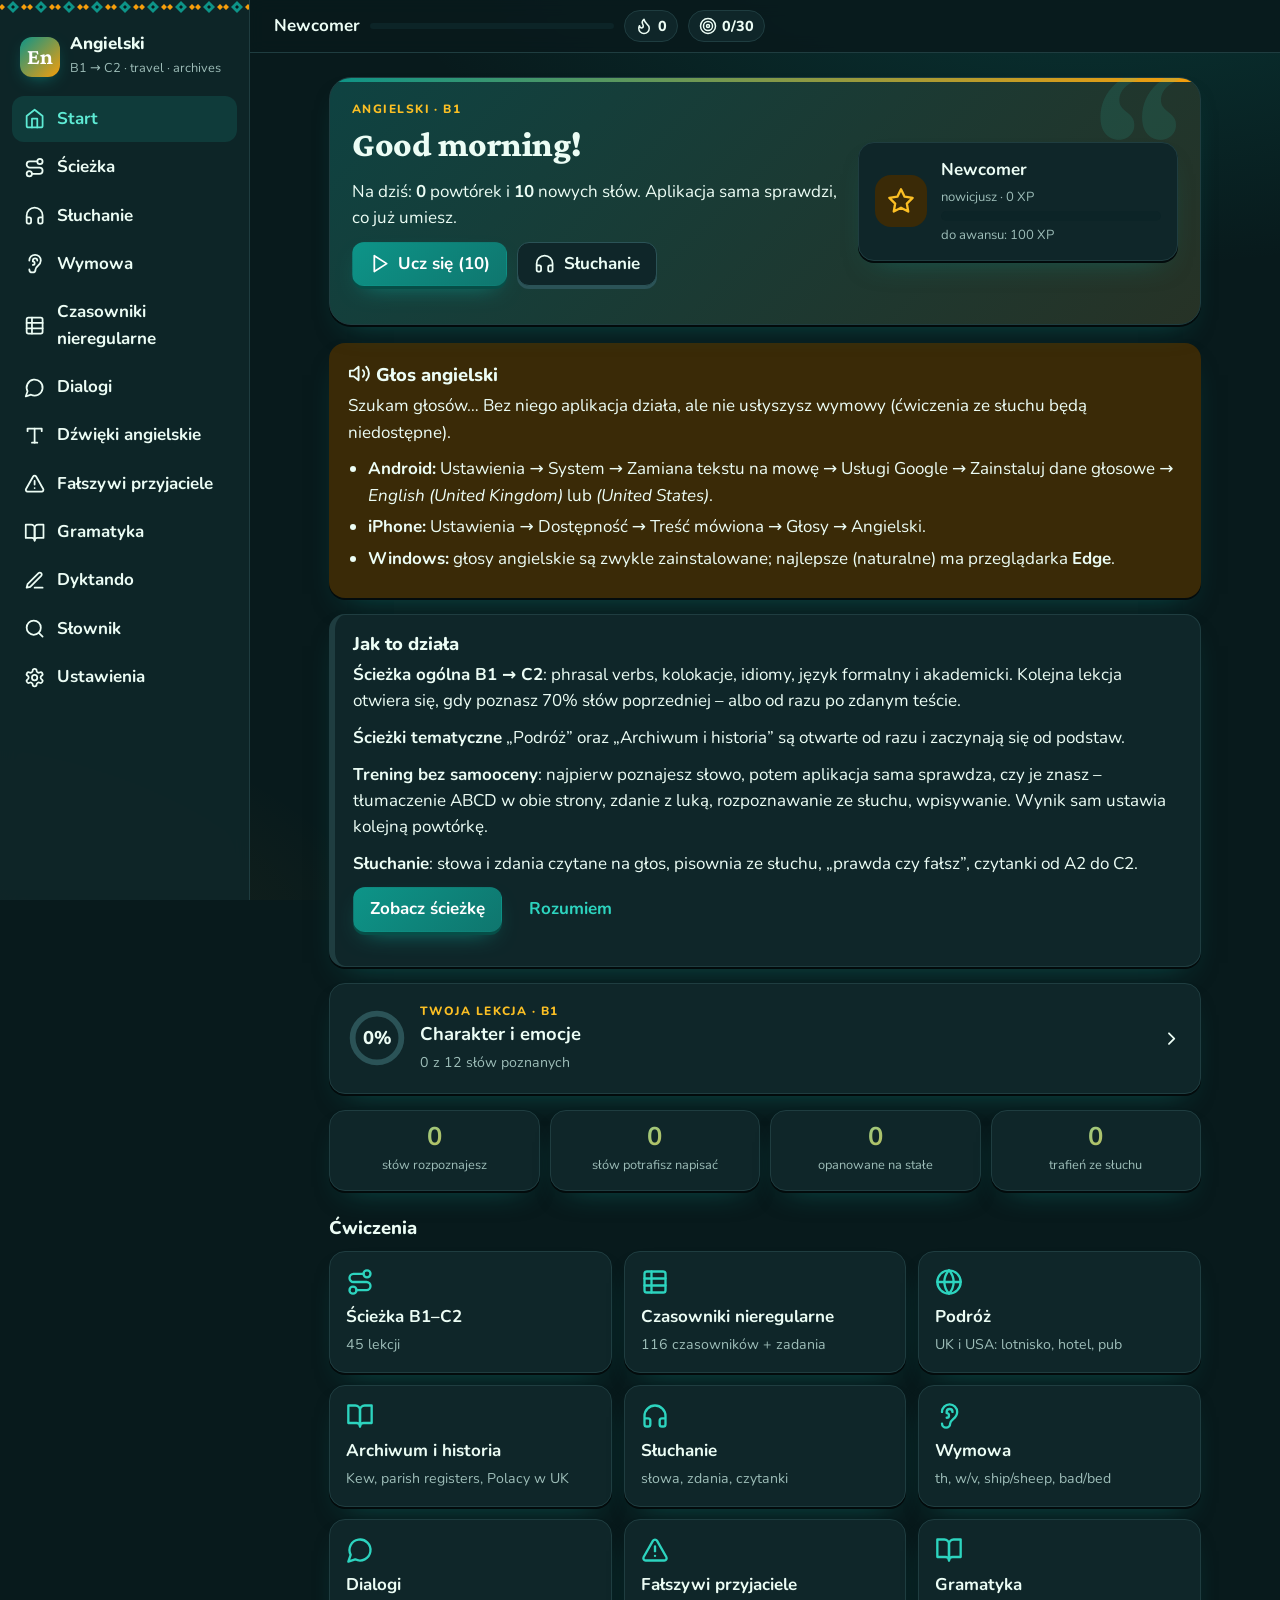
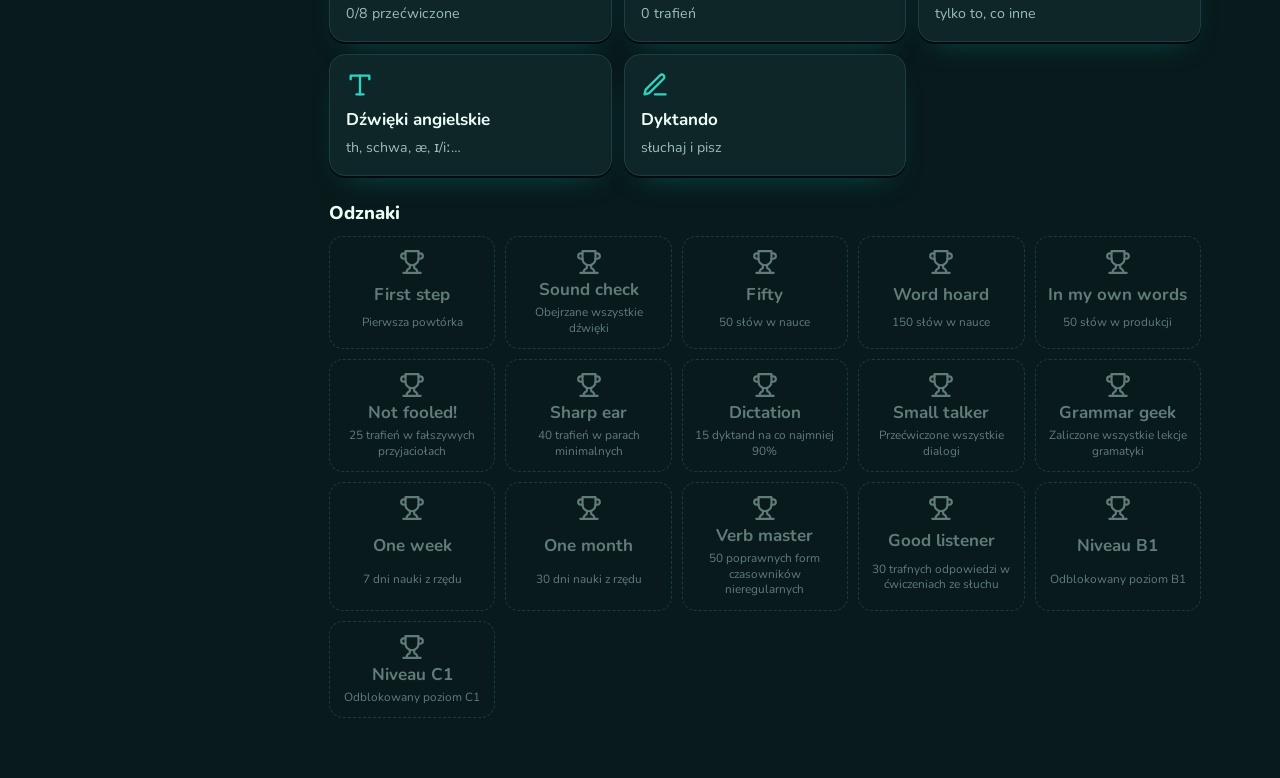
==== commit 9aa0761c: "XP: 1 dobra odpowiedź = 1 punkt (cel dzienny 30); krótsza nazwa aplikacji Co-Authored-By: Claude Opu" ====
--- a/docs/index.html
+++ b/docs/index.html
@@ -3,7 +3,7 @@
 <head>
 <meta charset="utf-8">
 <meta name="viewport" content="width=device-width, initial-scale=1, viewport-fit=cover">
-<title>Angielski dla Polaka</title>
+<title>Angielski</title>
 <meta name="description" content="Angielski dla Polaków od poziomu B1 do C2 oraz ścieżki Podróż i Archiwum i historia od podstaw: trening z automatycznym sprawdzaniem, słuchanie, wymowa, czasowniki nieregularne, dialogi.">
 <meta name="theme-color" content="#081a1c">
 <meta name="apple-mobile-web-app-capable" content="yes">
@@ -506,7 +506,7 @@
 <body>
 <div class="app">
   <aside class="side" aria-label="Menu główne">
-    <a class="brand" href="#/start"><span class="ini">En</span><span><b>Angielski dla Polaka</b><small>B1 → C2 · travel · archives</small></span></a>
+    <a class="brand" href="#/start"><span class="ini">En</span><span><b>Angielski</b><small>B1 → C2 · travel · archives</small></span></a>
     <nav class="nav" id="nav"></nav>
   </aside>
   <div class="col">
@@ -1585,13 +1585,14 @@
   var KEY = 'angielski_dla_polaka_v1';
   var S = {
     srs: {}, newDay: { d: 0, r: 0, p: 0 },
-    settings: { newPerDay: 10, translit: false, stress: false, gender: true, accent: 'GB', rate: 1, autoplay: true, theme: '', sound: true, sysKb: true, goal: 50 },
+    settings: { newPerDay: 10, translit: false, stress: false, gender: true, accent: 'GB', rate: 1, autoplay: true, theme: '', sound: true, sysKb: true, goal: 30 },
     days: [], xp: 0, xpLog: {}, badges: {}, goalDays: [],
     stats: { ff: 0, pairs: 0, stress: 0, dict: 0, gg: 0, art: 0, plur: 0, abc: {}, prodOk: 0 }, grammar: {}, dialogs: {}, seenIntro: false
   };
   try {
     var raw = localStorage.getItem(KEY);
     if (raw) { var o = JSON.parse(raw); Object.keys(o).forEach(function (k) { if (k === 'settings' || k === 'stats') Object.keys(o[k]).forEach(function (s) { S[k][s] = o[k][s]; }); else S[k] = o[k]; }); }
+    if (!S.xp1) { if (S.settings.goal === 50) S.settings.goal = 30; S.xp1 = 1; } // od 2026-10: 1 dobra odpowiedź = 1 XP
   } catch (e) { }
   function save() {
     var t = today(); if (S.days.indexOf(t) < 0) { S.days.push(t); S.days = S.days.slice(-500); }
@@ -2022,7 +2023,7 @@
     var L = G.level(), vs = SP.voiceStatus(), cu = currentUnit(), q = buildQueue('all');
     var dueN = q.filter(function (e) { return !e.isNew; }).length, newN = q.length - dueN;
     var r = SRS.mastery('r'), p = SRS.mastery('p');
-    var h = '<section class="hero"><div><p class="kicker">Angielski dla Polaka · ' + lvLabel(cu.level) + '</p><h1 lang="en">' + st(hello) + '</h1><p class="lead">' +
+    var h = '<section class="hero"><div><p class="kicker">Angielski · ' + lvLabel(cu.level) + '</p><h1 lang="en">' + st(hello) + '</h1><p class="lead">' +
       (q.length ? 'Na dziś: <b>' + dueN + '</b> powtórek i <b>' + newN + '</b> nowych słów. Aplikacja sama sprawdzi, co już umiesz.' : 'Wszystko na dziś zrobione. Super! Posłuchaj czytanki albo przećwicz dialog.') + '</p>' +
       '<div class="row"><a class="btn primary" href="#/trening/all">' + ic('play') + (q.length ? 'Ucz się (' + q.length + ')' : 'Trening') + '</a><a class="btn" href="#/sluchanie">' + ic('headphones') + 'Słuchanie</a></div></div>' +
       '<div class="lvcard"><span class="lvbadge">' + ic('star') + '</span><div><b lang="en">' + st(L.name) + '</b><small>' + esc(L.pl) + ' · ' + S.xp + ' XP</small>' + bar(S.xp - L.from, L.to - L.from) + '<small>' + (L.next ? 'do awansu: ' + (L.to - S.xp) + ' XP' : 'najwyższy stopień') + '</small></div></div></section>';
@@ -2274,8 +2275,8 @@
       if (ok) {
         okc++; combo++; best = Math.max(best, combo);
         var mult = 1 + Math.min(2, Math.floor(combo / 4)), r = b ? b.getBoundingClientRect() : null;
-        G.addXP((e.dir === 'p' ? 8 : 5) * mult);
-        if (r) floatXP('+' + (e.dir === 'p' ? 8 : 5) * mult, r.left + r.width / 2, r.top);
+        G.addXP(1);
+        if (r) floatXP('+1', r.left + r.width / 2, r.top);
         if (e.dir === 'p') { S.stats.prodOk++; G.save(); }
         // nowe słowo: drugie sprawdzenie w tej samej sesji, ale w innej formie (zdanie z luką / PL → UA)
         if (e.isNew && !SRS.card(e.w, 'p')) queue.splice(Math.min(queue.length, pos + 4), 0, { w: e.w, dir: 'p', followUp: true });
@@ -2316,7 +2317,7 @@
       $('.sessbar').innerHTML = bar(k, items.length) + '<span>' + (k + 1) + '/' + items.length + '</span>' + (combo >= 3 ? '<span class="combo">' + ic('flame') + combo + '</span>' : '');
       var q = items[k];
       keyH = askMC($('#stage'), q, function (ok, b) {
-        if (ok) { good++; combo++; var r = b.getBoundingClientRect(); G.addXP(4, r.left, r.top); floatXP('+4', r.left + r.width / 2, r.top); if (o.counter) { S.stats[o.counter] = (S.stats[o.counter] || 0) + 1; G.save(); } }
+        if (ok) { good++; combo++; var r = b.getBoundingClientRect(); G.addXP(1, r.left, r.top); floatXP('+1', r.left + r.width / 2, r.top); if (o.counter) { S.stats[o.counter] = (S.stats[o.counter] || 0) + 1; G.save(); } }
         else combo = 0;
         k++; show();
       });
@@ -2395,7 +2396,7 @@
         b.onclick = function () {
           var k = +b.getAttribute('data-k');
           $$('.opt', box).forEach(function (x) { x.disabled = true; if (+x.getAttribute('data-k') === q[2]) x.classList.add('right'); });
-          if (k === q[2]) { good++; S.stats.listen++; G.addXP(6); G.sfx('ok'); } else { b.classList.add('wrong'); G.sfx('bad'); }
+          if (k === q[2]) { good++; S.stats.listen++; G.addXP(1); G.sfx('ok'); } else { b.classList.add('wrong'); G.sfx('bad'); }
           answered++;
           if (answered === t.qs.length) {
             S.stats.texts[t.id] = Math.max(S.stats.texts[t.id] || 0, good); G.save(); G.checkBadges();
@@ -2488,7 +2489,7 @@
         b.onclick = function () {
           var o = opts[+b.getAttribute('data-i')];
           $$('.opt').forEach(function (x) { x.disabled = true; if (opts[+x.getAttribute('data-i')][1]) x.classList.add('right'); });
-          if (o[1]) { good++; S.stats.ff++; G.save(); G.addXP(4); G.sfx('ok'); } else { b.classList.add('wrong'); G.sfx('bad'); }
+          if (o[1]) { good++; S.stats.ff++; G.save(); G.addXP(1); G.sfx('ok'); } else { b.classList.add('wrong'); G.sfx('bad'); }
           $('#fb').innerHTML = '<div class="card note"><p><b lang="en">' + st(f[0]) + '</b> = ' + esc(f[1]) + '. ' + (f[3] && f[3] !== '–' ? 'Polskie „' + esc(f[2]) + '” to po angielsku <b lang="en">' + st(f[3]) + '</b>.' : '') + '</p><p lang="en">' + st(f[4]) + '</p><p class="muted small">' + esc(f[5]) + '</p><button class="btn primary block" id="nx">Dalej</button></div>';
           $('#nx').onclick = function () { k++; q(); };
         };
@@ -2539,7 +2540,7 @@
         b.onclick = function () {
           var s = +b.getAttribute('data-s');
           $$('.opt').forEach(function (x) { x.disabled = true; if (+x.getAttribute('data-s') === side) x.classList.add('right'); });
-          if (s === side) { good++; S.stats.pairs++; G.save(); G.addXP(2); G.sfx('ok'); } else { b.classList.add('wrong'); G.sfx('bad'); }
+          if (s === side) { good++; S.stats.pairs++; G.save(); G.addXP(1); G.sfx('ok'); } else { b.classList.add('wrong'); G.sfx('bad'); }
           $('#fb').innerHTML = '<div class="row center">' + say(it[0]) + '<span lang="en">' + st(it[0]) + '</span><span class="muted">vs</span><span lang="en">' + st(it[2]) + '</span>' + say(it[2]) + '</div><button class="btn primary block" id="nx">Dalej</button>';
           $('#nx').onclick = function () { k++; q(); };
         };
@@ -2609,7 +2610,7 @@
     document.addEventListener('keydown', keyh); cleanup = function () { document.removeEventListener('keydown', keyh); };
     function q() {
       if (k >= items.length) {
-        G.addXP(good * 3); if (good >= items.length - 1) G.confetti(); G.checkBadges();
+        G.addXP(good); if (good >= items.length - 1) G.confetti(); G.checkBadges();
         $('.sessbar').innerHTML = '';
         $('#stage').innerHTML = '<section class="card empty"><h2>' + good + '/' + items.length + '</h2><p>' + (good >= items.length - 2 ? 'Brilliant!' : 'Czasowniki z błędami trafią do filtra „Moje trudne” i będą wracać częściej.') + '</p><div class="row center"><button class="btn primary" id="again">Jeszcze raz</button><a class="btn" href="#/czasowniki">Tabela</a></div></section>';
         $('#again').onclick = function () { verbType(mode); }; return;
@@ -2706,7 +2707,7 @@
                 var exp = norm(line).split(' '), best = 0, bestAlt = alts[0];
                 alts.forEach(function (al) { var got = norm(al).split(' '), hit = exp.filter(function (w) { return got.indexOf(w) >= 0; }).length / exp.length; if (hit > best) { best = hit; bestAlt = al; } });
                 box.innerHTML = 'Rozpoznano: <span lang="en">„' + esc(bestAlt) + '”</span> – ' + (best >= 1 ? '<b class="okc">wszystkie słowa</b>' : '<b class="mid">' + Math.round(best * 100) + '% słów</b>');
-                if (best >= .8) G.addXP(2);
+                if (best >= .8) G.addXP(1);
               });
             } catch (e) { box.innerHTML = '<span class="badc">Rozpoznawanie niedostępne.</span>'; }
           }
@@ -2730,7 +2731,7 @@
       })(i);
     }
     function roleplay(r) { showText = false; render(); playSeq(0, r); }
-    function markDone() { if (!S.dialogs[d.id]) { S.dialogs[d.id] = U.today(); G.save(); G.addXP(15); G.checkBadges(); } else G.addXP(3); }
+    function markDone() { if (!S.dialogs[d.id]) { S.dialogs[d.id] = U.today(); G.save(); G.addXP(1); G.checkBadges(); } }
     cleanup = function () { stopFlag = true; if (recIdx >= 0) SP.stopRec(); };
     render();
   };
@@ -2767,7 +2768,7 @@
       $('#res').innerHTML = '<div class="verdict ' + (score >= .9 ? 'ok' : score >= .6 ? 'typo' : 'bad') + '"><b>' + Math.round(score * 100) + '%</b> ' + (score >= .9 ? G.praise() : 'Porównaj z wzorem:') + '</div>' +
         '<p class="dict" lang="en">' + sw.map(function (w, k) { return '<span class="' + (hit[k] ? 'okw' : 'badw') + '">' + st(w) + '</span>'; }).join(' ') + ' ' + say(item[0]) + '</p><p class="muted">' + esc(item[1]) + '</p>';
       inp.disabled = true; $('#kbh').style.display = 'none';
-      G.addXP(Math.round(score * 8)); G.sfx(score >= .9 ? 'ok' : 'bad');
+      G.addXP(score >= .9 ? 1 : 0); G.sfx(score >= .9 ? 'ok' : 'bad');
       if (score >= .9) { S.stats.dict++; G.save(); G.checkBadges(); }
       $('#chk').textContent = 'Następne'; $('#chk').onclick = newItem;
       void words;
@@ -2801,7 +2802,7 @@
         b.onclick = function () {
           var k = +b.getAttribute('data-k');
           $$('.opt', box).forEach(function (x) { x.disabled = true; if (+x.getAttribute('data-k') === q[2]) x.classList.add('right'); });
-          if (k === q[2]) { good++; G.addXP(3); G.sfx('ok'); } else { b.classList.add('wrong'); G.sfx('bad'); }
+          if (k === q[2]) { good++; G.addXP(1); G.sfx('ok'); } else { b.classList.add('wrong'); G.sfx('bad'); }
           SP.speak(q[1][q[2]]);
           answered++;
           if (answered === g.quiz.length) {
@@ -2854,7 +2855,7 @@
       $$('.opt').forEach(function (b) {
         b.onclick = function () {
           $$('.opt').forEach(function (x) { x.disabled = true; if (x.getAttribute('data-o') === right) x.classList.add('right'); });
-          if (b.getAttribute('data-o') === right) { good++; G.addXP(2); G.sfx('ok'); } else { b.classList.add('wrong'); G.sfx('bad'); }
+          if (b.getAttribute('data-o') === right) { good++; G.addXP(1); G.sfx('ok'); } else { b.classList.add('wrong'); G.sfx('bad'); }
           SP.speak(right);
           $('#fb').innerHTML = '<p class="center">' + uaw(w.ua) + ' – ' + esc(w.pl) + '</p><button class="btn primary block" id="nx">Dalej</button>'; $('#nx').onclick = function () { k++; q(); };
         };
@@ -2890,7 +2891,7 @@
     main.innerHTML = h;
     function upd(k, v) { s[k] = v; G.save(); }
     $('#npd').onchange = function () { upd('newPerDay', Math.max(0, Math.min(50, +this.value || 0))); };
-    $('#goal').onchange = function () { upd('goal', Math.max(10, +this.value || 50)); renderStatus(); };
+    $('#goal').onchange = function () { upd('goal', Math.max(10, +this.value || 30)); renderStatus(); };
     $('#acc').onchange = function () { upd('accent', this.value); SP.reloadVoices(); route(); };
     $('#ap').onchange = function () { upd('autoplay', this.checked); };
     $('#kb').onchange = function () { upd('sysKb', this.checked); };
